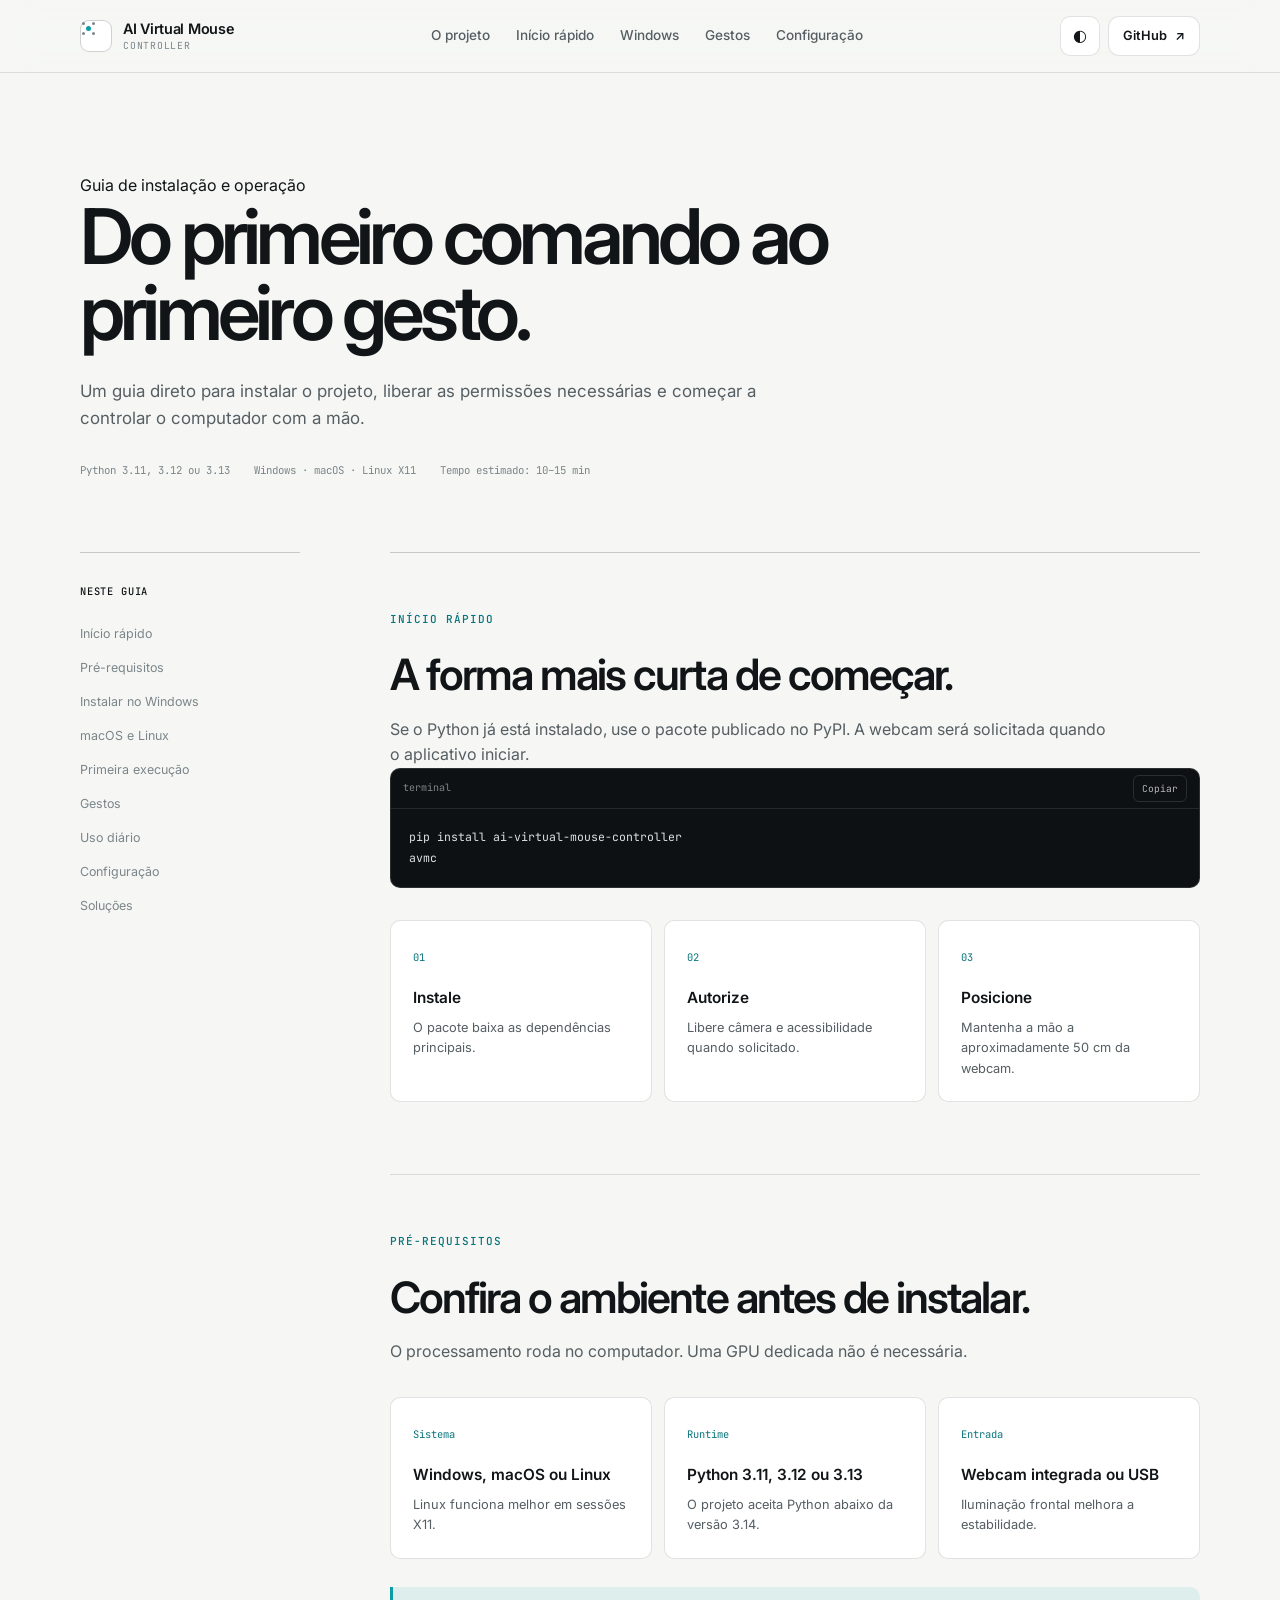
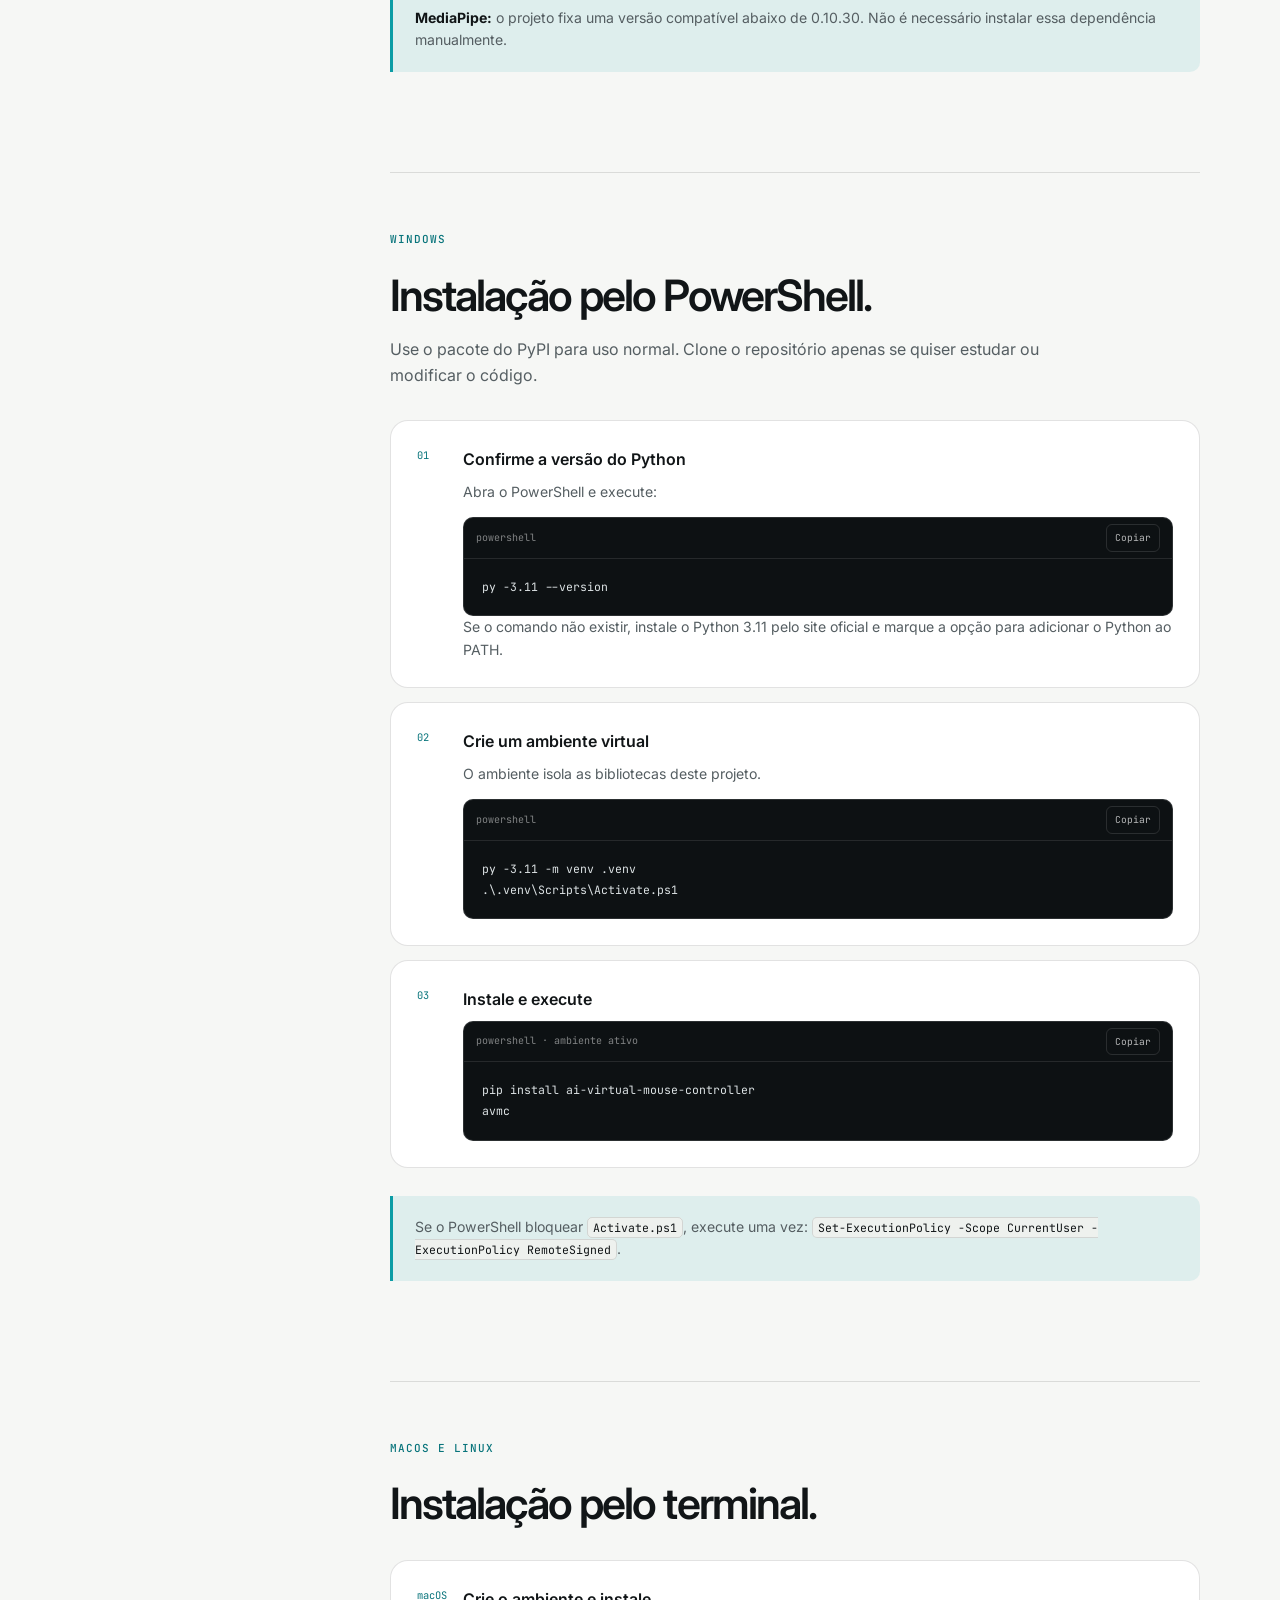
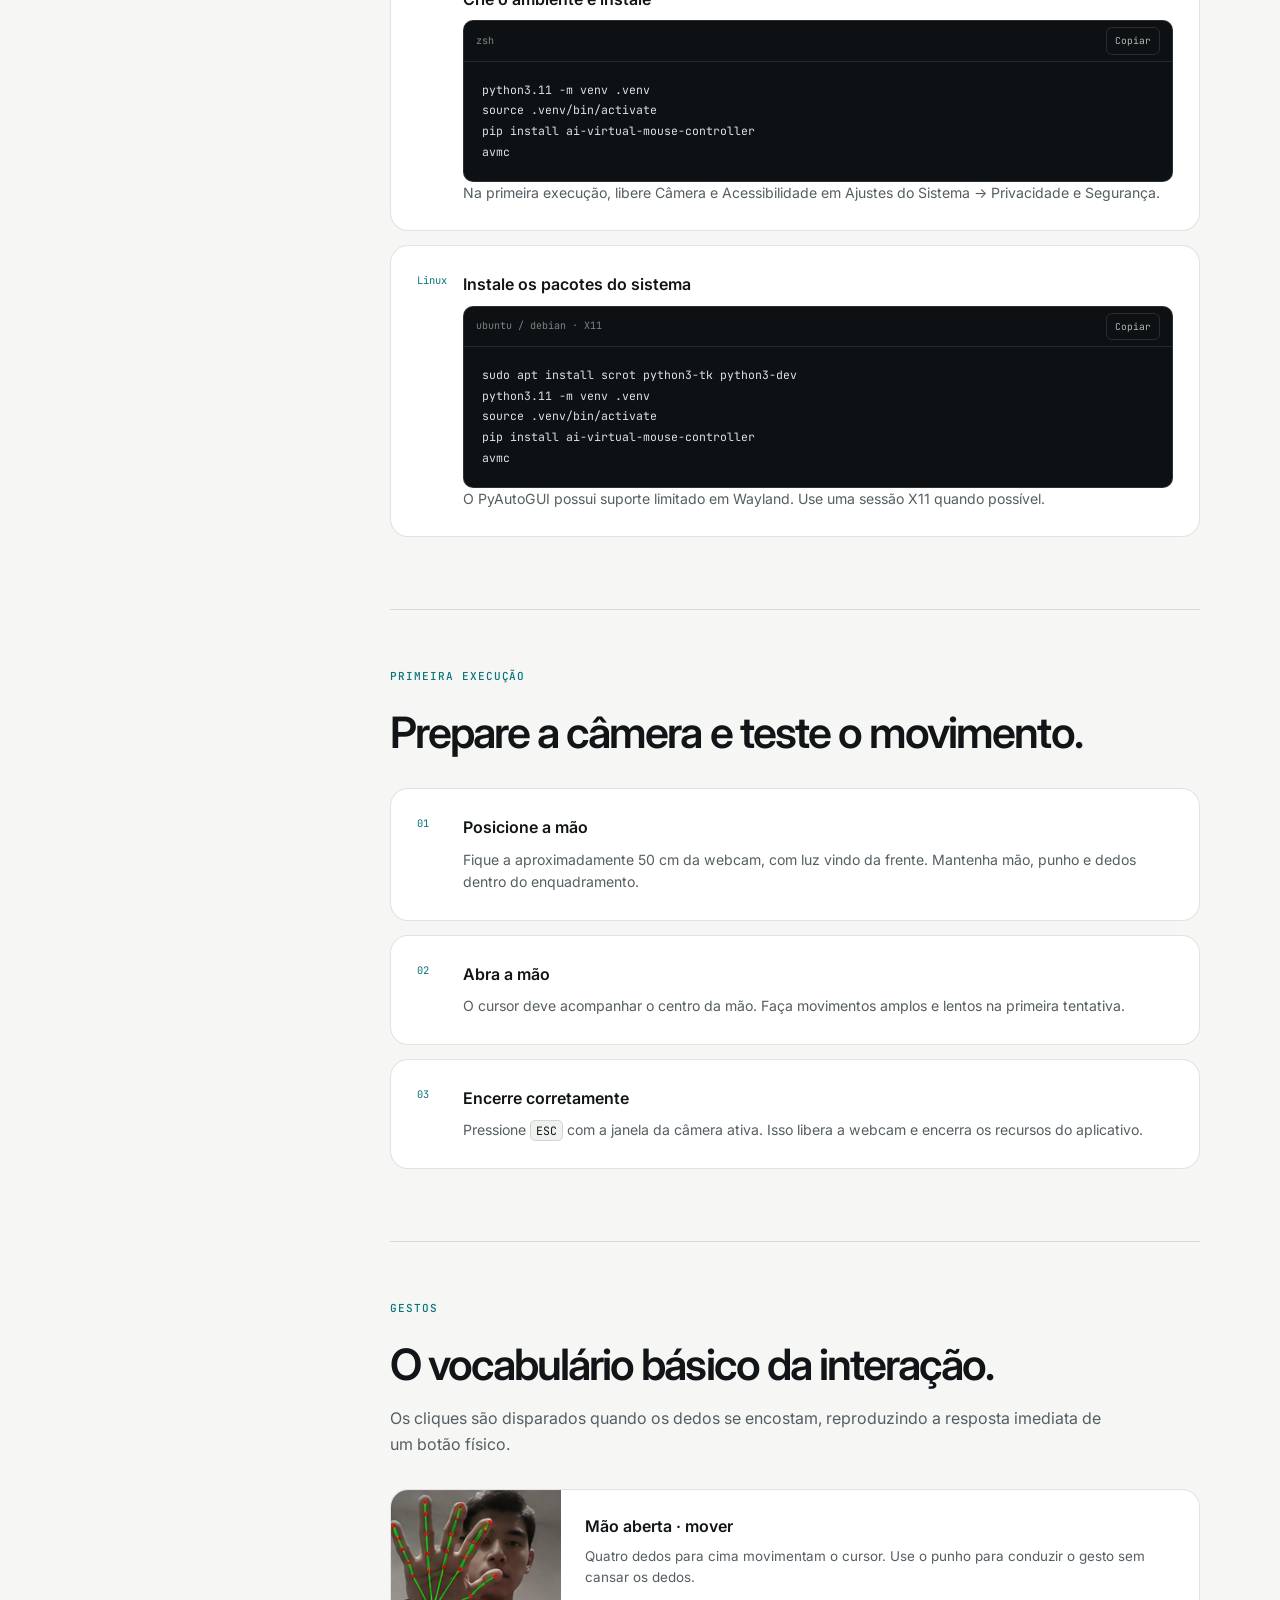
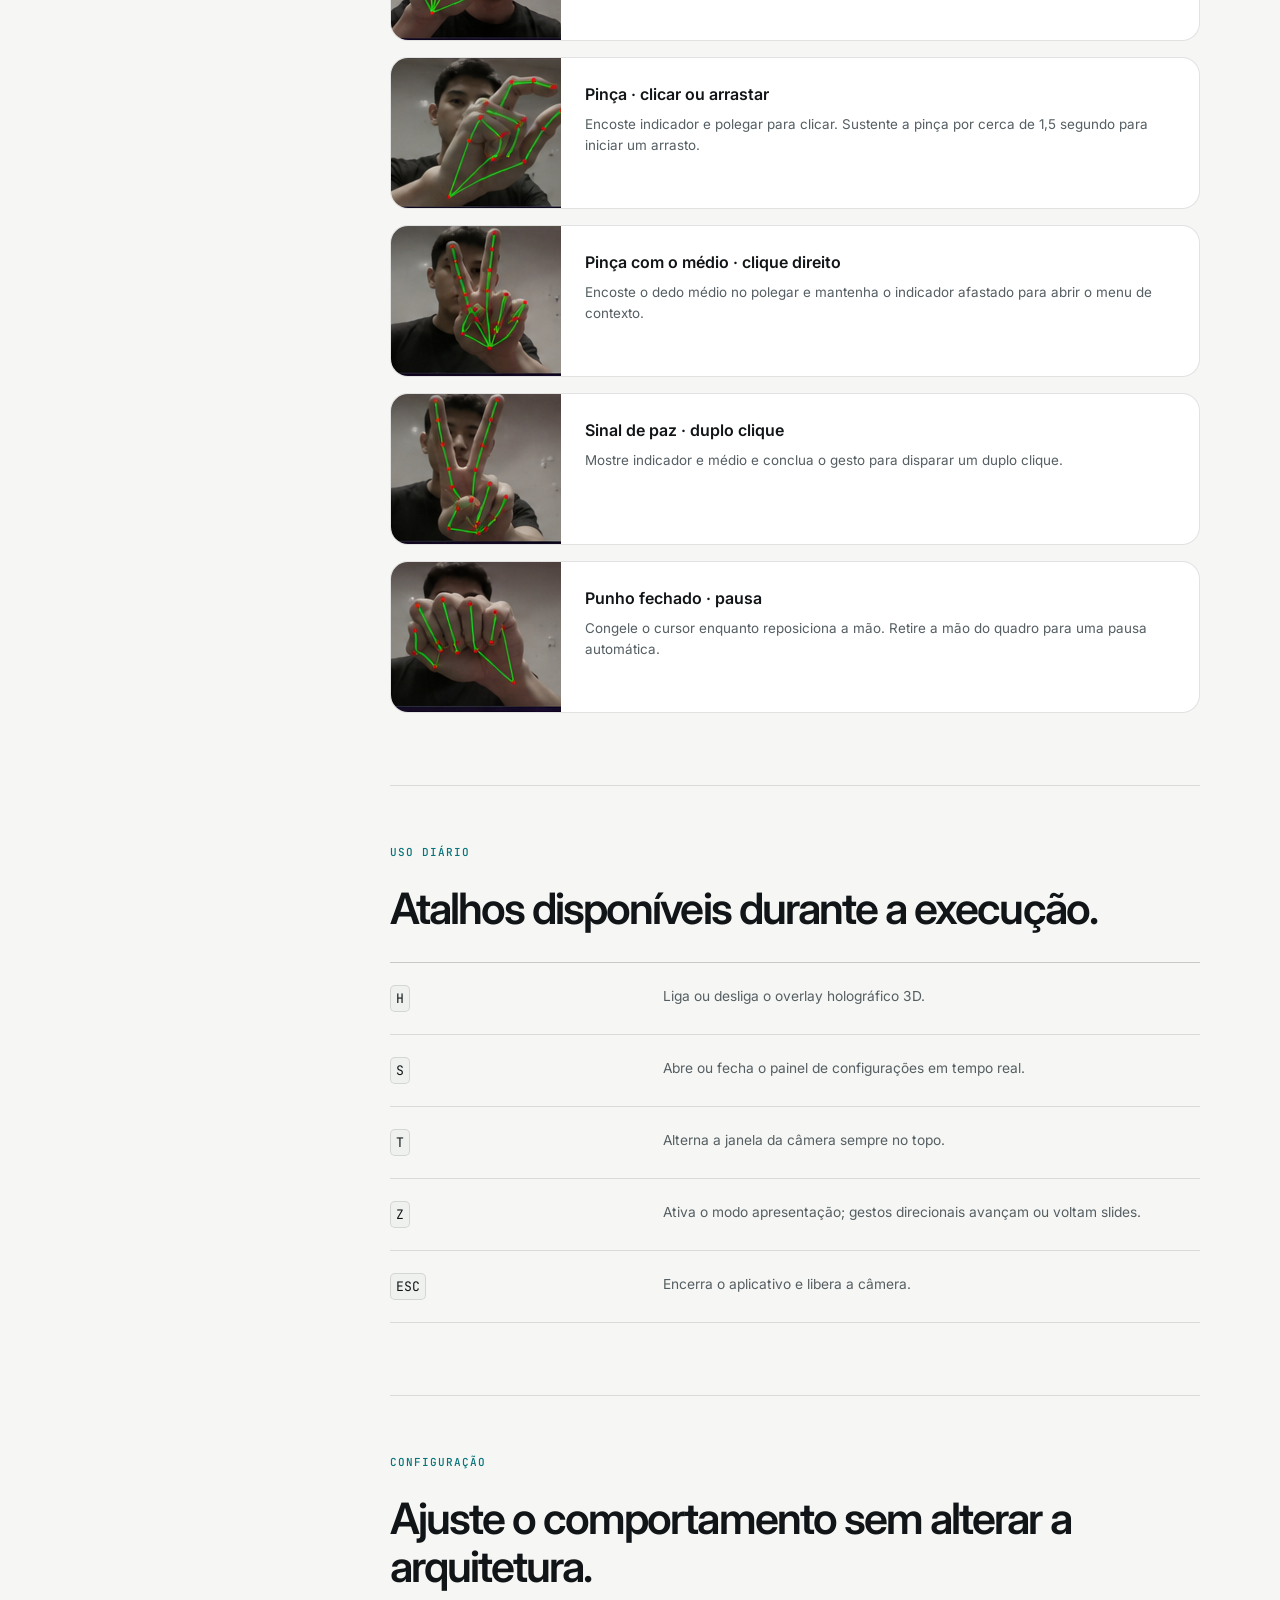
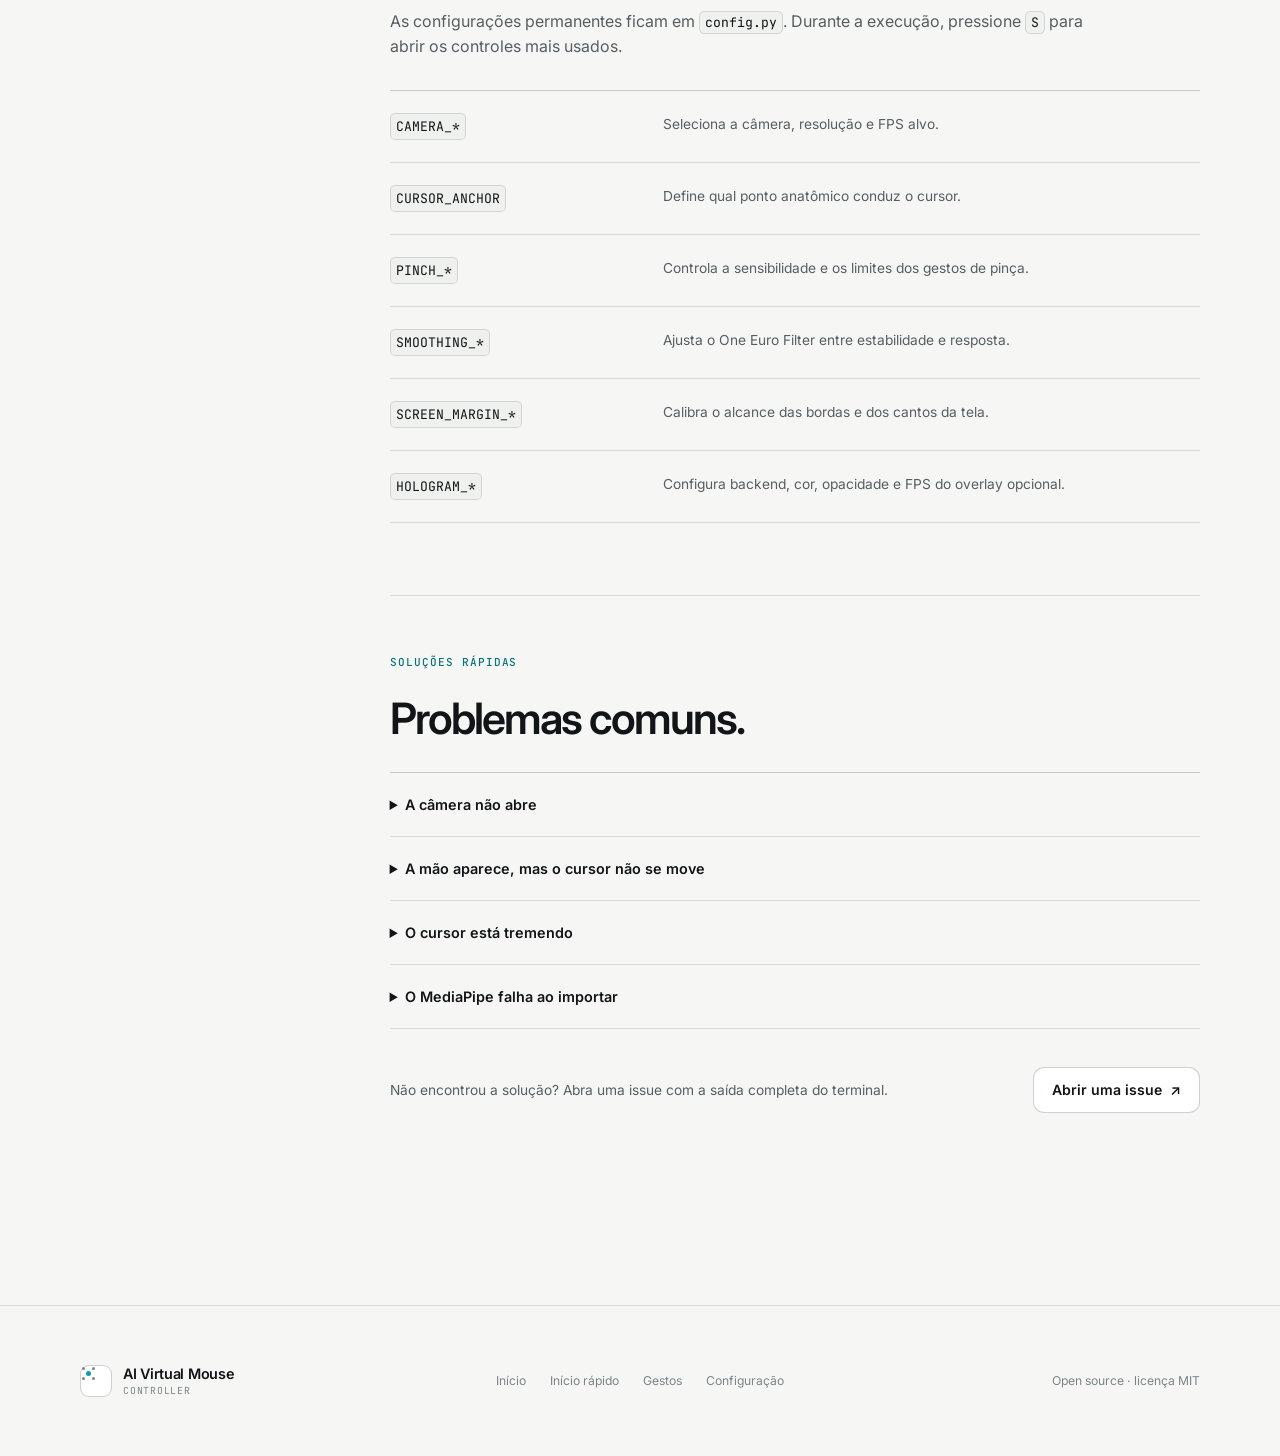
==== docs/usage.html @ 67ea9188 "fix(docs): corrige cache dos assets do site" ====
<!doctype html>
<html lang="pt-BR" data-theme="light">
<head>
  <meta charset="utf-8">
  <meta name="viewport" content="width=device-width, initial-scale=1">

  <title>Guia de uso — AI Virtual Mouse Controller</title>
  <meta
    name="description"
    content="Instale, configure e use o AI Virtual Mouse Controller no Windows, macOS ou Linux."
  >
  <meta name="theme-color" content="#f6f7f5">

  <link rel="preconnect" href="https://fonts.googleapis.com">
  <link rel="preconnect" href="https://fonts.gstatic.com" crossorigin>
  <link
    href="https://fonts.googleapis.com/css2?family=Inter:wght@400;500;600;700&family=JetBrains+Mono:wght@400;500&display=swap"
    rel="stylesheet"
  >
  <link rel="stylesheet" href="assets/css/style.css?v=20260728-layout-fix">
  <script>document.documentElement.classList.add("js");</script>
</head>

<body>
  <a class="skip-link" href="#guide-content">Ir para o guia</a>

  <header class="site-header">
    <div class="nav-shell">
      <a class="brand" href="index.html" aria-label="AI Virtual Mouse Controller — início">
        <span class="brand-symbol" aria-hidden="true">
          <i></i><i></i><i></i><i></i><i></i>
        </span>
        <span class="brand-copy">
          <strong>AI Virtual Mouse</strong>
          <small>Controller</small>
        </span>
      </a>

      <nav class="nav-links" aria-label="Navegação principal">
        <a href="index.html#overview">O projeto</a>
        <a href="#quickstart">Início rápido</a>
        <a href="#install-windows">Windows</a>
        <a href="#gestures-guide">Gestos</a>
        <a href="#configuration">Configuração</a>
      </nav>

      <div class="nav-actions">
        <button class="theme-toggle" type="button" aria-label="Ativar tema escuro">
          <span class="theme-icon" aria-hidden="true">◐</span>
        </button>
        <a
          class="button button-quiet nav-github"
          href="https://github.com/ognistie/ai-virtual-mouse-controller"
          target="_blank"
          rel="noopener"
        >
          GitHub <span aria-hidden="true">↗</span>
        </a>
        <button class="menu-toggle" type="button" aria-label="Abrir menu" aria-expanded="false">
          <span></span><span></span>
        </button>
      </div>
    </div>
  </header>

  <main id="guide-content">
    <section class="docs-hero">
      <div class="eyebrow">
        <span class="eyebrow-dot" aria-hidden="true"></span>
        Guia de instalação e operação
      </div>
      <h1>Do primeiro comando ao primeiro gesto.</h1>
      <p>
        Um guia direto para instalar o projeto, liberar as permissões necessárias
        e começar a controlar o computador com a mão.
      </p>
      <div class="docs-meta">
        <span>Python 3.11, 3.12 ou 3.13</span>
        <span>Windows · macOS · Linux X11</span>
        <span>Tempo estimado: 10–15 min</span>
      </div>
    </section>

    <div class="docs-layout">
      <aside class="docs-sidebar" aria-label="Índice do guia">
        <strong>Neste guia</strong>
        <nav>
          <a href="#quickstart">Início rápido</a>
          <a href="#requirements">Pré-requisitos</a>
          <a href="#install-windows">Instalar no Windows</a>
          <a href="#install-unix">macOS e Linux</a>
          <a href="#first-run">Primeira execução</a>
          <a href="#gestures-guide">Gestos</a>
          <a href="#daily-use">Uso diário</a>
          <a href="#configuration">Configuração</a>
          <a href="#troubleshooting">Soluções</a>
        </nav>
      </aside>

      <div class="docs-content">
        <section class="docs-section" id="quickstart">
          <div class="section-label">Início rápido</div>
          <h2>A forma mais curta de começar.</h2>
          <p class="docs-lede">
            Se o Python já está instalado, use o pacote publicado no PyPI. A webcam
            será solicitada quando o aplicativo iniciar.
          </p>

          <div class="code-block">
            <div class="code-head">
              <span>terminal</span>
              <button type="button" data-copy-target="quick-command">Copiar</button>
            </div>
            <pre id="quick-command"><code>pip install ai-virtual-mouse-controller
avmc</code></pre>
          </div>

          <div class="quick-grid">
            <article class="quick-card">
              <span>01</span>
              <h3>Instale</h3>
              <p>O pacote baixa as dependências principais.</p>
            </article>
            <article class="quick-card">
              <span>02</span>
              <h3>Autorize</h3>
              <p>Libere câmera e acessibilidade quando solicitado.</p>
            </article>
            <article class="quick-card">
              <span>03</span>
              <h3>Posicione</h3>
              <p>Mantenha a mão a aproximadamente 50 cm da webcam.</p>
            </article>
          </div>
        </section>

        <section class="docs-section" id="requirements">
          <div class="section-label">Pré-requisitos</div>
          <h2>Confira o ambiente antes de instalar.</h2>
          <p class="docs-lede">
            O processamento roda no computador. Uma GPU dedicada não é necessária.
          </p>

          <div class="requirements-grid">
            <article class="requirement-card">
              <span>Sistema</span>
              <h3>Windows, macOS ou Linux</h3>
              <p>Linux funciona melhor em sessões X11.</p>
            </article>
            <article class="requirement-card">
              <span>Runtime</span>
              <h3>Python 3.11, 3.12 ou 3.13</h3>
              <p>O projeto aceita Python abaixo da versão 3.14.</p>
            </article>
            <article class="requirement-card">
              <span>Entrada</span>
              <h3>Webcam integrada ou USB</h3>
              <p>Iluminação frontal melhora a estabilidade.</p>
            </article>
          </div>

          <div class="doc-callout">
            <strong>MediaPipe:</strong> o projeto fixa uma versão compatível abaixo
            de 0.10.30. Não é necessário instalar essa dependência manualmente.
          </div>
        </section>

        <section class="docs-section" id="install-windows">
          <div class="section-label">Windows</div>
          <h2>Instalação pelo PowerShell.</h2>
          <p class="docs-lede">
            Use o pacote do PyPI para uso normal. Clone o repositório apenas se quiser
            estudar ou modificar o código.
          </p>

          <div class="steps">
            <article class="step">
              <span class="step-number">01</span>
              <div class="step-body">
                <h3>Confirme a versão do Python</h3>
                <p>Abra o PowerShell e execute:</p>
                <div class="code-block">
                  <div class="code-head">
                    <span>powershell</span>
                    <button type="button" data-copy-target="windows-python">Copiar</button>
                  </div>
                  <pre id="windows-python"><code>py -3.11 --version</code></pre>
                </div>
                <p>Se o comando não existir, instale o Python 3.11 pelo site oficial e marque a opção para adicionar o Python ao PATH.</p>
              </div>
            </article>

            <article class="step">
              <span class="step-number">02</span>
              <div class="step-body">
                <h3>Crie um ambiente virtual</h3>
                <p>O ambiente isola as bibliotecas deste projeto.</p>
                <div class="code-block">
                  <div class="code-head">
                    <span>powershell</span>
                    <button type="button" data-copy-target="windows-venv">Copiar</button>
                  </div>
                  <pre id="windows-venv"><code>py -3.11 -m venv .venv
.\.venv\Scripts\Activate.ps1</code></pre>
                </div>
              </div>
            </article>

            <article class="step">
              <span class="step-number">03</span>
              <div class="step-body">
                <h3>Instale e execute</h3>
                <div class="code-block">
                  <div class="code-head">
                    <span>powershell · ambiente ativo</span>
                    <button type="button" data-copy-target="windows-install">Copiar</button>
                  </div>
                  <pre id="windows-install"><code>pip install ai-virtual-mouse-controller
avmc</code></pre>
                </div>
              </div>
            </article>
          </div>

          <div class="doc-callout">
            Se o PowerShell bloquear <code>Activate.ps1</code>, execute uma vez:
            <code>Set-ExecutionPolicy -Scope CurrentUser -ExecutionPolicy RemoteSigned</code>.
          </div>
        </section>

        <section class="docs-section" id="install-unix">
          <div class="section-label">macOS e Linux</div>
          <h2>Instalação pelo terminal.</h2>

          <div class="steps">
            <article class="step">
              <span class="step-number">macOS</span>
              <div class="step-body">
                <h3>Crie o ambiente e instale</h3>
                <div class="code-block">
                  <div class="code-head">
                    <span>zsh</span>
                    <button type="button" data-copy-target="mac-install">Copiar</button>
                  </div>
                  <pre id="mac-install"><code>python3.11 -m venv .venv
source .venv/bin/activate
pip install ai-virtual-mouse-controller
avmc</code></pre>
                </div>
                <p>Na primeira execução, libere Câmera e Acessibilidade em Ajustes do Sistema → Privacidade e Segurança.</p>
              </div>
            </article>

            <article class="step">
              <span class="step-number">Linux</span>
              <div class="step-body">
                <h3>Instale os pacotes do sistema</h3>
                <div class="code-block">
                  <div class="code-head">
                    <span>ubuntu / debian · X11</span>
                    <button type="button" data-copy-target="linux-install">Copiar</button>
                  </div>
                  <pre id="linux-install"><code>sudo apt install scrot python3-tk python3-dev
python3.11 -m venv .venv
source .venv/bin/activate
pip install ai-virtual-mouse-controller
avmc</code></pre>
                </div>
                <p>O PyAutoGUI possui suporte limitado em Wayland. Use uma sessão X11 quando possível.</p>
              </div>
            </article>
          </div>
        </section>

        <section class="docs-section" id="first-run">
          <div class="section-label">Primeira execução</div>
          <h2>Prepare a câmera e teste o movimento.</h2>

          <div class="steps">
            <article class="step">
              <span class="step-number">01</span>
              <div class="step-body">
                <h3>Posicione a mão</h3>
                <p>Fique a aproximadamente 50 cm da webcam, com luz vindo da frente. Mantenha mão, punho e dedos dentro do enquadramento.</p>
              </div>
            </article>
            <article class="step">
              <span class="step-number">02</span>
              <div class="step-body">
                <h3>Abra a mão</h3>
                <p>O cursor deve acompanhar o centro da mão. Faça movimentos amplos e lentos na primeira tentativa.</p>
              </div>
            </article>
            <article class="step">
              <span class="step-number">03</span>
              <div class="step-body">
                <h3>Encerre corretamente</h3>
                <p>Pressione <code>ESC</code> com a janela da câmera ativa. Isso libera a webcam e encerra os recursos do aplicativo.</p>
              </div>
            </article>
          </div>
        </section>

        <section class="docs-section" id="gestures-guide">
          <div class="section-label">Gestos</div>
          <h2>O vocabulário básico da interação.</h2>
          <p class="docs-lede">
            Os cliques são disparados quando os dedos se encostam, reproduzindo a
            resposta imediata de um botão físico.
          </p>

          <div class="gesture-guide">
            <article class="gesture-row">
              <img
                src="assets/img/gesture_move_real.png"
                alt="Mão aberta para mover o cursor"
                loading="lazy"
                width="640"
                height="360"
              >
              <div>
                <h3>Mão aberta · mover</h3>
                <p>Quatro dedos para cima movimentam o cursor. Use o punho para conduzir o gesto sem cansar os dedos.</p>
              </div>
            </article>
            <article class="gesture-row">
              <img
                src="assets/img/gesture_left_click_real.png"
                alt="Pinça entre indicador e polegar para clicar"
                loading="lazy"
                width="640"
                height="360"
              >
              <div>
                <h3>Pinça · clicar ou arrastar</h3>
                <p>Encoste indicador e polegar para clicar. Sustente a pinça por cerca de 1,5 segundo para iniciar um arrasto.</p>
              </div>
            </article>
            <article class="gesture-row">
              <img
                src="assets/img/gesture_right_click_real.png"
                alt="Pinça entre dedo médio e polegar para clique direito"
                loading="lazy"
                width="640"
                height="360"
              >
              <div>
                <h3>Pinça com o médio · clique direito</h3>
                <p>Encoste o dedo médio no polegar e mantenha o indicador afastado para abrir o menu de contexto.</p>
              </div>
            </article>
            <article class="gesture-row">
              <img
                src="assets/img/gesture_double_click_real.png"
                alt="Sinal de paz para duplo clique"
                loading="lazy"
                width="640"
                height="360"
              >
              <div>
                <h3>Sinal de paz · duplo clique</h3>
                <p>Mostre indicador e médio e conclua o gesto para disparar um duplo clique.</p>
              </div>
            </article>
            <article class="gesture-row">
              <img
                src="assets/img/gesture_pause_real.png"
                alt="Punho fechado para pausar o cursor"
                loading="lazy"
                width="640"
                height="360"
              >
              <div>
                <h3>Punho fechado · pausa</h3>
                <p>Congele o cursor enquanto reposiciona a mão. Retire a mão do quadro para uma pausa automática.</p>
              </div>
            </article>
          </div>
        </section>

        <section class="docs-section" id="daily-use">
          <div class="section-label">Uso diário</div>
          <h2>Atalhos disponíveis durante a execução.</h2>

          <div class="config-list">
            <div class="config-item">
              <code>H</code>
              <p>Liga ou desliga o overlay holográfico 3D.</p>
            </div>
            <div class="config-item">
              <code>S</code>
              <p>Abre ou fecha o painel de configurações em tempo real.</p>
            </div>
            <div class="config-item">
              <code>T</code>
              <p>Alterna a janela da câmera sempre no topo.</p>
            </div>
            <div class="config-item">
              <code>Z</code>
              <p>Ativa o modo apresentação; gestos direcionais avançam ou voltam slides.</p>
            </div>
            <div class="config-item">
              <code>ESC</code>
              <p>Encerra o aplicativo e libera a câmera.</p>
            </div>
          </div>
        </section>

        <section class="docs-section" id="configuration">
          <div class="section-label">Configuração</div>
          <h2>Ajuste o comportamento sem alterar a arquitetura.</h2>
          <p class="docs-lede">
            As configurações permanentes ficam em <code>config.py</code>. Durante a
            execução, pressione <code>S</code> para abrir os controles mais usados.
          </p>

          <div class="config-list">
            <div class="config-item">
              <code>CAMERA_*</code>
              <p>Seleciona a câmera, resolução e FPS alvo.</p>
            </div>
            <div class="config-item">
              <code>CURSOR_ANCHOR</code>
              <p>Define qual ponto anatômico conduz o cursor.</p>
            </div>
            <div class="config-item">
              <code>PINCH_*</code>
              <p>Controla a sensibilidade e os limites dos gestos de pinça.</p>
            </div>
            <div class="config-item">
              <code>SMOOTHING_*</code>
              <p>Ajusta o One Euro Filter entre estabilidade e resposta.</p>
            </div>
            <div class="config-item">
              <code>SCREEN_MARGIN_*</code>
              <p>Calibra o alcance das bordas e dos cantos da tela.</p>
            </div>
            <div class="config-item">
              <code>HOLOGRAM_*</code>
              <p>Configura backend, cor, opacidade e FPS do overlay opcional.</p>
            </div>
          </div>
        </section>

        <section class="docs-section" id="troubleshooting">
          <div class="section-label">Soluções rápidas</div>
          <h2>Problemas comuns.</h2>

          <div class="troubleshooting">
            <details>
              <summary>A câmera não abre</summary>
              <div>
                <p>Feche aplicativos que estejam usando a webcam e confira as permissões de câmera do sistema.</p>
                <p>Se houver mais de uma câmera, altere o índice em <code>CAMERA_INDEX</code>.</p>
              </div>
            </details>
            <details>
              <summary>A mão aparece, mas o cursor não se move</summary>
              <div>
                <p>No macOS, libere Acessibilidade para o terminal ou aplicativo usado. Em Linux, confirme que a sessão é X11.</p>
              </div>
            </details>
            <details>
              <summary>O cursor está tremendo</summary>
              <div>
                <p>Melhore a iluminação, afaste um pouco a mão e selecione o perfil <em>stable</em> ou <em>smooth</em> no painel aberto pela tecla <code>S</code>.</p>
              </div>
            </details>
            <details>
              <summary>O MediaPipe falha ao importar</summary>
              <div>
                <p>Confirme que o ambiente virtual está ativo e reinstale as versões declaradas pelo projeto:</p>
                <div class="code-block">
                  <div class="code-head">
                    <span>terminal</span>
                    <button type="button" data-copy-target="repair-deps">Copiar</button>
                  </div>
                  <pre id="repair-deps"><code>pip install --force-reinstall "mediapipe>=0.10.18,<0.10.30"</code></pre>
                </div>
              </div>
            </details>
          </div>

          <div class="docs-next">
            <p>Não encontrou a solução? Abra uma issue com a saída completa do terminal.</p>
            <a
              class="button button-secondary"
              href="https://github.com/ognistie/ai-virtual-mouse-controller/issues"
              target="_blank"
              rel="noopener"
            >
              Abrir uma issue <span aria-hidden="true">↗</span>
            </a>
          </div>
        </section>
      </div>
    </div>
  </main>

  <footer class="site-footer">
    <div class="footer-grid">
      <a class="brand" href="index.html" aria-label="Voltar à página inicial">
        <span class="brand-symbol" aria-hidden="true">
          <i></i><i></i><i></i><i></i><i></i>
        </span>
        <span class="brand-copy">
          <strong>AI Virtual Mouse</strong>
          <small>Controller</small>
        </span>
      </a>
      <div class="footer-links">
        <a href="index.html">Início</a>
        <a href="#quickstart">Início rápido</a>
        <a href="#gestures-guide">Gestos</a>
        <a href="#configuration">Configuração</a>
      </div>
      <p>Open source · licença MIT</p>
    </div>
  </footer>

  <script src="assets/js/main.js?v=20260728-layout-fix" defer></script>
</body>
</html>
---- docs/assets/css/style.css ----
:root {
  color-scheme: light;
  --bg: #f6f7f5;
  --surface: #ffffff;
  --surface-soft: #eef1ee;
  --surface-strong: #171b1d;
  --text: #111517;
  --text-soft: #555e62;
  --text-faint: #7b8589;
  --line: rgba(17, 21, 23, 0.12);
  --line-strong: rgba(17, 21, 23, 0.2);
  --accent: #0b9ca5;
  --accent-strong: #08747b;
  --accent-soft: rgba(11, 156, 165, 0.1);
  --success: #17865b;
  --shadow-sm: 0 10px 32px rgba(16, 24, 28, 0.07);
  --shadow-lg: 0 26px 70px rgba(16, 24, 28, 0.12);
  --radius-sm: 10px;
  --radius: 18px;
  --radius-lg: 28px;
  --content: 1120px;
  --font: "Inter", -apple-system, BlinkMacSystemFont, "Segoe UI", sans-serif;
  --mono: "JetBrains Mono", "SFMono-Regular", Consolas, monospace;
}

[data-theme="dark"] {
  color-scheme: dark;
  --bg: #101315;
  --surface: #171b1d;
  --surface-soft: #1d2326;
  --surface-strong: #080a0b;
  --text: #f4f7f7;
  --text-soft: #b0b9bc;
  --text-faint: #858f93;
  --line: rgba(255, 255, 255, 0.11);
  --line-strong: rgba(255, 255, 255, 0.2);
  --accent: #36c5cc;
  --accent-strong: #70dce1;
  --accent-soft: rgba(54, 197, 204, 0.12);
  --success: #50c58d;
  --shadow-sm: 0 12px 36px rgba(0, 0, 0, 0.22);
  --shadow-lg: 0 30px 80px rgba(0, 0, 0, 0.34);
}

*,
*::before,
*::after {
  box-sizing: border-box;
}

html {
  scroll-behavior: smooth;
  scroll-padding-top: 88px;
}

body {
  margin: 0;
  min-width: 320px;
  overflow-x: hidden;
  background: var(--bg);
  color: var(--text);
  font-family: var(--font);
  font-size: 16px;
  line-height: 1.6;
  text-rendering: optimizeLegibility;
  -webkit-font-smoothing: antialiased;
}

body.menu-open {
  overflow: hidden;
}

img,
video,
canvas {
  display: block;
  max-width: 100%;
}

button,
input {
  font: inherit;
}

button,
a {
  -webkit-tap-highlight-color: transparent;
}

a {
  color: inherit;
  text-decoration: none;
}

p,
h1,
h2,
h3,
figure,
ul,
ol,
pre {
  margin: 0;
}

ul,
ol {
  padding: 0;
}

::selection {
  background: var(--accent);
  color: #ffffff;
}

:focus-visible {
  outline: 3px solid color-mix(in srgb, var(--accent) 60%, transparent);
  outline-offset: 3px;
}

.skip-link {
  position: fixed;
  top: 10px;
  left: 10px;
  z-index: 200;
  padding: 10px 14px;
  border-radius: 8px;
  background: var(--text);
  color: var(--bg);
  transform: translateY(-150%);
}

.skip-link:focus {
  transform: translateY(0);
}

.site-header {
  position: sticky;
  top: 0;
  z-index: 100;
  border-bottom: 1px solid var(--line);
  background: color-mix(in srgb, var(--bg) 88%, transparent);
  backdrop-filter: blur(18px);
  -webkit-backdrop-filter: blur(18px);
}

.nav-shell {
  display: grid;
  grid-template-columns: auto 1fr auto;
  align-items: center;
  gap: 36px;
  width: min(100%, calc(var(--content) + 48px));
  min-height: 72px;
  margin: 0 auto;
  padding: 0 24px;
}

.brand {
  display: inline-flex;
  align-items: center;
  gap: 11px;
  width: max-content;
}

.brand-symbol {
  position: relative;
  display: grid;
  grid-template-columns: repeat(3, 5px);
  grid-template-rows: repeat(3, 5px);
  place-items: center;
  width: 32px;
  height: 32px;
  border: 1px solid var(--line-strong);
  border-radius: 9px;
  background: var(--surface);
}

.brand-symbol i {
  width: 3px;
  height: 3px;
  border-radius: 50%;
  background: var(--text-faint);
}

.brand-symbol i:nth-child(1) {
  grid-area: 1 / 1;
}

.brand-symbol i:nth-child(2) {
  grid-area: 1 / 3;
}

.brand-symbol i:nth-child(3) {
  grid-area: 2 / 2;
  width: 5px;
  height: 5px;
  background: var(--accent);
}

.brand-symbol i:nth-child(4) {
  grid-area: 3 / 1;
}

.brand-symbol i:nth-child(5) {
  grid-area: 3 / 3;
}

.brand-copy {
  display: grid;
  line-height: 1.15;
}

.brand-copy strong {
  font-size: 0.9rem;
  font-weight: 600;
  letter-spacing: -0.02em;
}

.brand-copy small {
  margin-top: 3px;
  color: var(--text-faint);
  font-family: var(--mono);
  font-size: 0.61rem;
  letter-spacing: 0.08em;
  text-transform: uppercase;
}

.nav-links {
  display: flex;
  align-items: center;
  justify-content: center;
  gap: 26px;
}

.nav-links a {
  position: relative;
  color: var(--text-soft);
  font-size: 0.85rem;
  font-weight: 500;
  transition: color 160ms ease;
}

.nav-links a::after {
  position: absolute;
  right: 0;
  bottom: -9px;
  left: 0;
  height: 1px;
  background: var(--accent);
  content: "";
  opacity: 0;
  transform: scaleX(0.5);
  transition: opacity 160ms ease, transform 160ms ease;
}

.nav-links a:hover,
.nav-links a.active {
  color: var(--text);
}

.nav-links a:hover::after,
.nav-links a.active::after {
  opacity: 1;
  transform: scaleX(1);
}

.nav-actions {
  display: flex;
  align-items: center;
  gap: 8px;
}

.theme-toggle,
.menu-toggle {
  display: inline-grid;
  place-items: center;
  width: 40px;
  height: 40px;
  padding: 0;
  border: 1px solid var(--line);
  border-radius: 10px;
  background: var(--surface);
  color: var(--text);
  cursor: pointer;
  transition: border-color 160ms ease, background 160ms ease;
}

.theme-toggle:hover,
.menu-toggle:hover {
  border-color: var(--line-strong);
  background: var(--surface-soft);
}

.theme-icon {
  font-size: 1rem;
}

.menu-toggle {
  display: none;
  align-content: center;
  gap: 5px;
}

.menu-toggle span {
  display: block;
  width: 17px;
  height: 1.5px;
  border-radius: 2px;
  background: currentColor;
  transition: transform 180ms ease;
}

.menu-toggle[aria-expanded="true"] span:first-child {
  transform: translateY(3.25px) rotate(45deg);
}

.menu-toggle[aria-expanded="true"] span:last-child {
  transform: translateY(-3.25px) rotate(-45deg);
}

.button {
  display: inline-flex;
  min-height: 46px;
  align-items: center;
  justify-content: center;
  gap: 8px;
  padding: 0 18px;
  border: 1px solid transparent;
  border-radius: 11px;
  font-size: 0.88rem;
  font-weight: 600;
  transition: transform 160ms ease, background 160ms ease, border-color 160ms ease;
}

.button:hover {
  transform: translateY(-1px);
}

.button-primary {
  background: var(--text);
  color: var(--bg);
}

.button-primary:hover {
  background: color-mix(in srgb, var(--text) 88%, var(--accent));
}

.button-secondary {
  border-color: var(--line-strong);
  background: var(--surface);
  color: var(--text);
}

.button-secondary:hover,
.button-quiet:hover {
  background: var(--surface-soft);
}

.button-quiet {
  min-height: 40px;
  padding: 0 14px;
  border-color: var(--line);
  background: var(--surface);
  font-size: 0.8rem;
}

.hero {
  display: grid;
  grid-template-columns: minmax(340px, 0.84fr) minmax(500px, 1.16fr);
  align-items: center;
  gap: clamp(42px, 5vw, 68px);
  width: min(100%, calc(var(--content) + 48px));
  min-height: min(820px, calc(100vh - 72px));
  margin: 0 auto;
  padding: 84px 24px 92px;
}

.section-label {
  color: var(--accent-strong);
  font-family: var(--mono);
  font-size: 0.69rem;
  font-weight: 500;
  letter-spacing: 0.09em;
  text-transform: uppercase;
}

.hero h1 {
  max-width: 560px;
  font-size: clamp(2.8rem, 4.8vw, 4.6rem);
  font-weight: 600;
  letter-spacing: -0.062em;
  line-height: 1;
}

.hero-lede {
  max-width: 520px;
  margin-top: 26px;
  color: var(--text-soft);
  font-size: clamp(1rem, 1.45vw, 1.12rem);
  line-height: 1.7;
}

.hero-actions {
  display: flex;
  flex-wrap: wrap;
  gap: 12px;
  margin-top: 34px;
}

.tracking-panel {
  position: relative;
  justify-self: end;
  width: min(100%, 570px);
  min-width: 0;
  overflow: hidden;
  border: 1px solid rgba(88, 214, 222, 0.24);
  border-radius: var(--radius-lg);
  background:
    radial-gradient(circle at 50% 52%, rgba(28, 182, 194, 0.11), transparent 38%),
    linear-gradient(145deg, #11191c, #0b1012 62%);
  box-shadow: 0 32px 90px rgba(7, 20, 24, 0.2);
  color: #eaf6f7;
}

.tracking-panel::before {
  position: absolute;
  inset: 0;
  opacity: 0.45;
  background-image:
    linear-gradient(rgba(73, 193, 201, 0.045) 1px, transparent 1px),
    linear-gradient(90deg, rgba(73, 193, 201, 0.045) 1px, transparent 1px);
  background-size: 32px 32px;
  content: "";
  pointer-events: none;
}

.tracking-toolbar,
.tracking-footer {
  position: relative;
  z-index: 2;
  display: flex;
  align-items: center;
  justify-content: space-between;
  gap: 18px;
  font-family: var(--mono);
  font-size: 0.58rem;
  letter-spacing: 0.07em;
  text-transform: uppercase;
}

.tracking-toolbar {
  min-height: 48px;
  padding: 0 18px;
  border-bottom: 1px solid rgba(126, 227, 232, 0.13);
  color: rgba(226, 244, 245, 0.52);
}

.tracking-status {
  display: inline-flex;
  align-items: center;
  gap: 7px;
  color: #84ded0;
}

.tracking-status i {
  width: 6px;
  height: 6px;
  border-radius: 50%;
  background: currentColor;
  box-shadow: 0 0 12px currentColor;
}

.tracking-layout {
  position: relative;
  z-index: 1;
  display: grid;
  grid-template-columns: 126px minmax(190px, 1fr) 136px;
  align-items: center;
  gap: 12px;
  min-height: 374px;
  padding: 18px;
}

.tracking-gesture-list {
  display: grid;
  gap: 5px;
}

.tracking-gesture-list button {
  display: grid;
  grid-template-columns: 20px minmax(0, 1fr);
  gap: 0 7px;
  min-width: 0;
  padding: 8px 9px;
  border: 1px solid transparent;
  border-radius: 8px;
  background: transparent;
  color: rgba(226, 244, 245, 0.5);
  text-align: left;
  cursor: pointer;
  transition: border-color 160ms ease, background 160ms ease, color 160ms ease;
}

.tracking-gesture-list button:hover,
.tracking-gesture-list button[aria-pressed="true"] {
  border-color: rgba(92, 215, 223, 0.22);
  background: rgba(39, 174, 184, 0.09);
  color: #e8f8f9;
}

.tracking-gesture-list button:focus-visible {
  outline-color: #63dce3;
}

.tracking-gesture-list span {
  grid-row: 1 / span 2;
  color: rgba(109, 215, 221, 0.55);
  font-family: var(--mono);
  font-size: 0.5rem;
}

.tracking-gesture-list strong {
  overflow: hidden;
  font-size: 0.66rem;
  font-weight: 600;
  text-overflow: ellipsis;
}

.tracking-gesture-list small {
  overflow: hidden;
  color: rgba(226, 244, 245, 0.37);
  font-size: 0.52rem;
  text-overflow: ellipsis;
  white-space: nowrap;
}

.tracking-module {
  display: grid;
  gap: 7px;
  min-width: 0;
  padding: 15px;
  border: 1px solid rgba(104, 213, 220, 0.17);
  border-radius: 11px;
  background: rgba(8, 17, 20, 0.72);
}

.tracking-module > span,
.tracking-hand small {
  color: rgba(139, 219, 224, 0.58);
  font-family: var(--mono);
  font-size: 0.56rem;
  letter-spacing: 0.07em;
  text-transform: uppercase;
}

.tracking-module strong {
  overflow: hidden;
  color: #e8f8f9;
  font-size: 0.76rem;
  font-weight: 600;
  letter-spacing: -0.01em;
  text-overflow: ellipsis;
}

.tracking-module small {
  color: rgba(222, 241, 242, 0.45);
  font-size: 0.62rem;
  line-height: 1.45;
}

.tracking-primary {
  border-color: rgba(81, 214, 223, 0.34);
  background: rgba(16, 72, 77, 0.28);
}

.tracking-primary strong {
  color: #75e4ea;
}

.tracking-output {
  display: grid;
  align-content: center;
  gap: 8px;
}

.tracking-flow {
  color: rgba(105, 216, 223, 0.55);
  font-family: var(--mono);
  font-size: 0.7rem;
  text-align: center;
}

.tracking-response {
  display: flex;
  align-items: center;
  justify-content: center;
  gap: 4px;
  height: 18px;
  margin-top: 4px;
}

.tracking-response span {
  width: 2px;
  height: 5px;
  border-radius: 2px;
  background: rgba(85, 220, 228, 0.62);
  animation: tracking-signal 1.1s ease-in-out infinite alternate;
}

.tracking-response span:nth-child(2),
.tracking-response span:nth-child(4) {
  animation-delay: 160ms;
}

.tracking-response span:nth-child(3) {
  animation-delay: 320ms;
}

.tracking-hand {
  position: relative;
  display: grid;
  place-items: center;
  min-width: 0;
  aspect-ratio: 1;
}

.tracking-hand::before,
.tracking-hand::after {
  position: absolute;
  border: 1px solid rgba(71, 201, 210, 0.13);
  border-radius: 50%;
  content: "";
}

.tracking-hand::before {
  inset: 13%;
}

.tracking-hand::after {
  inset: 28%;
}

.tracking-hand canvas {
  position: relative;
  z-index: 2;
  width: 100%;
  height: 100%;
}

.tracking-hand small {
  position: absolute;
  bottom: 0;
  z-index: 3;
}

.tracking-axis {
  position: absolute;
  z-index: 1;
  display: block;
  background: rgba(71, 201, 210, 0.11);
}

.tracking-axis-x {
  top: 50%;
  right: 4%;
  left: 4%;
  height: 1px;
}

.tracking-axis-y {
  top: 4%;
  bottom: 4%;
  left: 50%;
  width: 1px;
}

.tracking-footer {
  justify-content: center;
  min-height: 48px;
  padding: 0 18px;
  border-top: 1px solid rgba(126, 227, 232, 0.13);
  color: rgba(226, 244, 245, 0.43);
}

.tracking-footer span {
  display: inline-flex;
  align-items: center;
  gap: 18px;
}

.tracking-footer span + span::before {
  width: 3px;
  height: 3px;
  margin-right: 18px;
  border-radius: 50%;
  background: rgba(117, 228, 234, 0.55);
  content: "";
}

@keyframes tracking-signal {
  to {
    height: 15px;
    background: #5ddce4;
  }
}

.section {
  width: min(100%, calc(var(--content) + 48px));
  margin: 0 auto;
  padding: 112px 24px;
}

.section + .section {
  border-top: 1px solid var(--line);
}

.section-label {
  margin-bottom: 22px;
}

.section h2 {
  max-width: 820px;
  font-size: clamp(2.2rem, 4vw, 3.7rem);
  font-weight: 600;
  letter-spacing: -0.052em;
  line-height: 1.08;
}

.section-heading {
  display: grid;
  grid-template-columns: minmax(0, 1.5fr) minmax(280px, 0.7fr);
  align-items: end;
  gap: 72px;
  margin-bottom: 58px;
}

.section-heading > p {
  max-width: 470px;
  color: var(--text-soft);
  font-size: 0.98rem;
  line-height: 1.75;
}

.overview {
  padding-top: 126px;
  padding-bottom: 126px;
}

.overview-grid {
  display: grid;
  grid-template-columns: minmax(0, 1.25fr) minmax(330px, 0.75fr);
  gap: clamp(60px, 10vw, 132px);
}

.overview-copy {
  display: grid;
  align-content: start;
  gap: 20px;
  color: var(--text-soft);
  font-size: 1rem;
  line-height: 1.8;
}

.text-link {
  display: inline-flex;
  align-items: center;
  gap: 8px;
  width: max-content;
  color: var(--text);
  font-size: 0.88rem;
  font-weight: 600;
}

.text-link span {
  color: var(--accent);
  transition: transform 160ms ease;
}

.text-link:hover span {
  transform: translateX(3px);
}

.stack-list {
  border-top: 1px solid var(--line-strong);
}

.stack-item {
  display: grid;
  grid-template-columns: minmax(170px, 0.7fr) minmax(120px, 0.45fr) minmax(0, 1.85fr);
  align-items: center;
  gap: 28px;
  min-height: 94px;
  padding: 22px 12px;
  border-bottom: 1px solid var(--line);
  transition: background 160ms ease;
}

.stack-item:hover {
  background: color-mix(in srgb, var(--surface) 48%, transparent);
}

.stack-item h3 {
  font-size: 0.98rem;
  font-weight: 600;
  letter-spacing: -0.02em;
}

.stack-item p {
  color: var(--text-soft);
  font-size: 0.84rem;
  line-height: 1.65;
}

.stack-role {
  color: var(--accent-strong);
  font-family: var(--mono);
  font-size: 0.62rem;
  letter-spacing: 0.04em;
  text-transform: uppercase;
}

.gesture-gallery {
  display: grid;
  grid-template-columns: repeat(2, minmax(0, 1fr));
  gap: 12px;
}

.gesture-card {
  display: grid;
  grid-template-columns: 152px minmax(0, 1fr);
  align-items: stretch;
  min-width: 0;
  overflow: hidden;
  border: 1px solid var(--line);
  border-radius: 14px;
  background: var(--surface);
  transition: border-color 180ms ease, transform 180ms ease;
}

.gesture-card:hover {
  border-color: color-mix(in srgb, var(--accent) 40%, var(--line));
  transform: translateY(-2px);
}

.gesture-card img {
  width: 100%;
  height: 100%;
  min-height: 158px;
  object-fit: cover;
  filter: grayscale(0.18) saturate(0.72) contrast(1.02);
}

.gesture-card > div {
  display: grid;
  align-content: center;
  min-width: 0;
  padding: 22px;
}

.gesture-card code {
  width: max-content;
  max-width: 100%;
  margin-bottom: 12px;
  overflow: hidden;
  color: var(--accent-strong);
  font-family: var(--mono);
  font-size: 0.6rem;
  letter-spacing: 0.06em;
  text-overflow: ellipsis;
}

.gesture-card h3 {
  margin-bottom: 7px;
  font-size: 0.96rem;
  font-weight: 600;
}

.gesture-card p {
  color: var(--text-soft);
  font-size: 0.78rem;
  line-height: 1.6;
}

.demo {
  width: 100%;
  max-width: none;
  padding: 112px max(24px, calc((100vw - var(--content)) / 2));
  border-top: 0 !important;
  background: var(--surface-strong);
  color: #f4f7f7;
}

.demo-intro {
  max-width: var(--content);
  margin: 0 auto 44px;
}

.section-label-inverse {
  color: #65d4d9;
}

.video-placeholder,
.demo-video {
  width: min(100%, var(--content));
  aspect-ratio: 16 / 8.6;
  margin: 0 auto;
  border: 1px solid rgba(255, 255, 255, 0.17);
  border-radius: var(--radius-lg);
  background:
    linear-gradient(135deg, rgba(54, 197, 204, 0.08), transparent 50%),
    #0d1113;
  box-shadow: 0 34px 90px rgba(0, 0, 0, 0.35);
}

.video-placeholder {
  display: grid;
  place-content: center;
  justify-items: center;
  gap: 18px;
  text-align: center;
}

.play-mark {
  display: grid;
  place-items: center;
  width: 68px;
  height: 68px;
  padding-left: 4px;
  border: 1px solid rgba(255, 255, 255, 0.26);
  border-radius: 50%;
  background: rgba(255, 255, 255, 0.08);
  color: #ffffff;
  font-size: 1rem;
}

.video-placeholder > div {
  display: grid;
  gap: 4px;
}

.video-placeholder strong {
  font-size: 0.95rem;
  font-weight: 600;
}

.video-placeholder small {
  color: rgba(255, 255, 255, 0.48);
  font-family: var(--mono);
  font-size: 0.66rem;
  letter-spacing: 0.08em;
  text-transform: uppercase;
}

.install {
  padding-top: 126px;
  padding-bottom: 126px;
  border-top: 0 !important;
}

.install-heading {
  display: grid;
  grid-template-columns: minmax(0, 1.4fr) minmax(280px, 0.6fr);
  align-items: end;
  gap: 72px;
  margin-bottom: 44px;
}

.install-heading > p {
  max-width: 390px;
  color: var(--text-soft);
  font-size: 0.94rem;
  line-height: 1.7;
}

.installation-video {
  width: 100%;
  aspect-ratio: 16 / 9;
  border: 1px solid var(--line-strong);
  border-radius: var(--radius);
  background: #090b10;
  box-shadow: var(--shadow-lg);
  object-fit: cover;
}

.terminal {
  min-width: 0;
  overflow: hidden;
  border: 1px solid rgba(255, 255, 255, 0.14);
  border-radius: var(--radius);
  background: #0d1113;
  box-shadow: var(--shadow-lg);
  color: #f4f7f7;
}

.installation-terminal {
  margin-top: 18px;
  box-shadow: var(--shadow-sm);
}

.terminal-tabs {
  display: flex;
  align-items: center;
  gap: 6px;
  min-height: 52px;
  padding: 8px 10px;
  border-bottom: 1px solid rgba(255, 255, 255, 0.1);
}

.terminal-lights {
  display: flex;
  flex: 0 0 auto;
  gap: 6px;
  padding: 0 4px;
}

.terminal-lights i {
  width: 9px;
  height: 9px;
  border-radius: 50%;
  background: #f15b5b;
}

.terminal-lights i:nth-child(2) {
  background: #e9b949;
}

.terminal-lights i:nth-child(3) {
  background: #2fc88f;
}

.terminal-tablist {
  display: flex;
  align-items: center;
  gap: 6px;
}

.terminal-tabs button {
  padding: 8px 11px;
  border: 0;
  border-radius: 7px;
  background: transparent;
  color: rgba(255, 255, 255, 0.52);
  font-family: var(--mono);
  font-size: 0.68rem;
  cursor: pointer;
}

.terminal-tabs button[aria-selected="true"] {
  background: rgba(54, 197, 204, 0.12);
  color: #65d4d9;
}

.terminal-tabs .copy-button {
  margin-left: auto;
  border: 1px solid rgba(255, 255, 255, 0.12);
}

.terminal pre,
.code-block pre {
  max-width: 100%;
  overflow-x: auto;
  font-family: var(--mono);
  -webkit-overflow-scrolling: touch;
}

.terminal pre {
  min-height: 142px;
  padding: 26px 30px;
  color: #dce2e4;
  font-size: 0.8rem;
  line-height: 1.85;
}

.install-links {
  display: flex;
  flex-wrap: wrap;
  gap: 28px;
  margin-top: 46px;
  padding-top: 26px;
  border-top: 1px solid var(--line);
}

.final-cta {
  display: grid;
  grid-template-columns: minmax(0, 0.9fr) minmax(470px, 1.1fr);
  align-items: center;
  gap: clamp(50px, 8vw, 104px);
}

.final-copy p {
  max-width: 650px;
  margin-top: 22px;
  color: var(--text-soft);
}

.repository-card {
  display: grid;
  grid-template-columns: 156px minmax(0, 1fr);
  align-items: center;
  gap: 26px;
  padding: 24px;
  border: 1px solid var(--line);
  border-radius: var(--radius);
  background: var(--surface);
  box-shadow: var(--shadow-sm);
}

.repository-qr {
  display: block;
  overflow: hidden;
  border: 1px solid var(--line);
  border-radius: 12px;
  background: #ffffff;
}

.repository-qr img {
  width: 100%;
  height: auto;
  image-rendering: pixelated;
}

.repository-card > div {
  min-width: 0;
}

.repository-kicker {
  display: block;
  margin-bottom: 7px;
  overflow: hidden;
  color: var(--accent-strong);
  font-family: var(--mono);
  font-size: 0.62rem;
  text-overflow: ellipsis;
  white-space: nowrap;
}

.repository-card strong {
  display: block;
  font-size: 1.1rem;
  font-weight: 600;
  letter-spacing: -0.025em;
}

.repository-card p {
  margin-top: 7px;
  color: var(--text-soft);
  font-size: 0.8rem;
}

.final-actions {
  display: flex;
  flex: 0 0 auto;
  flex-wrap: wrap;
  gap: 10px;
  margin-top: 18px;
}

.repository-card .button {
  min-height: 42px;
  padding: 0 16px;
  font-size: 0.76rem;
}

.site-footer {
  border-top: 1px solid var(--line);
}

.footer-grid {
  display: grid;
  grid-template-columns: 1fr auto 1fr;
  align-items: center;
  gap: 36px;
  width: min(100%, calc(var(--content) + 48px));
  min-height: 150px;
  margin: 0 auto;
  padding: 28px 24px;
}

.footer-links {
  display: flex;
  flex-wrap: wrap;
  justify-content: center;
  gap: 24px;
}

.footer-links a,
.footer-grid > p {
  color: var(--text-faint);
  font-size: 0.76rem;
}

.footer-links a:hover {
  color: var(--text);
}

.footer-grid > p {
  justify-self: end;
  text-align: right;
}

/* Documentation */
.docs-hero {
  width: min(100%, calc(var(--content) + 48px));
  margin: 0 auto;
  padding: 100px 24px 72px;
}

.docs-hero h1 {
  max-width: 820px;
  font-size: clamp(2.8rem, 6vw, 5rem);
  font-weight: 600;
  letter-spacing: -0.062em;
  line-height: 1;
}

.docs-hero > p {
  max-width: 690px;
  margin-top: 26px;
  color: var(--text-soft);
  font-size: 1.06rem;
}

.docs-meta {
  display: flex;
  flex-wrap: wrap;
  gap: 8px 24px;
  margin-top: 30px;
  color: var(--text-faint);
  font-family: var(--mono);
  font-size: 0.67rem;
}

.docs-layout {
  display: grid;
  grid-template-columns: 220px minmax(0, 1fr);
  align-items: start;
  gap: clamp(52px, 7vw, 92px);
  width: min(100%, calc(var(--content) + 48px));
  margin: 0 auto;
  padding: 0 24px 120px;
}

.docs-sidebar {
  position: sticky;
  top: 102px;
  min-width: 0;
  padding-top: 30px;
  border-top: 1px solid var(--line-strong);
}

.docs-sidebar strong {
  display: block;
  margin-bottom: 18px;
  font-family: var(--mono);
  font-size: 0.65rem;
  font-weight: 500;
  letter-spacing: 0.08em;
  text-transform: uppercase;
}

.docs-sidebar nav {
  display: grid;
}

.docs-sidebar a {
  padding: 7px 0;
  color: var(--text-faint);
  font-size: 0.78rem;
  transition: color 160ms ease;
}

.docs-sidebar a:hover,
.docs-sidebar a.active {
  color: var(--text);
}

.docs-content {
  min-width: 0;
}

.docs-section {
  min-width: 0;
  padding: 58px 0 72px;
  border-top: 1px solid var(--line);
}

.docs-section:first-child {
  border-top-color: var(--line-strong);
}

.docs-section h2 {
  margin-bottom: 18px;
  font-size: clamp(1.8rem, 3.6vw, 2.7rem);
  font-weight: 600;
  letter-spacing: -0.045em;
  line-height: 1.12;
}

.docs-section > p,
.docs-lede {
  max-width: 720px;
  color: var(--text-soft);
}

.quick-grid,
.requirements-grid {
  display: grid;
  grid-template-columns: repeat(3, minmax(0, 1fr));
  gap: 12px;
  margin-top: 32px;
}

.quick-card,
.requirement-card {
  min-width: 0;
  padding: 22px;
  border: 1px solid var(--line);
  border-radius: var(--radius-sm);
  background: var(--surface);
}

.quick-card span,
.requirement-card span,
.step-number {
  color: var(--accent-strong);
  font-family: var(--mono);
  font-size: 0.65rem;
}

.quick-card h3,
.requirement-card h3 {
  margin: 18px 0 7px;
  font-size: 0.96rem;
  font-weight: 600;
}

.quick-card p,
.requirement-card p {
  color: var(--text-soft);
  font-size: 0.8rem;
}

.doc-callout {
  margin: 28px 0;
  padding: 20px 22px;
  border-left: 3px solid var(--accent);
  border-radius: 0 var(--radius-sm) var(--radius-sm) 0;
  background: var(--accent-soft);
  color: var(--text-soft);
  font-size: 0.88rem;
}

.doc-callout strong {
  color: var(--text);
}

.steps {
  display: grid;
  min-width: 0;
  gap: 14px;
  margin-top: 32px;
}

.step {
  display: grid;
  grid-template-columns: 46px minmax(0, 1fr);
  min-width: 0;
  padding: 26px;
  border: 1px solid var(--line);
  border-radius: var(--radius);
  background: var(--surface);
}

.step-body {
  min-width: 0;
}

.step h3 {
  margin-bottom: 8px;
  font-size: 1rem;
  font-weight: 600;
}

.step p,
.step li {
  color: var(--text-soft);
  font-size: 0.88rem;
}

.step p + p,
.step p + .code-block,
.step ul,
.step ol {
  margin-top: 14px;
}

.step ul,
.step ol {
  padding-left: 20px;
}

.step li + li {
  margin-top: 7px;
}

.code-block {
  min-width: 0;
  max-width: 100%;
  overflow: hidden;
  border: 1px solid rgba(255, 255, 255, 0.13);
  border-radius: var(--radius-sm);
  background: #0d1113;
}

.code-block + .code-block {
  margin-top: 10px;
}

.code-head {
  display: flex;
  align-items: center;
  justify-content: space-between;
  gap: 12px;
  min-height: 40px;
  padding: 6px 12px;
  border-bottom: 1px solid rgba(255, 255, 255, 0.1);
  color: rgba(255, 255, 255, 0.48);
  font-family: var(--mono);
  font-size: 0.63rem;
}

.code-head button {
  padding: 5px 8px;
  border: 1px solid rgba(255, 255, 255, 0.12);
  border-radius: 6px;
  background: transparent;
  color: rgba(255, 255, 255, 0.7);
  font-family: var(--mono);
  font-size: 0.6rem;
  cursor: pointer;
}

.code-block pre {
  padding: 18px;
  color: #dce2e4;
  font-size: 0.72rem;
  line-height: 1.8;
}

code {
  font-family: var(--mono);
  overflow-wrap: anywhere;
}

:not(pre) > code {
  padding: 2px 5px;
  border: 1px solid var(--line);
  border-radius: 5px;
  background: var(--surface-soft);
  color: var(--text);
  font-size: 0.82em;
}

.gesture-guide {
  display: grid;
  gap: 16px;
  margin-top: 32px;
}

.gesture-row {
  display: grid;
  grid-template-columns: 170px minmax(0, 1fr);
  min-width: 0;
  overflow: hidden;
  border: 1px solid var(--line);
  border-radius: var(--radius);
  background: var(--surface);
}

.gesture-row img {
  width: 100%;
  height: 100%;
  min-height: 150px;
  object-fit: cover;
}

.gesture-row > div {
  min-width: 0;
  padding: 24px;
}

.gesture-row h3 {
  margin-bottom: 6px;
  font-size: 1rem;
  font-weight: 600;
}

.gesture-row p {
  color: var(--text-soft);
  font-size: 0.84rem;
}

.config-list,
.troubleshooting {
  display: grid;
  margin-top: 30px;
  border-top: 1px solid var(--line-strong);
}

.config-item {
  display: grid;
  grid-template-columns: minmax(160px, 0.45fr) minmax(0, 1fr);
  gap: 32px;
  padding: 22px 0;
  border-bottom: 1px solid var(--line);
}

.config-item code {
  align-self: start;
  width: max-content;
  max-width: 100%;
}

.config-item p {
  color: var(--text-soft);
  font-size: 0.86rem;
}

.troubleshooting details {
  border-bottom: 1px solid var(--line);
}

.troubleshooting summary {
  padding: 20px 0;
  font-size: 0.9rem;
  font-weight: 600;
  cursor: pointer;
}

.troubleshooting details > div {
  max-width: 720px;
  padding: 0 0 22px;
  color: var(--text-soft);
  font-size: 0.86rem;
}

.troubleshooting details p + p {
  margin-top: 10px;
}

.docs-next {
  display: flex;
  align-items: center;
  justify-content: space-between;
  gap: 24px;
  padding-top: 38px;
}

.docs-next p {
  color: var(--text-soft);
  font-size: 0.86rem;
}

@media (max-width: 1040px) {
  .nav-links {
    gap: 18px;
  }

  .hero {
    grid-template-columns: minmax(300px, 0.82fr) minmax(470px, 1.18fr);
    gap: 40px;
  }

  .hero h1 {
    font-size: clamp(2.8rem, 5.5vw, 4.2rem);
  }

  .tracking-layout {
    grid-template-columns: 112px minmax(180px, 1fr) 124px;
    gap: 10px;
    min-height: 352px;
    padding: 16px;
  }
}

@media (max-width: 900px) {
  .js .nav-links {
    position: fixed;
    top: 72px;
    right: 16px;
    left: 16px;
    display: none;
    align-items: stretch;
    padding: 12px;
    border: 1px solid var(--line-strong);
    border-radius: var(--radius);
    background: var(--surface);
    box-shadow: var(--shadow-lg);
  }

  .js .nav-links.open {
    display: grid;
  }

  .nav-links a {
    padding: 11px 12px;
    border-radius: 8px;
    font-size: 0.92rem;
  }

  .nav-links a:hover {
    background: var(--surface-soft);
  }

  .nav-links a::after {
    display: none;
  }

  .js .menu-toggle {
    display: inline-grid;
  }

  html:not(.js) .nav-shell {
    grid-template-columns: auto auto;
    min-height: auto;
    padding-top: 12px;
    padding-bottom: 12px;
  }

  html:not(.js) .nav-links {
    grid-column: 1 / -1;
    grid-row: 2;
    justify-content: flex-start;
    max-width: 100%;
    overflow-x: auto;
    padding: 6px 0 2px;
  }

  html:not(.js) .nav-actions {
    justify-self: end;
  }

  .hero {
    grid-template-columns: 1fr;
    min-height: auto;
    padding-top: 76px;
  }

  .hero-copy {
    max-width: 730px;
  }

  .tracking-panel {
    justify-self: start;
    width: min(100%, 570px);
  }

  .overview-grid,
  .section-heading,
  .install-heading {
    grid-template-columns: 1fr;
    gap: 40px;
  }

  .section-heading {
    align-items: start;
  }

  .overview-copy {
    max-width: 720px;
  }

  .terminal {
    max-width: none;
  }

  .final-cta {
    grid-template-columns: 1fr;
    align-items: start;
  }

  .repository-card {
    width: min(100%, 660px);
  }

  .footer-grid {
    grid-template-columns: 1fr;
    justify-items: center;
    min-height: 190px;
    text-align: center;
  }

  .footer-grid > p {
    justify-self: center;
    text-align: center;
  }

  .docs-layout {
    grid-template-columns: 1fr;
    gap: 22px;
  }

  .docs-sidebar {
    position: static;
    padding: 18px 0;
  }

  .docs-sidebar strong {
    margin-bottom: 10px;
  }

  .docs-sidebar nav {
    display: flex;
    flex-wrap: wrap;
    gap: 2px 18px;
  }

  .docs-sidebar a {
    padding: 5px 0;
  }
}

@media (max-width: 680px) {
  .nav-shell {
    gap: 16px;
    padding: 0 16px;
  }

  .nav-github {
    display: none;
  }

  .hero,
  .section,
  .docs-hero,
  .docs-layout {
    padding-right: 18px;
    padding-left: 18px;
  }

  .hero {
    gap: 52px;
    padding-top: 62px;
    padding-bottom: 76px;
  }

  .hero h1 {
    max-width: 520px;
    font-size: clamp(2.6rem, 12vw, 3.8rem);
  }

  .tracking-panel {
    border-radius: var(--radius);
  }

  .tracking-layout {
    grid-template-columns: repeat(2, minmax(0, 1fr));
    min-height: auto;
    padding: 18px;
  }

  .tracking-hand {
    grid-column: 1 / -1;
    grid-row: 1;
    justify-self: center;
    width: min(100%, 340px);
  }

  .tracking-footer {
    flex-wrap: wrap;
    padding-top: 13px;
    padding-bottom: 13px;
  }

  .section {
    padding-top: 84px;
    padding-bottom: 84px;
  }

  .section h2 {
    font-size: clamp(2rem, 10vw, 3rem);
  }

  .stack-list {
    grid-template-columns: 1fr;
  }

  .stack-item {
    grid-template-columns: 1fr;
    gap: 5px;
    padding: 20px 4px;
  }

  .stack-item p {
    margin-top: 7px;
  }

  .gesture-gallery {
    grid-template-columns: 1fr;
  }

  .gesture-card {
    grid-template-columns: 132px minmax(0, 1fr);
  }

  .demo {
    padding-right: 18px;
    padding-left: 18px;
  }

  .video-placeholder,
  .demo-video {
    aspect-ratio: 4 / 3;
  }

  .terminal pre {
    padding: 22px 18px;
    font-size: 0.69rem;
  }

  .terminal-tabs {
    flex-wrap: wrap;
  }

  .terminal-tablist {
    order: 2;
    width: 100%;
    overflow-x: auto;
    padding-top: 4px;
  }

  .terminal-lights {
    order: 1;
  }

  .terminal-tabs .copy-button {
    order: 1;
  }

  .final-actions,
  .final-actions .button,
  .hero-actions,
  .hero-actions .button {
    width: 100%;
  }

  .footer-links {
    gap: 14px 20px;
  }

  .docs-hero {
    padding-top: 70px;
    padding-bottom: 52px;
  }

  .docs-layout {
    padding-bottom: 84px;
  }

  .quick-grid,
  .requirements-grid {
    grid-template-columns: 1fr;
  }

  .step {
    grid-template-columns: 1fr;
    gap: 10px;
    padding: 22px 18px;
  }

  .gesture-row {
    grid-template-columns: 1fr;
  }

  .gesture-row img {
    min-height: 0;
    aspect-ratio: 16 / 9;
  }

  .config-item {
    grid-template-columns: 1fr;
    gap: 10px;
  }

  .docs-next {
    align-items: flex-start;
    flex-direction: column;
  }
}

@media (max-width: 420px) {
  .brand-copy strong {
    font-size: 0.78rem;
  }

  .brand-copy small {
    font-size: 0.54rem;
  }

  .theme-toggle,
  .menu-toggle {
    width: 38px;
    height: 38px;
  }

  .tracking-toolbar {
    padding: 0 14px;
  }

  .tracking-toolbar > span:first-child {
    display: none;
  }

  .tracking-toolbar {
    justify-content: flex-end;
  }

  .tracking-layout {
    grid-template-columns: 1fr;
    padding: 14px;
  }

  .tracking-hand {
    grid-column: 1;
  }

  .tracking-gesture-list {
    grid-template-columns: repeat(2, minmax(0, 1fr));
  }

  .tracking-output {
    width: min(100%, 220px);
    justify-self: center;
  }

  .tracking-module {
    padding: 12px;
  }

  .tracking-footer {
    gap: 8px 14px;
  }

  .tracking-footer span + span::before {
    display: none;
  }

  .gesture-card {
    grid-template-columns: 104px minmax(0, 1fr);
  }

  .gesture-card img {
    min-height: 184px;
  }

  .gesture-card > div {
    padding: 17px;
  }

  .repository-card {
    grid-template-columns: 1fr;
  }

  .repository-qr {
    width: 150px;
  }

}

@media (prefers-reduced-motion: reduce) {
  html {
    scroll-behavior: auto;
  }

  *,
  *::before,
  *::after {
    animation-duration: 0.01ms !important;
    animation-iteration-count: 1 !important;
    scroll-behavior: auto !important;
    transition-duration: 0.01ms !important;
  }
}
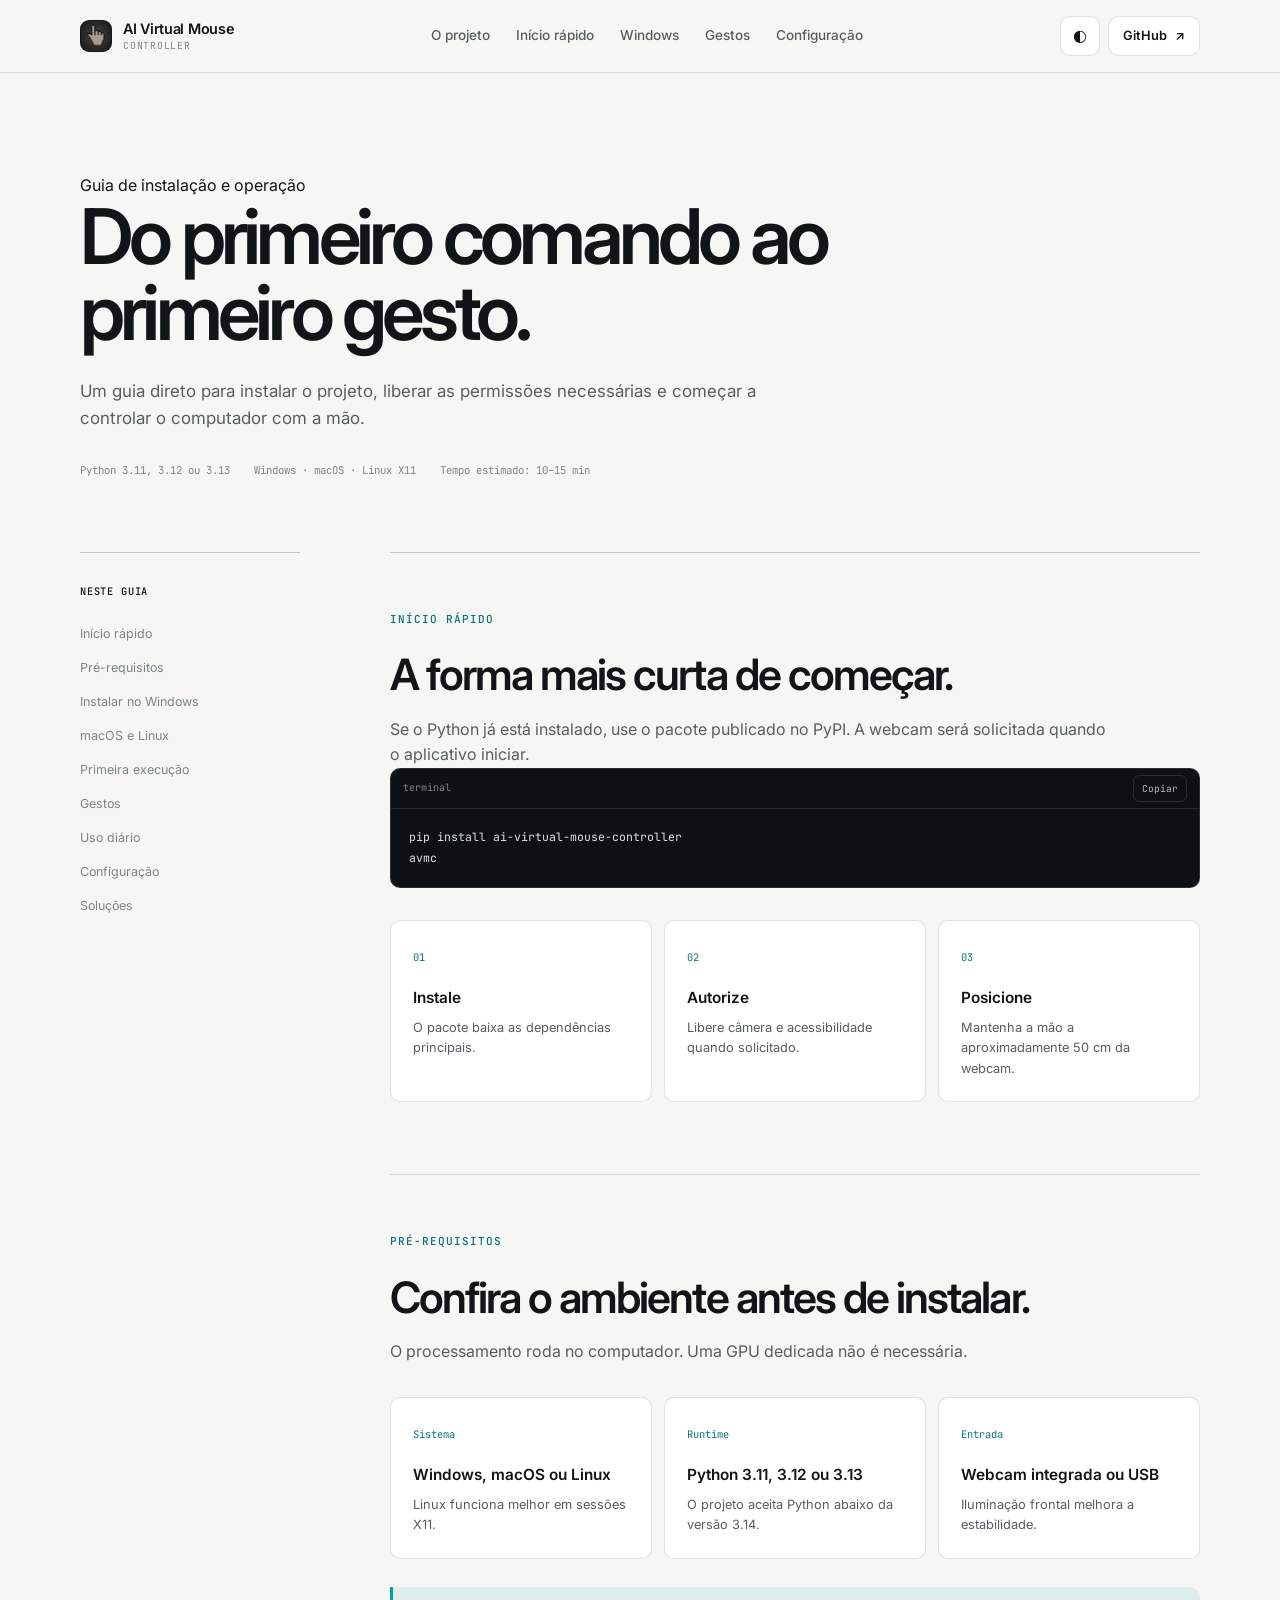
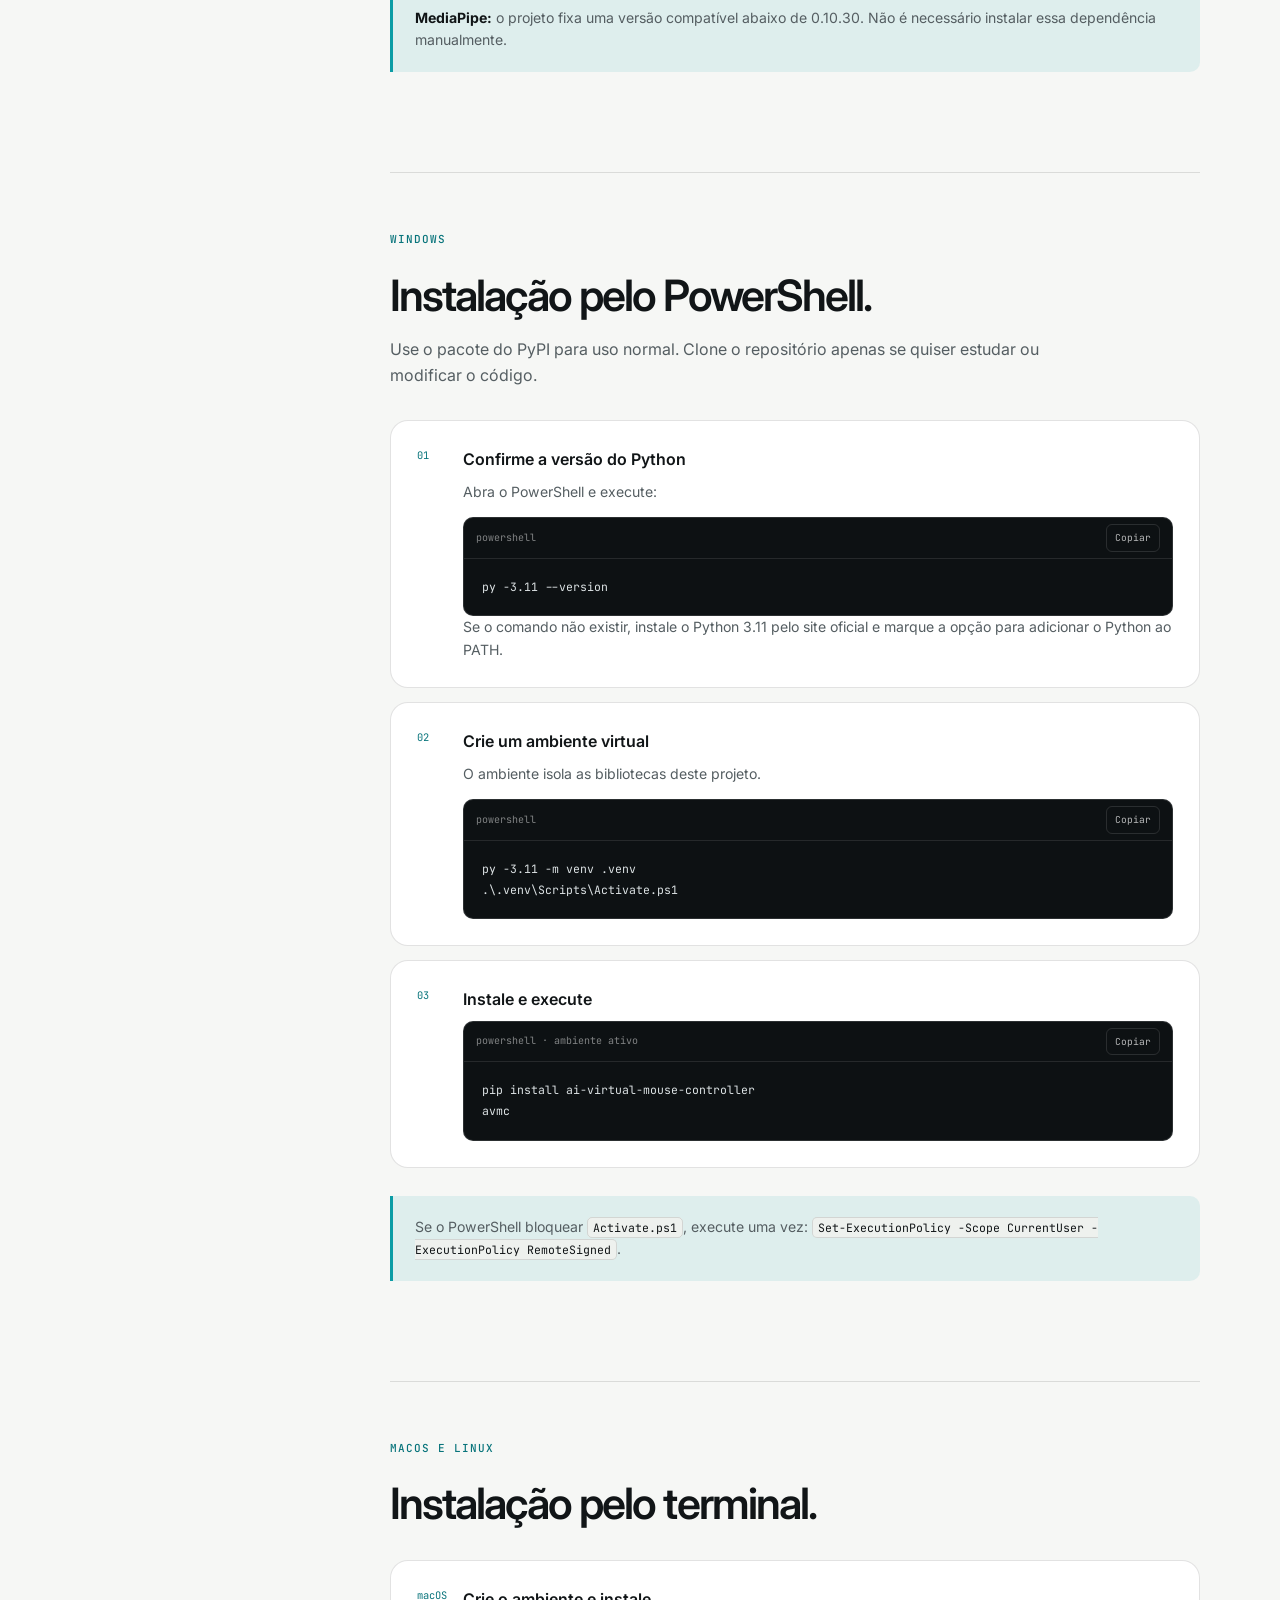
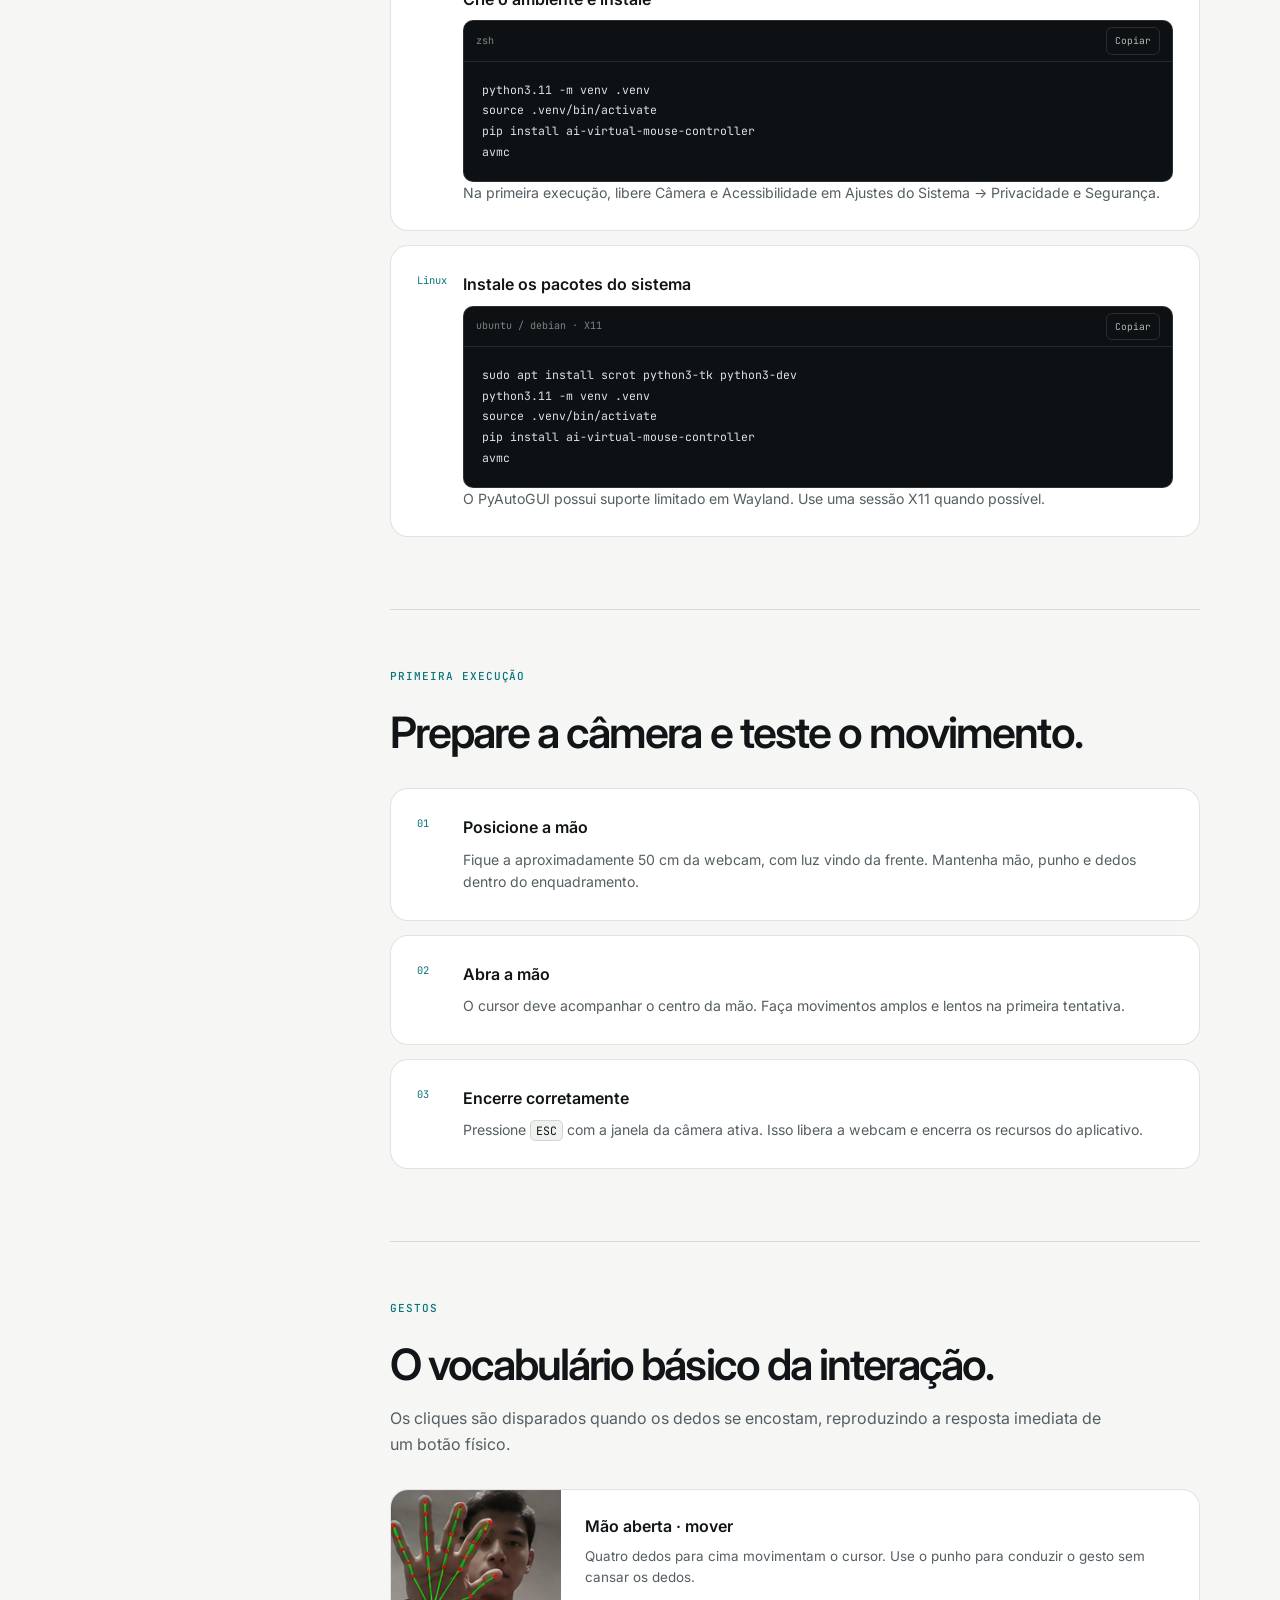
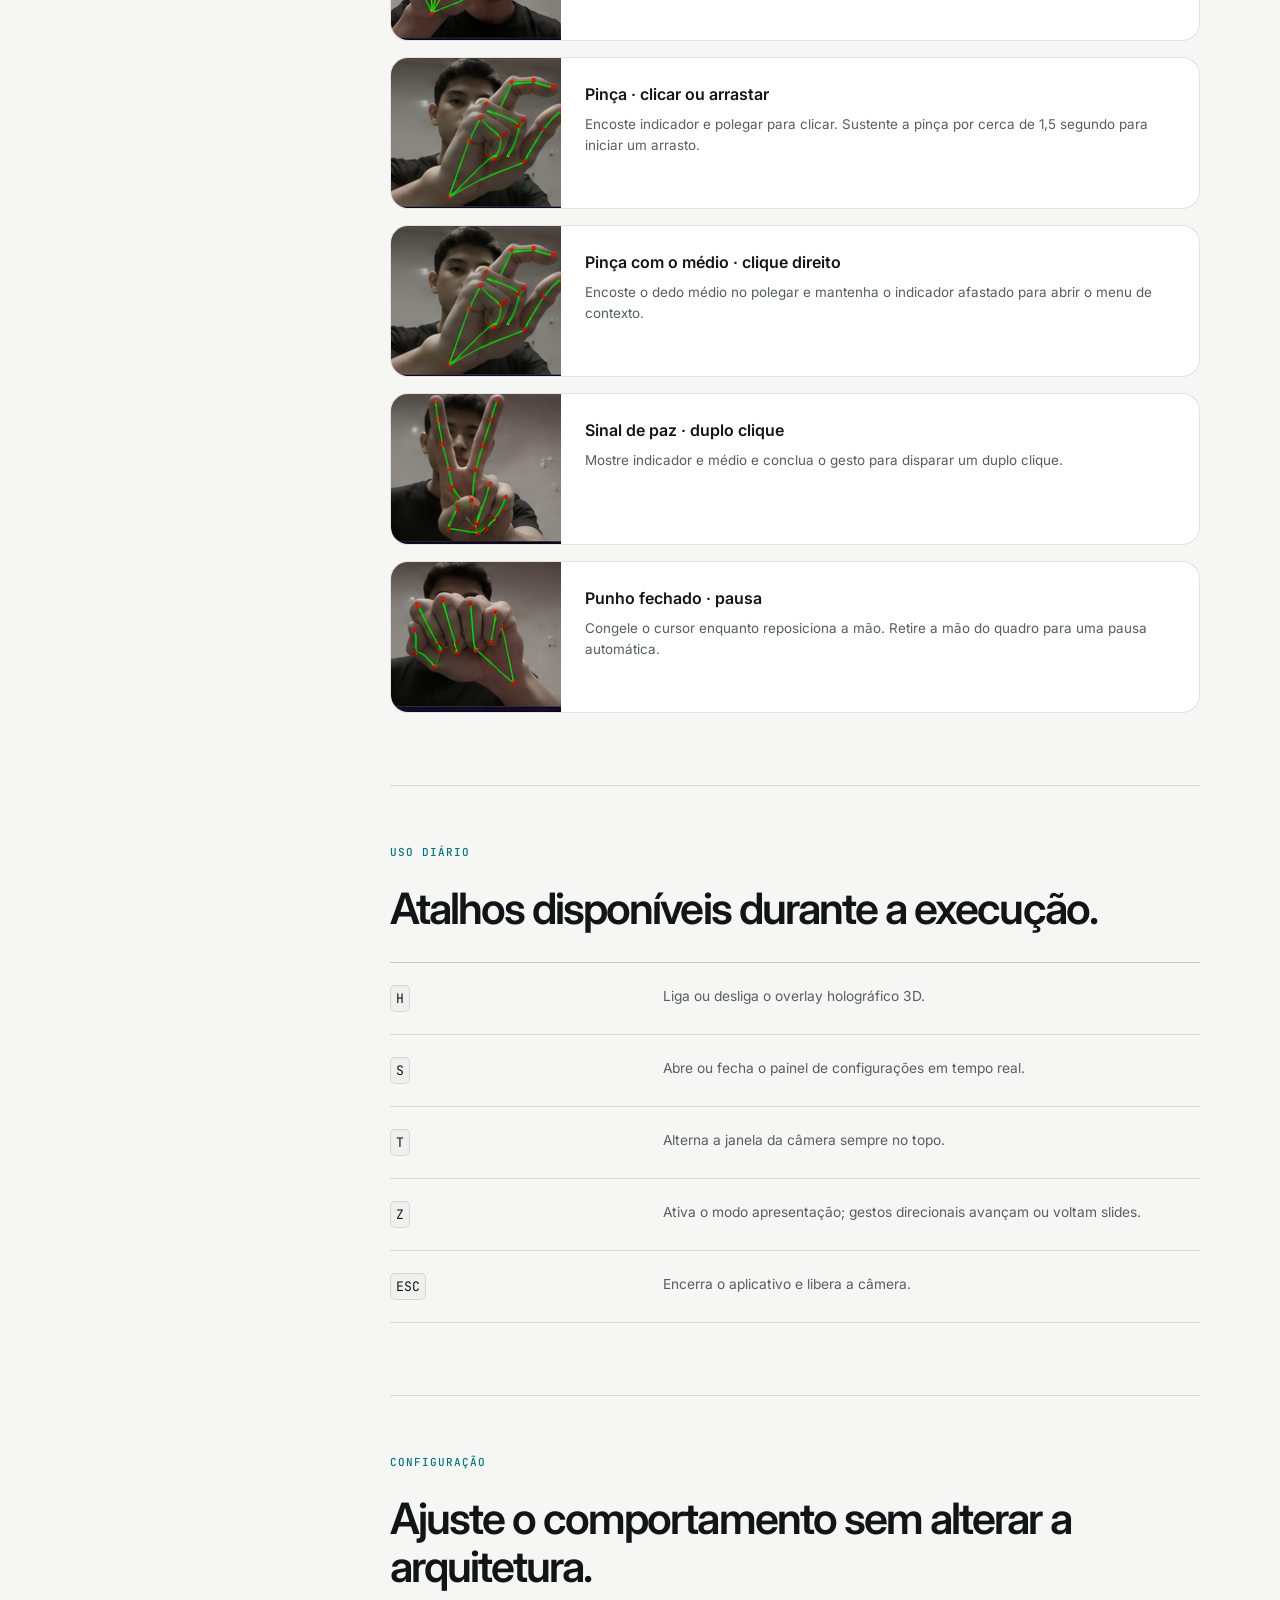
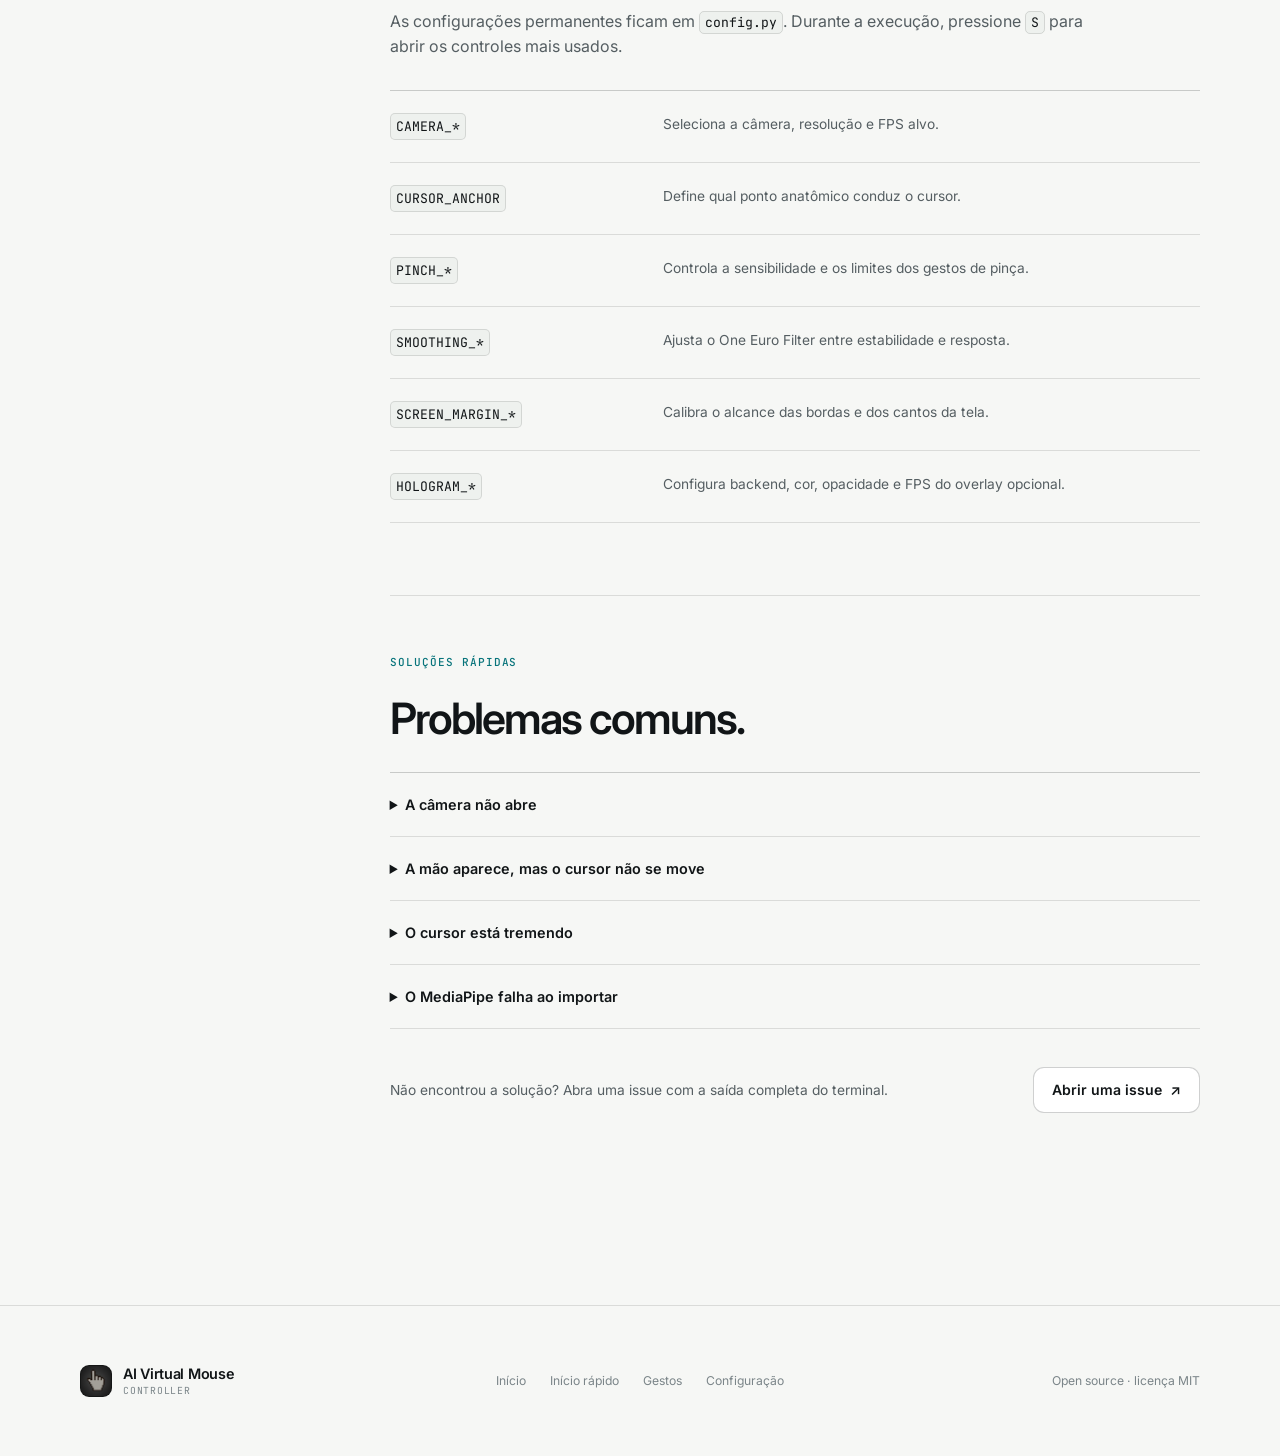
==== commit 586a82ea: "fix(docs): corrige gestos e atalhos de instalação" ====
--- a/docs/usage.html
+++ b/docs/usage.html
@@ -17,7 +17,7 @@
     href="https://fonts.googleapis.com/css2?family=Inter:wght@400;500;600;700&family=JetBrains+Mono:wght@400;500&display=swap"
     rel="stylesheet"
   >
-  <link rel="stylesheet" href="assets/css/style.css?v=20260728-layout-fix">
+  <link rel="stylesheet" href="assets/css/style.css?v=20260728-content-fix">
   <script>document.documentElement.classList.add("js");</script>
 </head>
 
@@ -28,7 +28,7 @@
     <div class="nav-shell">
       <a class="brand" href="index.html" aria-label="AI Virtual Mouse Controller — início">
         <span class="brand-symbol" aria-hidden="true">
-          <i></i><i></i><i></i><i></i><i></i>
+          <img src="assets/img/mouse-cursor-brand.jpg" alt="" width="128" height="128">
         </span>
         <span class="brand-copy">
           <strong>AI Virtual Mouse</strong>
@@ -338,7 +338,7 @@
             </article>
             <article class="gesture-row">
               <img
-                src="assets/img/gesture_right_click_real.png"
+                src="assets/img/gesture_left_click_real.png"
                 alt="Pinça entre dedo médio e polegar para clique direito"
                 loading="lazy"
                 width="640"
@@ -501,7 +501,7 @@
     <div class="footer-grid">
       <a class="brand" href="index.html" aria-label="Voltar à página inicial">
         <span class="brand-symbol" aria-hidden="true">
-          <i></i><i></i><i></i><i></i><i></i>
+          <img src="assets/img/mouse-cursor-brand.jpg" alt="" width="128" height="128">
         </span>
         <span class="brand-copy">
           <strong>AI Virtual Mouse</strong>
--- a/docs/assets/css/style.css
+++ b/docs/assets/css/style.css
@@ -163,46 +163,20 @@
 }
 
 .brand-symbol {
-  position: relative;
-  display: grid;
-  grid-template-columns: repeat(3, 5px);
-  grid-template-rows: repeat(3, 5px);
-  place-items: center;
+  display: block;
+  overflow: hidden;
   width: 32px;
   height: 32px;
   border: 1px solid var(--line-strong);
   border-radius: 9px;
-  background: var(--surface);
-}
-
-.brand-symbol i {
-  width: 3px;
-  height: 3px;
-  border-radius: 50%;
-  background: var(--text-faint);
-}
-
-.brand-symbol i:nth-child(1) {
-  grid-area: 1 / 1;
-}
-
-.brand-symbol i:nth-child(2) {
-  grid-area: 1 / 3;
-}
-
-.brand-symbol i:nth-child(3) {
-  grid-area: 2 / 2;
-  width: 5px;
-  height: 5px;
-  background: var(--accent);
-}
-
-.brand-symbol i:nth-child(4) {
-  grid-area: 3 / 1;
-}
-
-.brand-symbol i:nth-child(5) {
-  grid-area: 3 / 3;
+  background: #171717;
+}
+
+.brand-symbol img {
+  display: block;
+  width: 100%;
+  height: 100%;
+  object-fit: cover;
 }
 
 .brand-copy {
@@ -965,7 +939,13 @@
   margin-bottom: 44px;
 }
 
-.install-heading > p {
+.install-summary {
+  display: grid;
+  align-content: end;
+  gap: 20px;
+}
+
+.install-summary > p {
   max-width: 390px;
   color: var(--text-soft);
   font-size: 0.94rem;
@@ -973,8 +953,9 @@
 }
 
 .installation-video {
-  width: 100%;
+  width: min(100%, 960px);
   aspect-ratio: 16 / 9;
+  margin: 0 auto;
   border: 1px solid var(--line-strong);
   border-radius: var(--radius);
   background: #090b10;
@@ -993,7 +974,8 @@
 }
 
 .installation-terminal {
-  margin-top: 18px;
+  width: min(100%, 960px);
+  margin: 18px auto 0;
   box-shadow: var(--shadow-sm);
 }
 
@@ -1075,9 +1057,6 @@
   display: flex;
   flex-wrap: wrap;
   gap: 28px;
-  margin-top: 46px;
-  padding-top: 26px;
-  border-top: 1px solid var(--line);
 }
 
 .final-cta {
@@ -1134,15 +1113,8 @@
   white-space: nowrap;
 }
 
-.repository-card strong {
-  display: block;
-  font-size: 1.1rem;
-  font-weight: 600;
-  letter-spacing: -0.025em;
-}
-
 .repository-card p {
-  margin-top: 7px;
+  margin-top: 0;
   color: var(--text-soft);
   font-size: 0.8rem;
 }
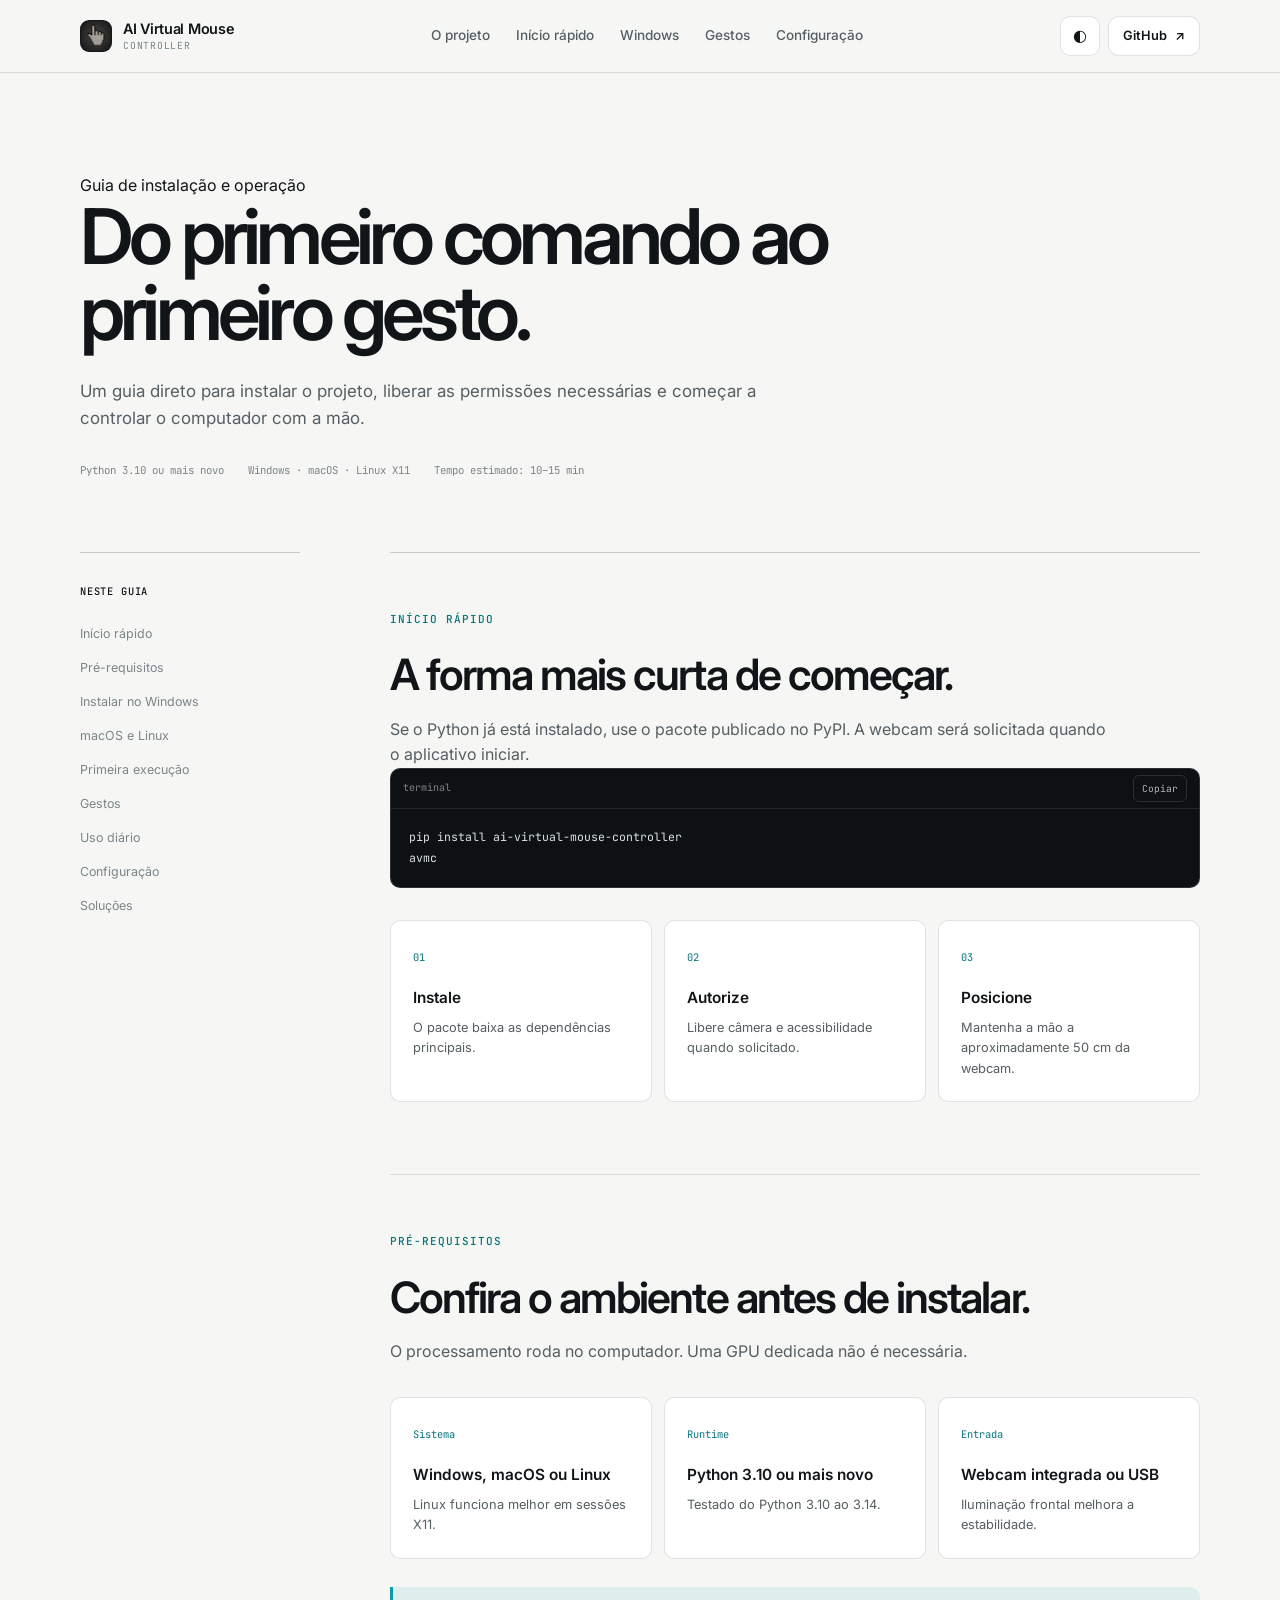
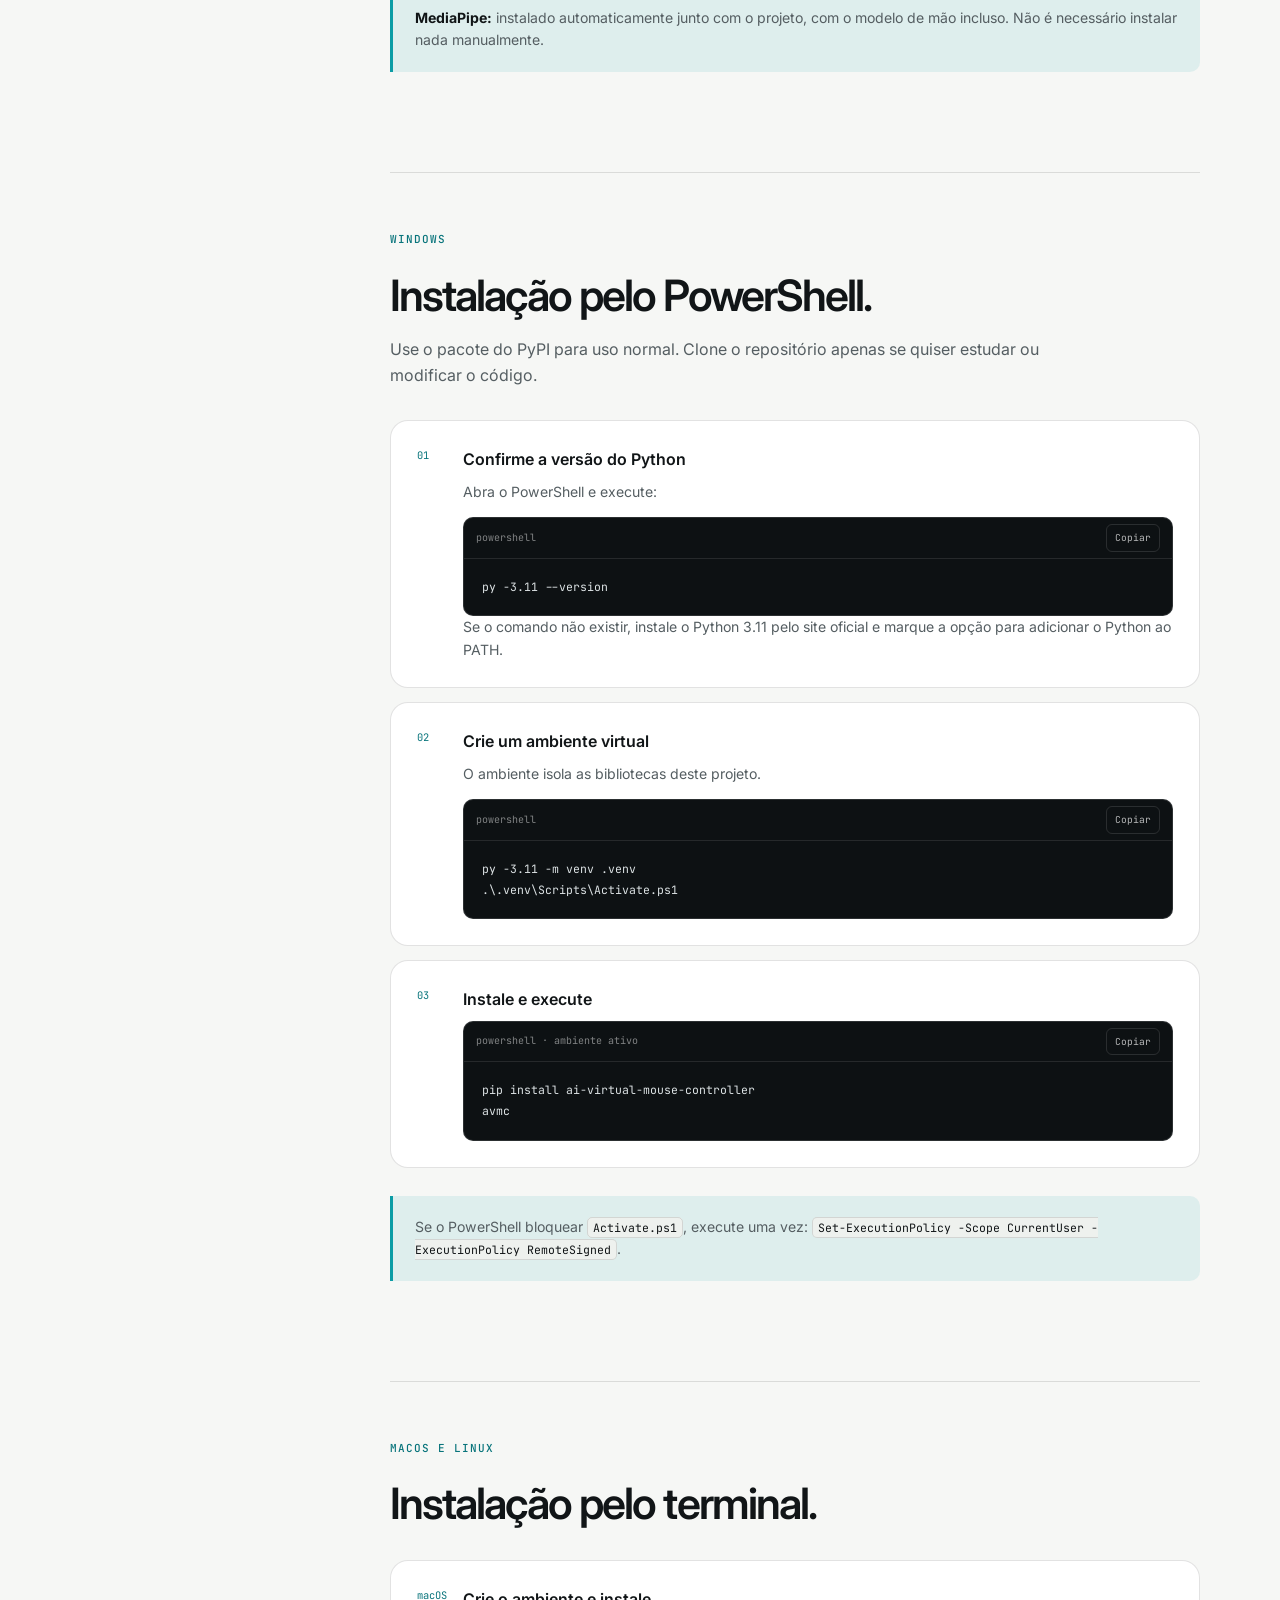
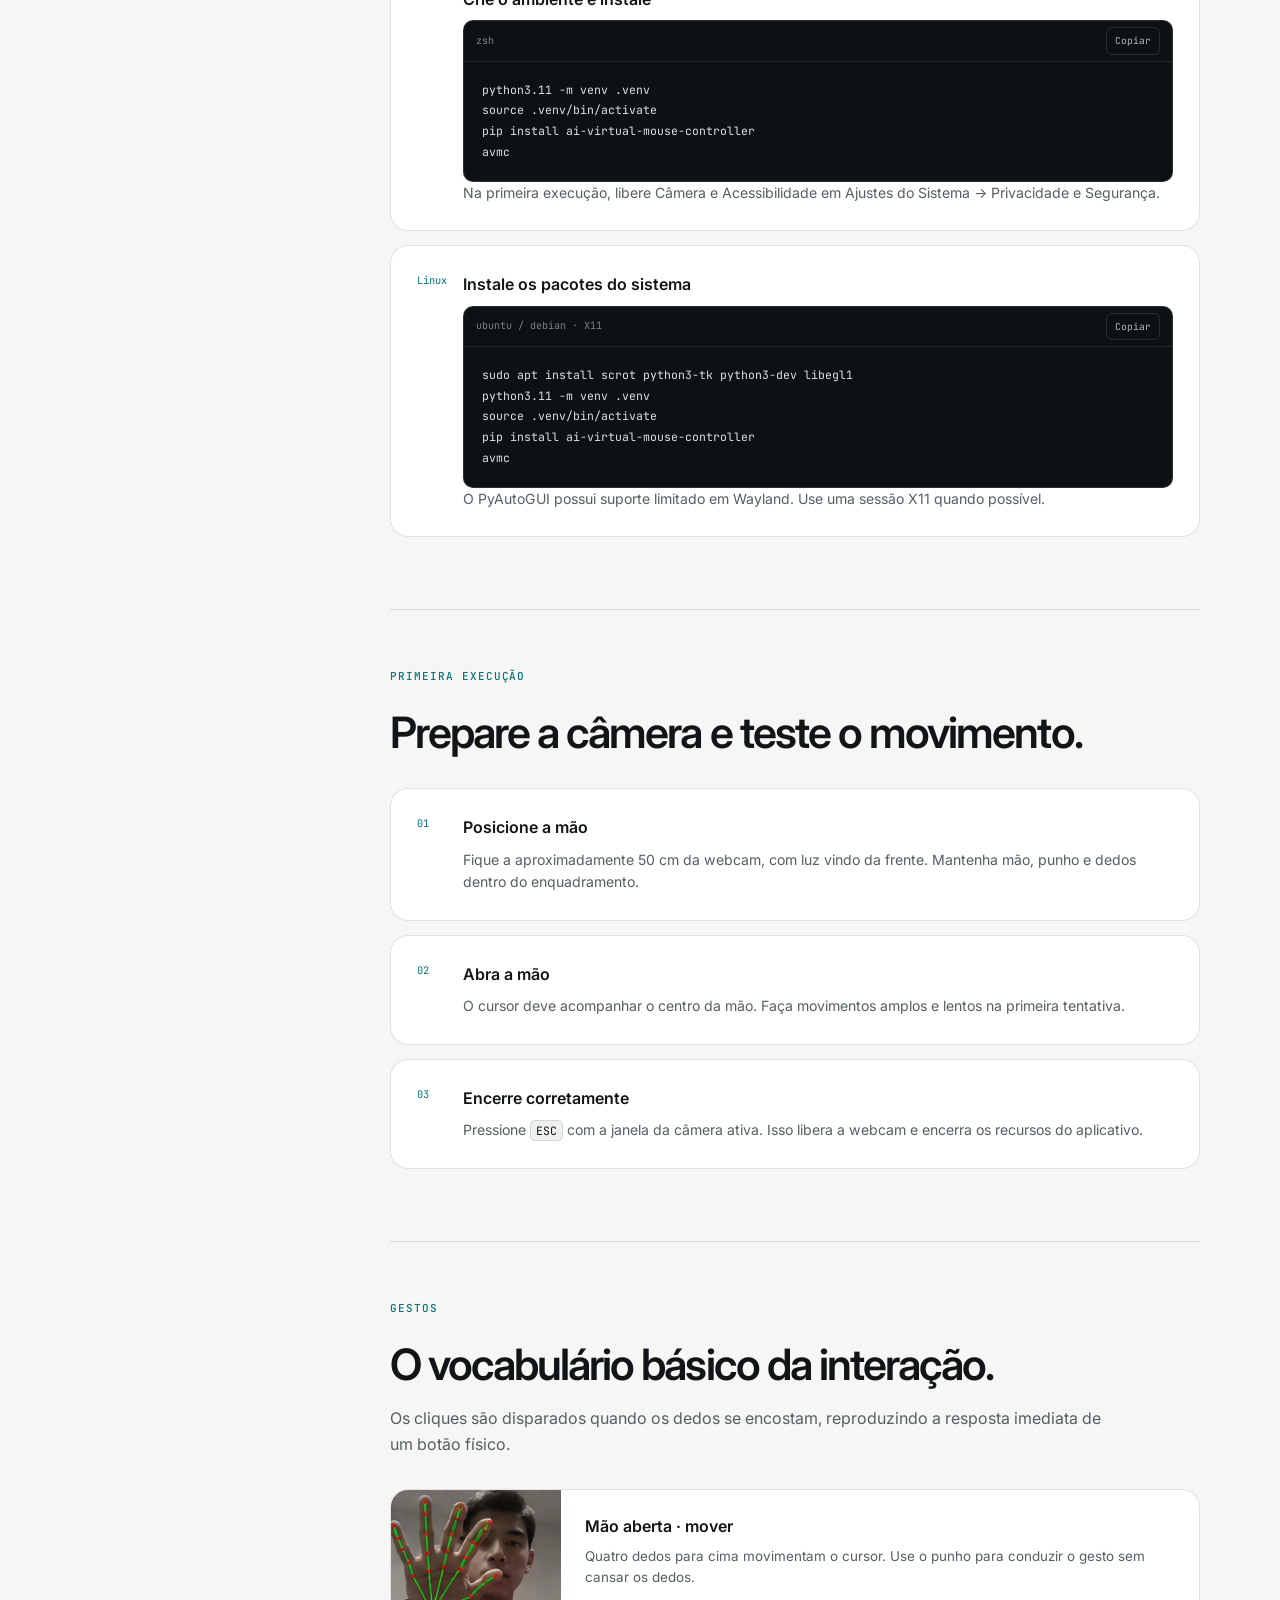
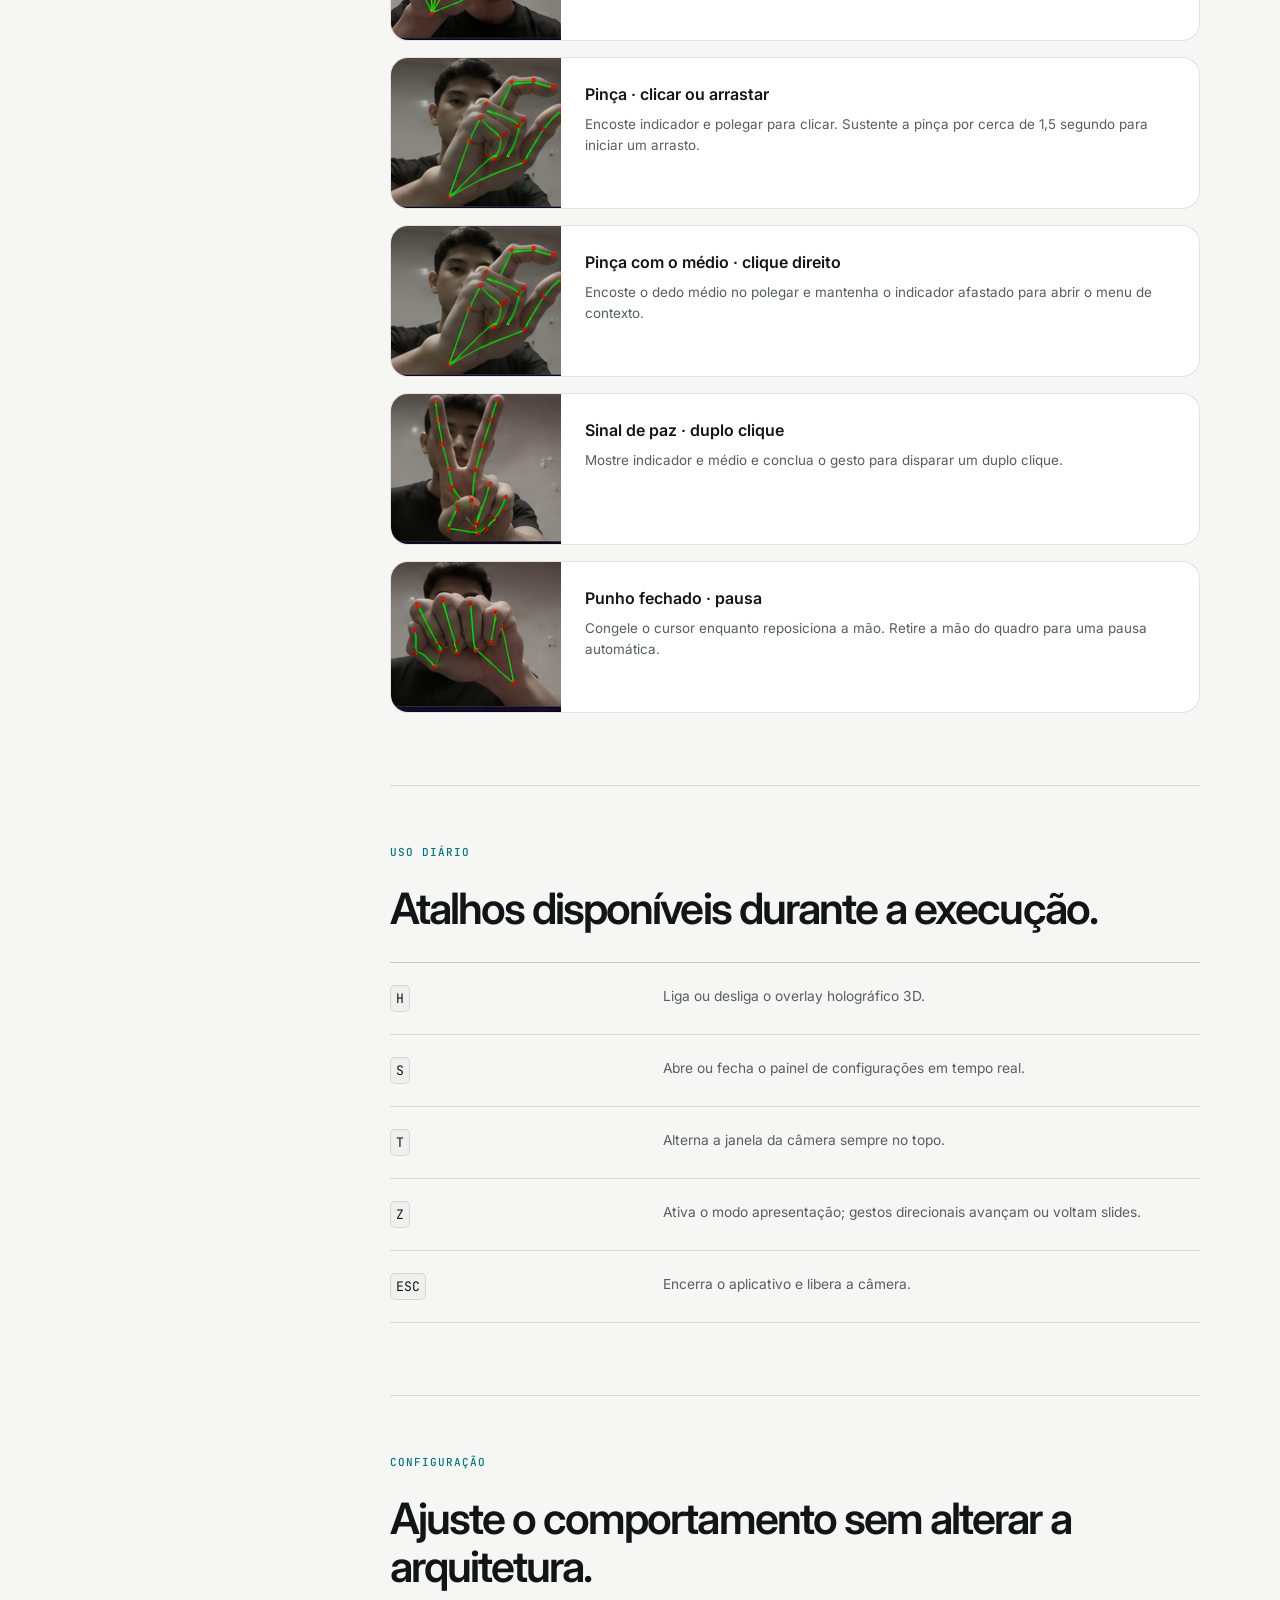
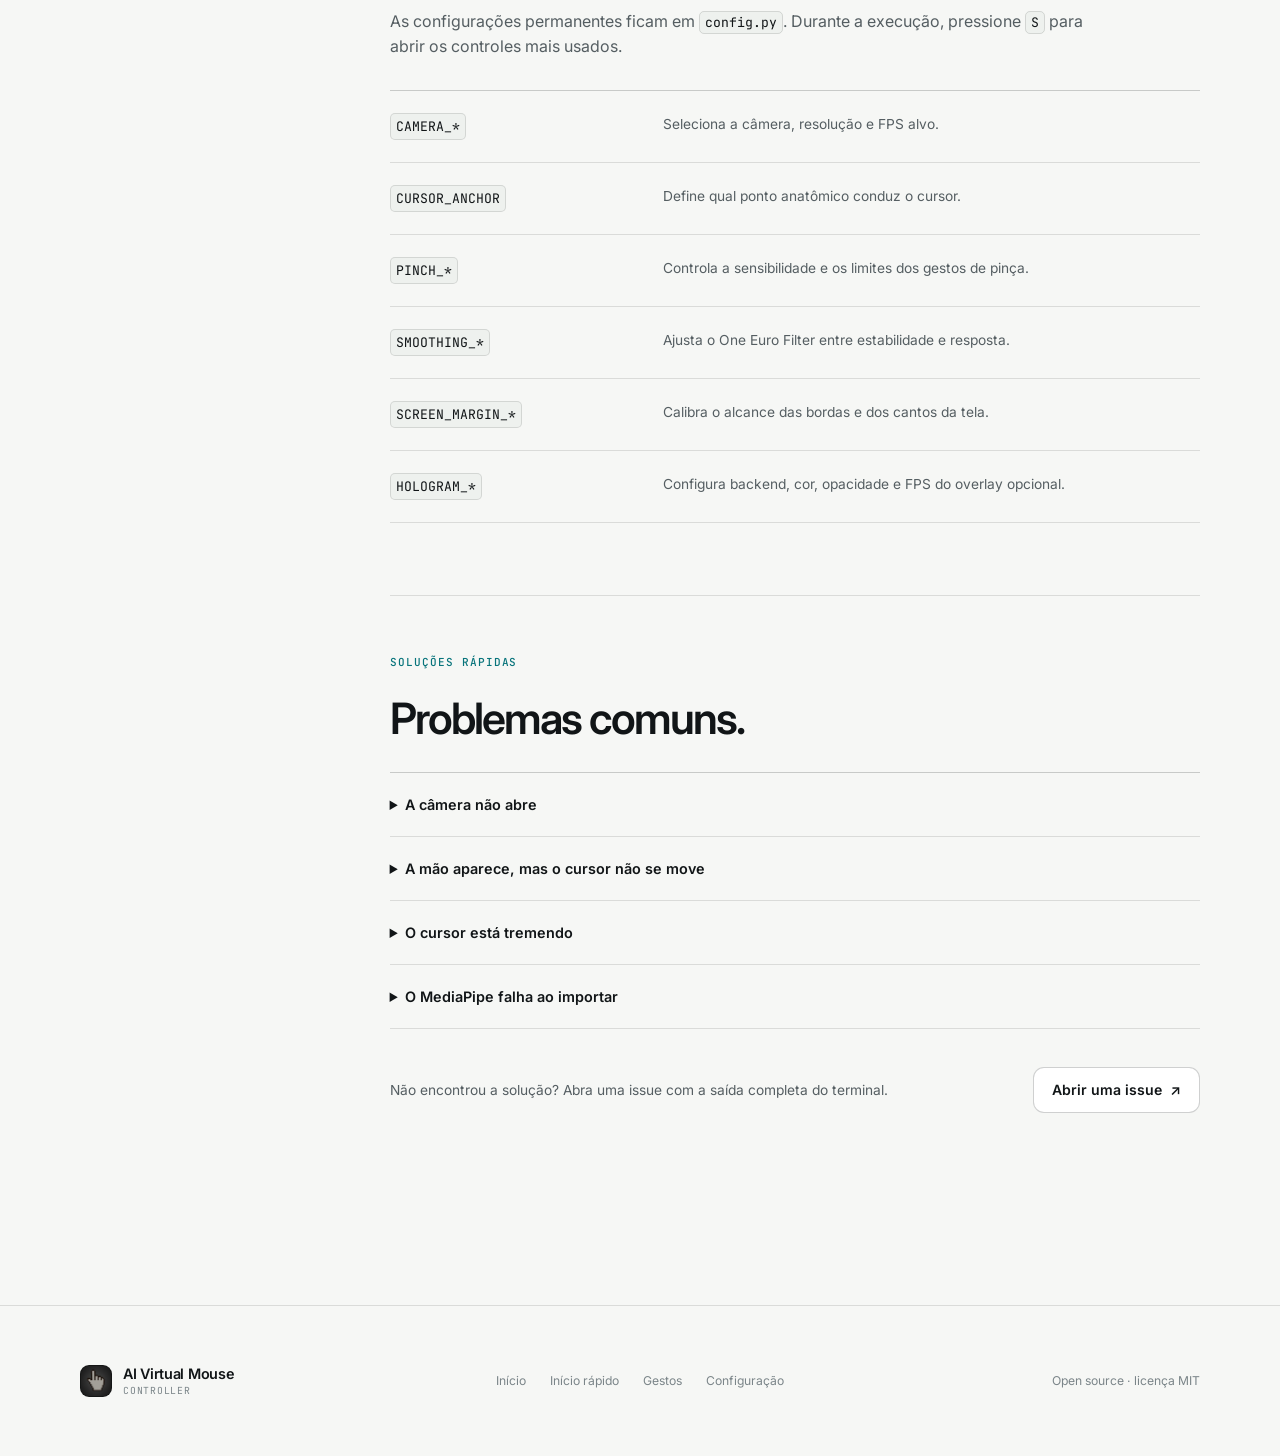
==== commit 5467f44e: "feat(python): suporte a Python 3.10 ate 3.14 O pip recusava o projeto no Python 3.14 (requires-pytho" ====
--- a/docs/usage.html
+++ b/docs/usage.html
@@ -9,7 +9,67 @@
     name="description"
     content="Instale, configure e use o AI Virtual Mouse Controller no Windows, macOS ou Linux."
   >
+  <meta name="author" content="Guilherme Moraes Franco">
+  <meta name="robots" content="index, follow, max-image-preview:large, max-snippet:-1, max-video-preview:-1">
   <meta name="theme-color" content="#f6f7f5">
+  <link rel="canonical" href="https://ognistie.github.io/ai-virtual-mouse-controller/usage.html">
+
+  <meta property="og:type" content="article">
+  <meta property="og:locale" content="pt_BR">
+  <meta property="og:site_name" content="AI Virtual Mouse Controller">
+  <meta property="og:title" content="Guia de uso — AI Virtual Mouse Controller">
+  <meta property="og:description" content="Instalação, gestos, configuração e solução de problemas no Windows, macOS e Linux.">
+  <meta property="og:url" content="https://ognistie.github.io/ai-virtual-mouse-controller/usage.html">
+  <meta property="og:image" content="https://ognistie.github.io/ai-virtual-mouse-controller/assets/img/instalacao-avmc-poster.jpg">
+  <meta property="og:image:alt" content="Guia de instalação do AI Virtual Mouse Controller">
+  <meta property="article:modified_time" content="2026-07-30">
+  <meta name="twitter:card" content="summary_large_image">
+  <meta name="twitter:title" content="Guia de uso — AI Virtual Mouse Controller">
+  <meta name="twitter:description" content="Instale, configure e use o controle de mouse por gestos no Windows, macOS ou Linux.">
+  <meta name="twitter:image" content="https://ognistie.github.io/ai-virtual-mouse-controller/assets/img/instalacao-avmc-poster.jpg">
+
+  <script type="application/ld+json">
+  {
+    "@context": "https://schema.org",
+    "@graph": [
+      {
+        "@type": "TechArticle",
+        "@id": "https://ognistie.github.io/ai-virtual-mouse-controller/usage.html#guide",
+        "headline": "Guia de uso do AI Virtual Mouse Controller",
+        "description": "Instalação, configuração, gestos e solução de problemas do AI Virtual Mouse Controller.",
+        "url": "https://ognistie.github.io/ai-virtual-mouse-controller/usage.html",
+        "image": "https://ognistie.github.io/ai-virtual-mouse-controller/assets/img/instalacao-avmc-poster.jpg",
+        "dateModified": "2026-07-30",
+        "inLanguage": "pt-BR",
+        "author": {
+          "@type": "Person",
+          "name": "Guilherme Moraes Franco",
+          "url": "https://github.com/ognistie"
+        },
+        "about": {
+          "@id": "https://ognistie.github.io/ai-virtual-mouse-controller/#software"
+        }
+      },
+      {
+        "@type": "BreadcrumbList",
+        "itemListElement": [
+          {
+            "@type": "ListItem",
+            "position": 1,
+            "name": "AI Virtual Mouse Controller",
+            "item": "https://ognistie.github.io/ai-virtual-mouse-controller/"
+          },
+          {
+            "@type": "ListItem",
+            "position": 2,
+            "name": "Guia de uso",
+            "item": "https://ognistie.github.io/ai-virtual-mouse-controller/usage.html"
+          }
+        ]
+      }
+    ]
+  }
+  </script>
 
   <link rel="preconnect" href="https://fonts.googleapis.com">
   <link rel="preconnect" href="https://fonts.gstatic.com" crossorigin>
@@ -17,7 +77,7 @@
     href="https://fonts.googleapis.com/css2?family=Inter:wght@400;500;600;700&family=JetBrains+Mono:wght@400;500&display=swap"
     rel="stylesheet"
   >
-  <link rel="stylesheet" href="assets/css/style.css?v=20260728-content-fix">
+  <link rel="stylesheet" href="assets/css/style.css?v=20260730-vote-qr">
   <script>document.documentElement.classList.add("js");</script>
 </head>
 
@@ -75,7 +135,7 @@
         e começar a controlar o computador com a mão.
       </p>
       <div class="docs-meta">
-        <span>Python 3.11, 3.12 ou 3.13</span>
+        <span>Python 3.10 ou mais novo</span>
         <span>Windows · macOS · Linux X11</span>
         <span>Tempo estimado: 10–15 min</span>
       </div>
@@ -149,8 +209,8 @@
             </article>
             <article class="requirement-card">
               <span>Runtime</span>
-              <h3>Python 3.11, 3.12 ou 3.13</h3>
-              <p>O projeto aceita Python abaixo da versão 3.14.</p>
+              <h3>Python 3.10 ou mais novo</h3>
+              <p>Testado do Python 3.10 ao 3.14.</p>
             </article>
             <article class="requirement-card">
               <span>Entrada</span>
@@ -160,8 +220,8 @@
           </div>
 
           <div class="doc-callout">
-            <strong>MediaPipe:</strong> o projeto fixa uma versão compatível abaixo
-            de 0.10.30. Não é necessário instalar essa dependência manualmente.
+            <strong>MediaPipe:</strong> instalado automaticamente junto com o projeto,
+            com o modelo de mão incluso. Não é necessário instalar nada manualmente.
           </div>
         </section>
 
@@ -260,7 +320,7 @@
                     <span>ubuntu / debian · X11</span>
                     <button type="button" data-copy-target="linux-install">Copiar</button>
                   </div>
-                  <pre id="linux-install"><code>sudo apt install scrot python3-tk python3-dev
+                  <pre id="linux-install"><code>sudo apt install scrot python3-tk python3-dev libegl1
 python3.11 -m venv .venv
 source .venv/bin/activate
 pip install ai-virtual-mouse-controller
@@ -475,7 +535,7 @@
                     <span>terminal</span>
                     <button type="button" data-copy-target="repair-deps">Copiar</button>
                   </div>
-                  <pre id="repair-deps"><code>pip install --force-reinstall "mediapipe>=0.10.18,<0.10.30"</code></pre>
+                  <pre id="repair-deps"><code>pip install --upgrade --force-reinstall "mediapipe>=0.10.18"</code></pre>
                 </div>
               </div>
             </details>
--- a/docs/assets/css/style.css
+++ b/docs/assets/css/style.css
@@ -735,6 +735,247 @@
   line-height: 1.8;
 }
 
+.press-feature {
+  display: grid;
+  grid-template-columns: minmax(0, 1.02fr) minmax(320px, 0.98fr);
+  align-items: center;
+  gap: clamp(34px, 6vw, 76px);
+  margin-top: 92px;
+  padding-top: 42px;
+  border-top: 1px solid var(--line-strong);
+}
+
+.press-editorial {
+  position: relative;
+  display: grid;
+  grid-template-rows: auto minmax(0, 1fr) auto auto;
+  gap: 30px;
+  min-height: 470px;
+  padding: clamp(28px, 4vw, 46px);
+  overflow: hidden;
+  border: 1px solid rgba(112, 220, 225, 0.22);
+  border-radius: var(--radius);
+  background:
+    radial-gradient(circle at 88% 14%, rgba(50, 194, 202, 0.14), transparent 34%),
+    linear-gradient(145deg, #0b1113 0%, #10181a 100%);
+  box-shadow: 0 26px 64px rgba(3, 9, 11, 0.22);
+  color: #f2f8f8;
+  transition: border-color 220ms ease, transform 220ms ease;
+}
+
+.press-editorial::before {
+  position: absolute;
+  inset: 0;
+  background-image:
+    linear-gradient(rgba(104, 216, 222, 0.045) 1px, transparent 1px),
+    linear-gradient(90deg, rgba(104, 216, 222, 0.045) 1px, transparent 1px);
+  background-size: 38px 38px;
+  content: "";
+  mask-image: linear-gradient(to bottom right, rgba(0, 0, 0, 0.78), transparent 68%);
+  pointer-events: none;
+}
+
+.press-editorial:hover {
+  border-color: rgba(112, 220, 225, 0.46);
+  transform: translateY(-2px);
+}
+
+.press-editorial > * {
+  position: relative;
+  z-index: 1;
+}
+
+.press-editorial-head {
+  display: flex;
+  justify-content: space-between;
+  gap: 18px;
+  color: rgba(205, 235, 237, 0.48);
+  font-family: var(--mono);
+  font-size: 0.61rem;
+  letter-spacing: 0.09em;
+  text-transform: uppercase;
+}
+
+.press-editorial-head span:first-child {
+  color: #6ed9df;
+}
+
+.press-editorial-quote {
+  display: grid;
+  align-content: center;
+  gap: 18px;
+}
+
+.press-editorial blockquote {
+  max-width: 740px;
+  font-size: clamp(2rem, 3.3vw, 3.15rem);
+  font-weight: 550;
+  letter-spacing: -0.048em;
+  line-height: 1.04;
+}
+
+.press-editorial-quote p {
+  max-width: 380px;
+  color: rgba(216, 235, 236, 0.58);
+  font-size: 0.76rem;
+  line-height: 1.6;
+}
+
+.press-facts {
+  display: grid;
+  grid-template-columns: repeat(3, minmax(0, 1fr));
+  border-top: 1px solid rgba(126, 222, 227, 0.15);
+  border-bottom: 1px solid rgba(126, 222, 227, 0.15);
+}
+
+.press-facts > div {
+  display: grid;
+  gap: 4px;
+  padding: 18px 14px;
+}
+
+.press-facts > div:first-child {
+  padding-left: 0;
+}
+
+.press-facts > div + div {
+  border-left: 1px solid rgba(126, 222, 227, 0.15);
+}
+
+.press-facts dt {
+  font-size: 0.92rem;
+  font-weight: 600;
+}
+
+.press-facts dd {
+  color: rgba(205, 235, 237, 0.45);
+  font-family: var(--mono);
+  font-size: 0.56rem;
+  letter-spacing: 0.06em;
+  text-transform: uppercase;
+}
+
+.press-topics {
+  display: flex;
+  flex-wrap: wrap;
+  gap: 8px;
+}
+
+.press-topics span {
+  padding: 6px 9px;
+  border: 1px solid rgba(126, 222, 227, 0.18);
+  border-radius: 999px;
+  color: rgba(213, 239, 240, 0.68);
+  font-family: var(--mono);
+  font-size: 0.54rem;
+  letter-spacing: 0.05em;
+  text-transform: uppercase;
+}
+
+.press-content {
+  display: grid;
+  align-content: center;
+  gap: 20px;
+}
+
+.press-meta {
+  display: flex;
+  flex-wrap: wrap;
+  gap: 8px 18px;
+  color: var(--text-faint);
+  font-family: var(--mono);
+  font-size: 0.63rem;
+  letter-spacing: 0.07em;
+  text-transform: uppercase;
+}
+
+.press-meta span:first-child {
+  color: var(--accent-strong);
+}
+
+.press-content h3 {
+  max-width: 680px;
+  font-size: clamp(1.7rem, 2.6vw, 2.55rem);
+  font-weight: 600;
+  letter-spacing: -0.04em;
+  line-height: 1.12;
+}
+
+.press-content p {
+  max-width: 650px;
+  color: var(--text-soft);
+  font-size: 0.92rem;
+  line-height: 1.75;
+}
+
+.press-vote-card {
+  display: grid;
+  grid-template-columns: 116px minmax(0, 1fr);
+  align-items: center;
+  gap: 20px;
+  margin-top: 8px;
+  padding: 18px;
+  border: 1px solid var(--line);
+  border-radius: 14px;
+  background:
+    radial-gradient(circle at 8% 12%, rgba(50, 194, 202, 0.1), transparent 42%),
+    var(--surface);
+}
+
+.press-vote-qr {
+  display: block;
+  overflow: hidden;
+  border: 1px solid var(--line);
+  border-radius: 11px;
+  background: #ffffff;
+  transition: border-color 180ms ease, transform 180ms ease;
+}
+
+.press-vote-qr:hover {
+  border-color: var(--accent-strong);
+  transform: translateY(-2px);
+}
+
+.press-vote-qr img {
+  width: 100%;
+  height: auto;
+  image-rendering: pixelated;
+}
+
+.press-vote-copy {
+  display: grid;
+  justify-items: start;
+  gap: 8px;
+  min-width: 0;
+}
+
+.press-vote-kicker {
+  color: var(--accent-strong);
+  font-family: var(--mono);
+  font-size: 0.58rem;
+  letter-spacing: 0.07em;
+  text-transform: uppercase;
+}
+
+.press-vote-card h4 {
+  font-size: 1rem;
+  font-weight: 600;
+  letter-spacing: -0.02em;
+}
+
+.press-vote-card p {
+  margin: 0;
+  color: var(--text-soft);
+  font-size: 0.75rem;
+  line-height: 1.55;
+}
+
+.press-vote-card .button {
+  min-height: 38px;
+  padding: 0 14px;
+  font-size: 0.7rem;
+}
+
 .text-link {
   display: inline-flex;
   align-items: center;
@@ -884,6 +1125,21 @@
     linear-gradient(135deg, rgba(54, 197, 204, 0.08), transparent 50%),
     #0d1113;
   box-shadow: 0 34px 90px rgba(0, 0, 0, 0.35);
+}
+
+.demo-video {
+  display: block;
+  aspect-ratio: 16 / 9;
+  object-fit: contain;
+}
+
+.demo-caption {
+  width: min(100%, var(--content));
+  margin: 18px auto 0;
+  color: rgba(255, 255, 255, 0.54);
+  font-size: 0.76rem;
+  line-height: 1.6;
+  text-align: center;
 }
 
 .video-placeholder {
@@ -1642,6 +1898,15 @@
     max-width: 720px;
   }
 
+  .press-feature {
+    grid-template-columns: 1fr;
+    gap: 32px;
+  }
+
+  .press-content {
+    max-width: 760px;
+  }
+
   .terminal {
     max-width: none;
   }
@@ -1780,9 +2045,33 @@
     padding-left: 18px;
   }
 
-  .video-placeholder,
-  .demo-video {
+  .video-placeholder {
     aspect-ratio: 4 / 3;
+  }
+
+  .press-feature {
+    margin-top: 64px;
+    padding-top: 30px;
+  }
+
+  .press-editorial {
+    min-height: 430px;
+    padding: 26px;
+  }
+
+  .press-editorial blockquote {
+    font-size: clamp(1.8rem, 8vw, 2.5rem);
+  }
+
+  .press-facts > div {
+    padding-right: 9px;
+    padding-left: 9px;
+  }
+
+  .press-vote-card {
+    grid-template-columns: 104px minmax(0, 1fr);
+    gap: 16px;
+    padding: 16px;
   }
 
   .terminal pre {
@@ -1935,6 +2224,14 @@
 
   .repository-qr {
     width: 150px;
+  }
+
+  .press-vote-card {
+    grid-template-columns: 1fr;
+  }
+
+  .press-vote-qr {
+    width: 132px;
   }
 
 }
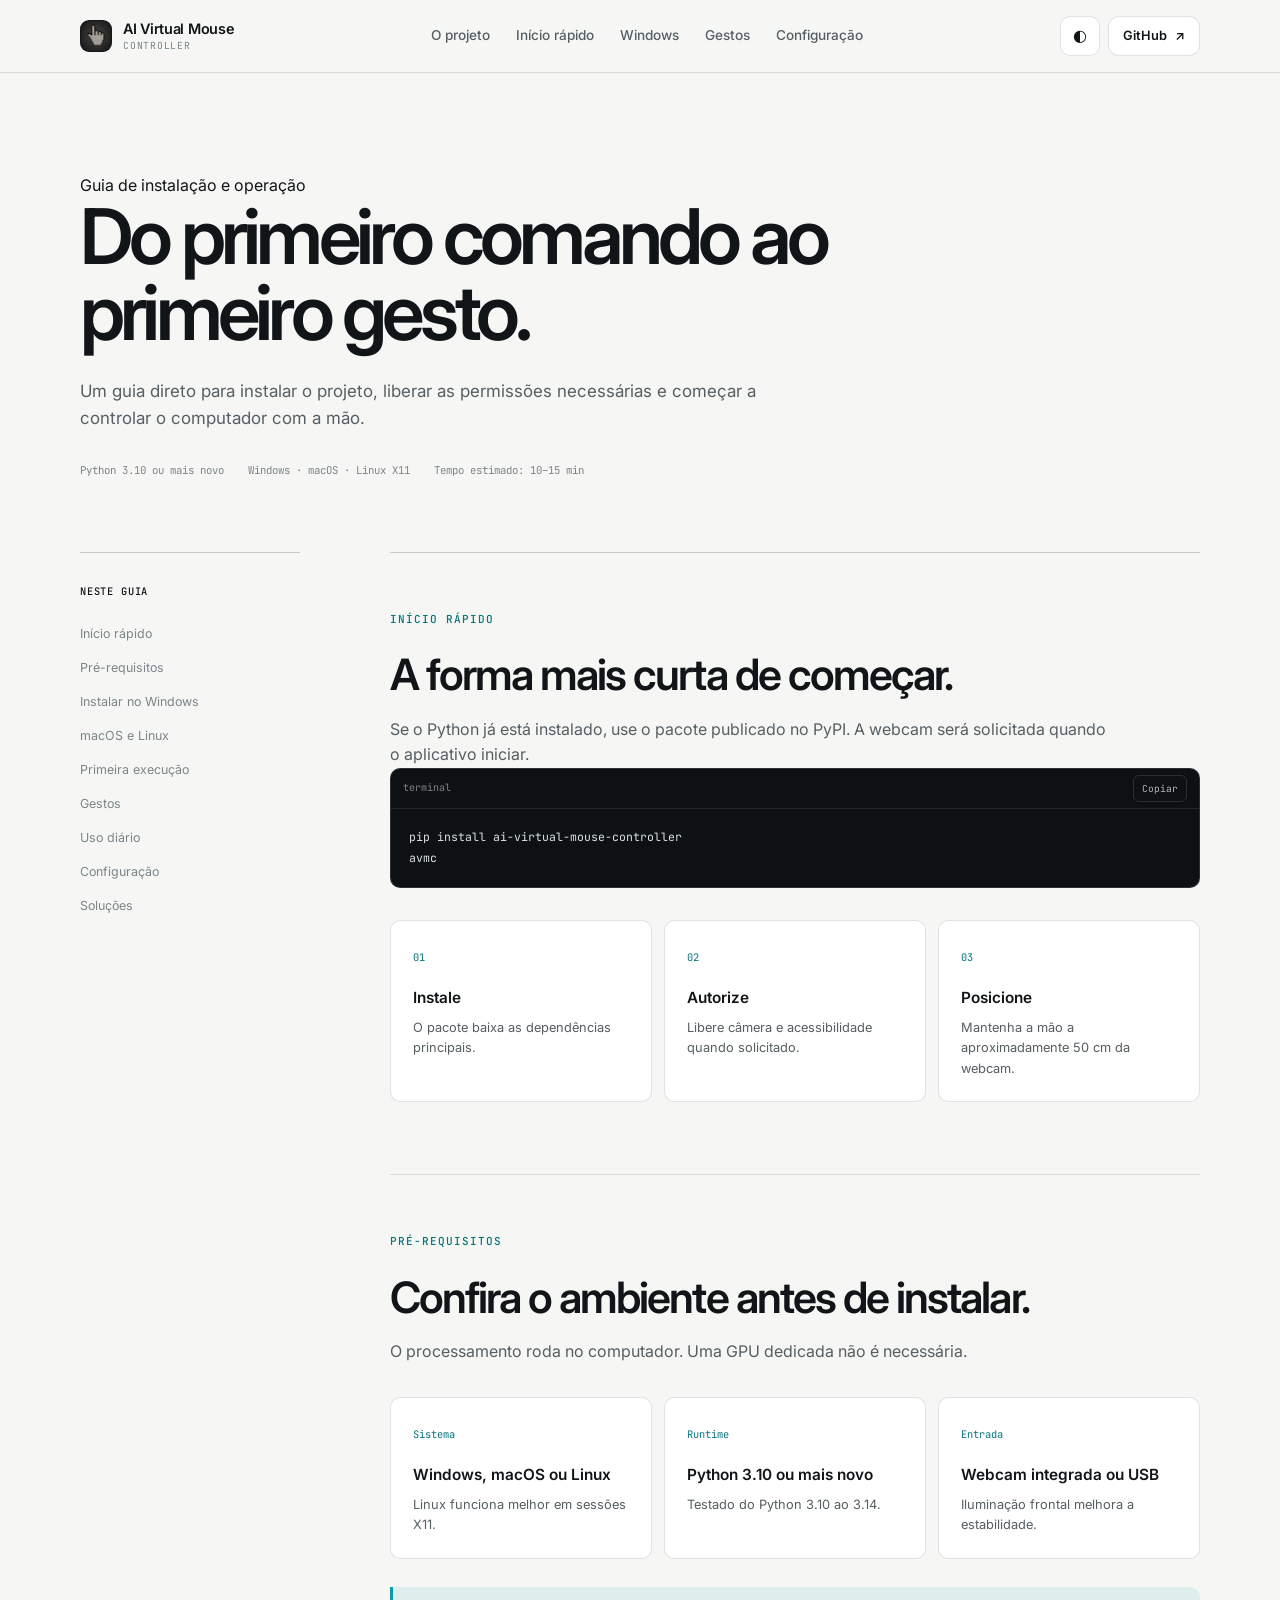
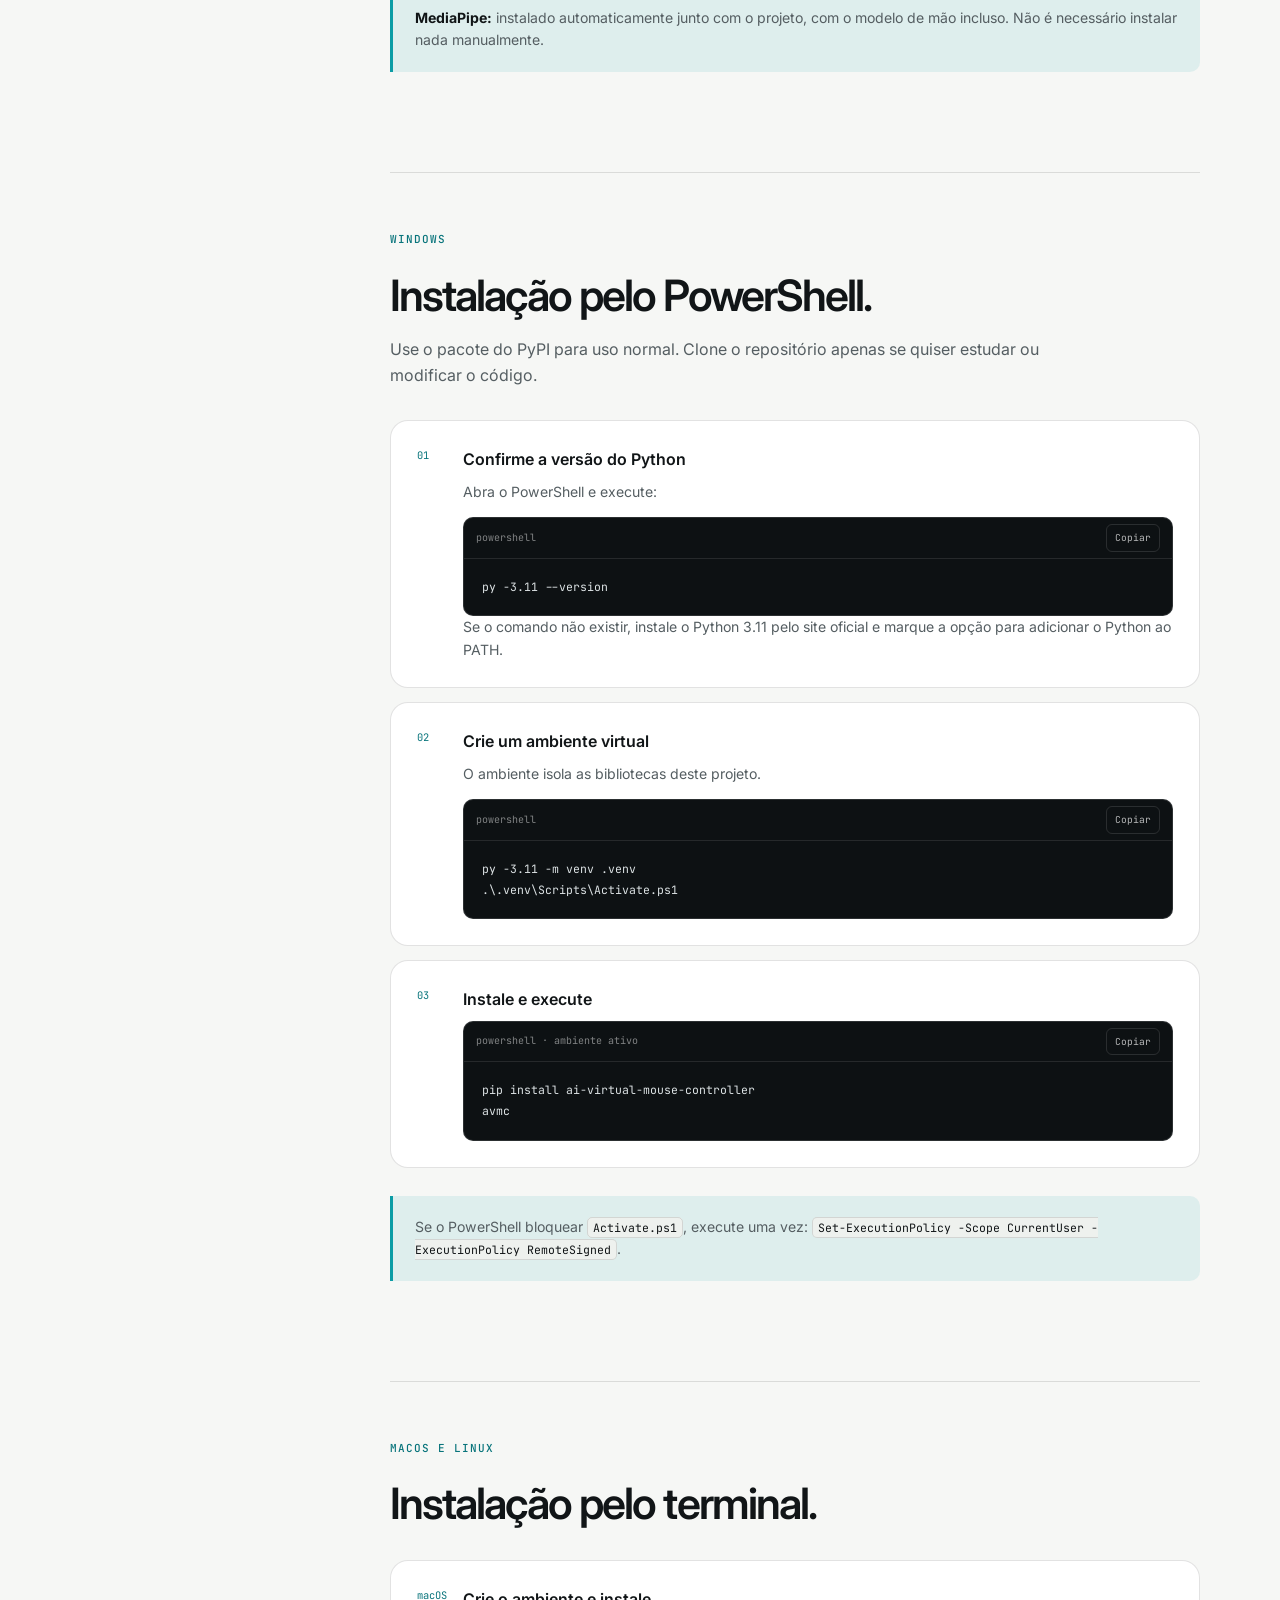
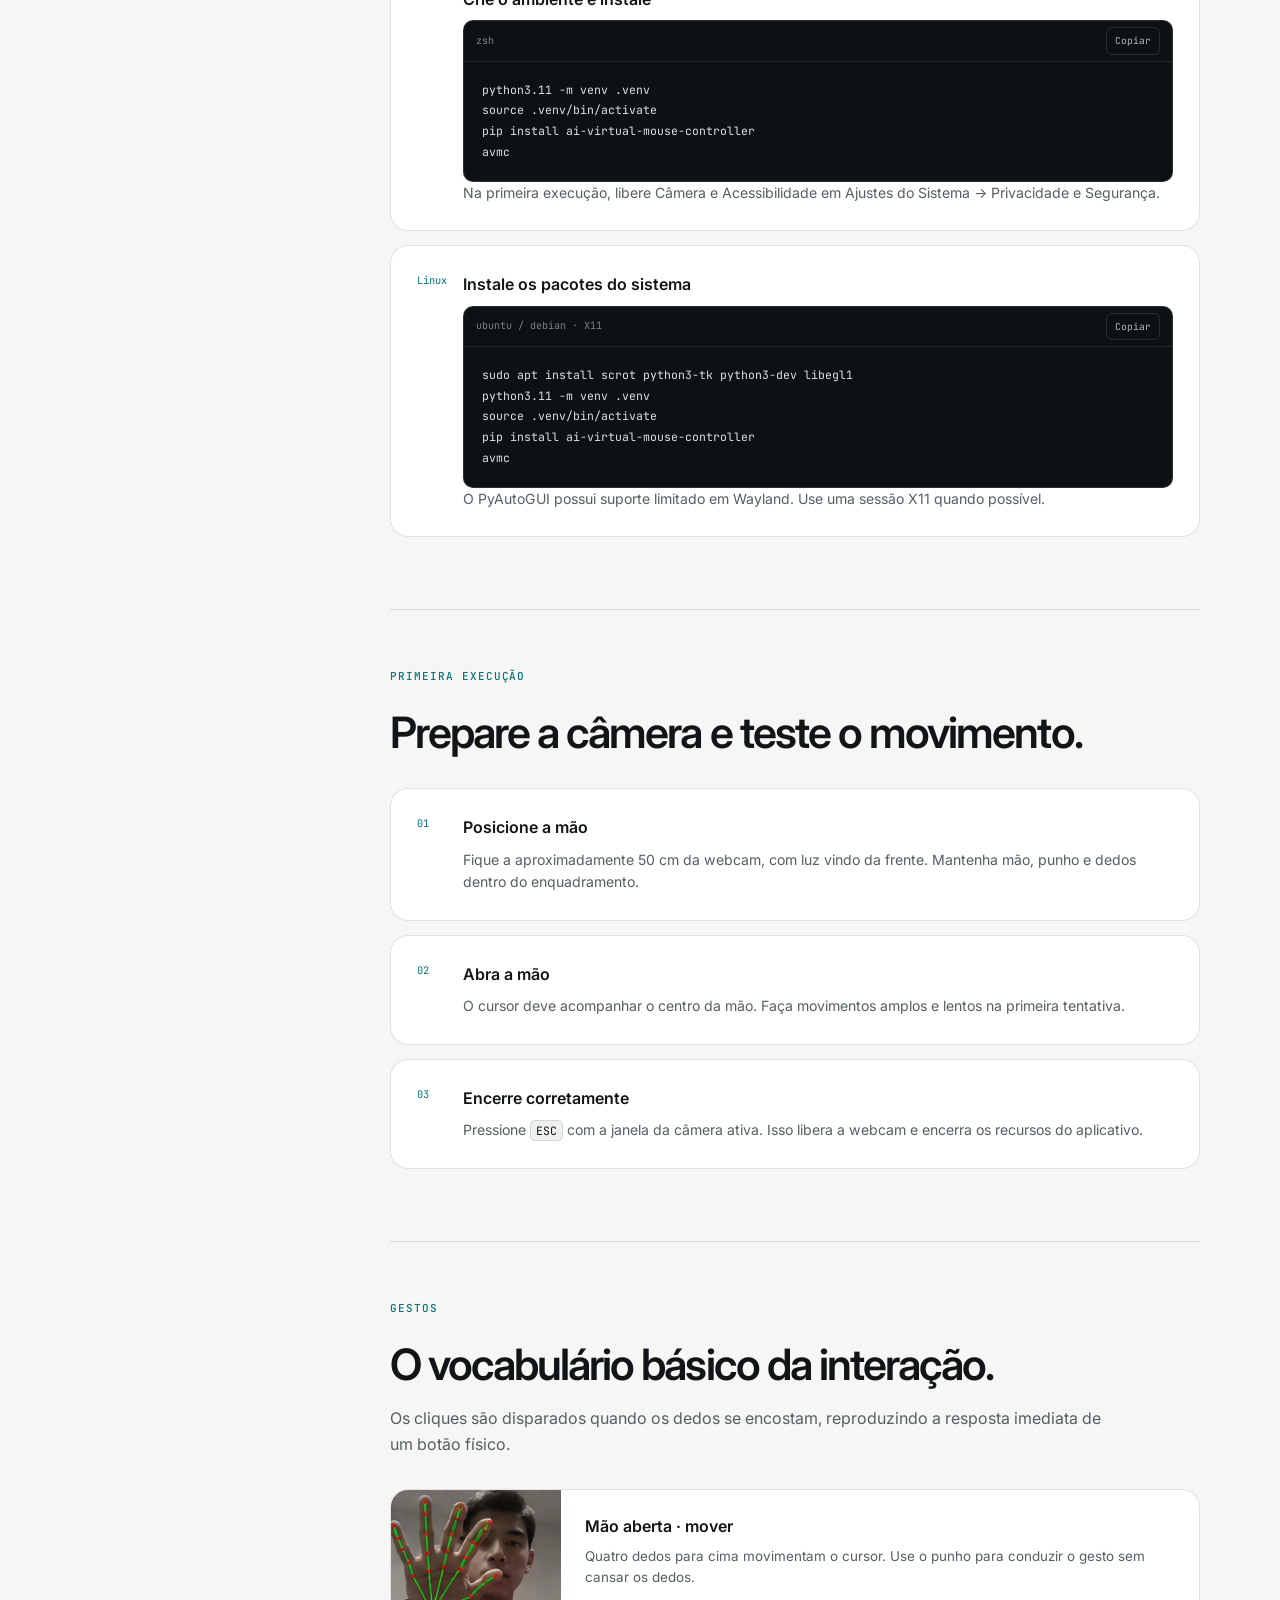
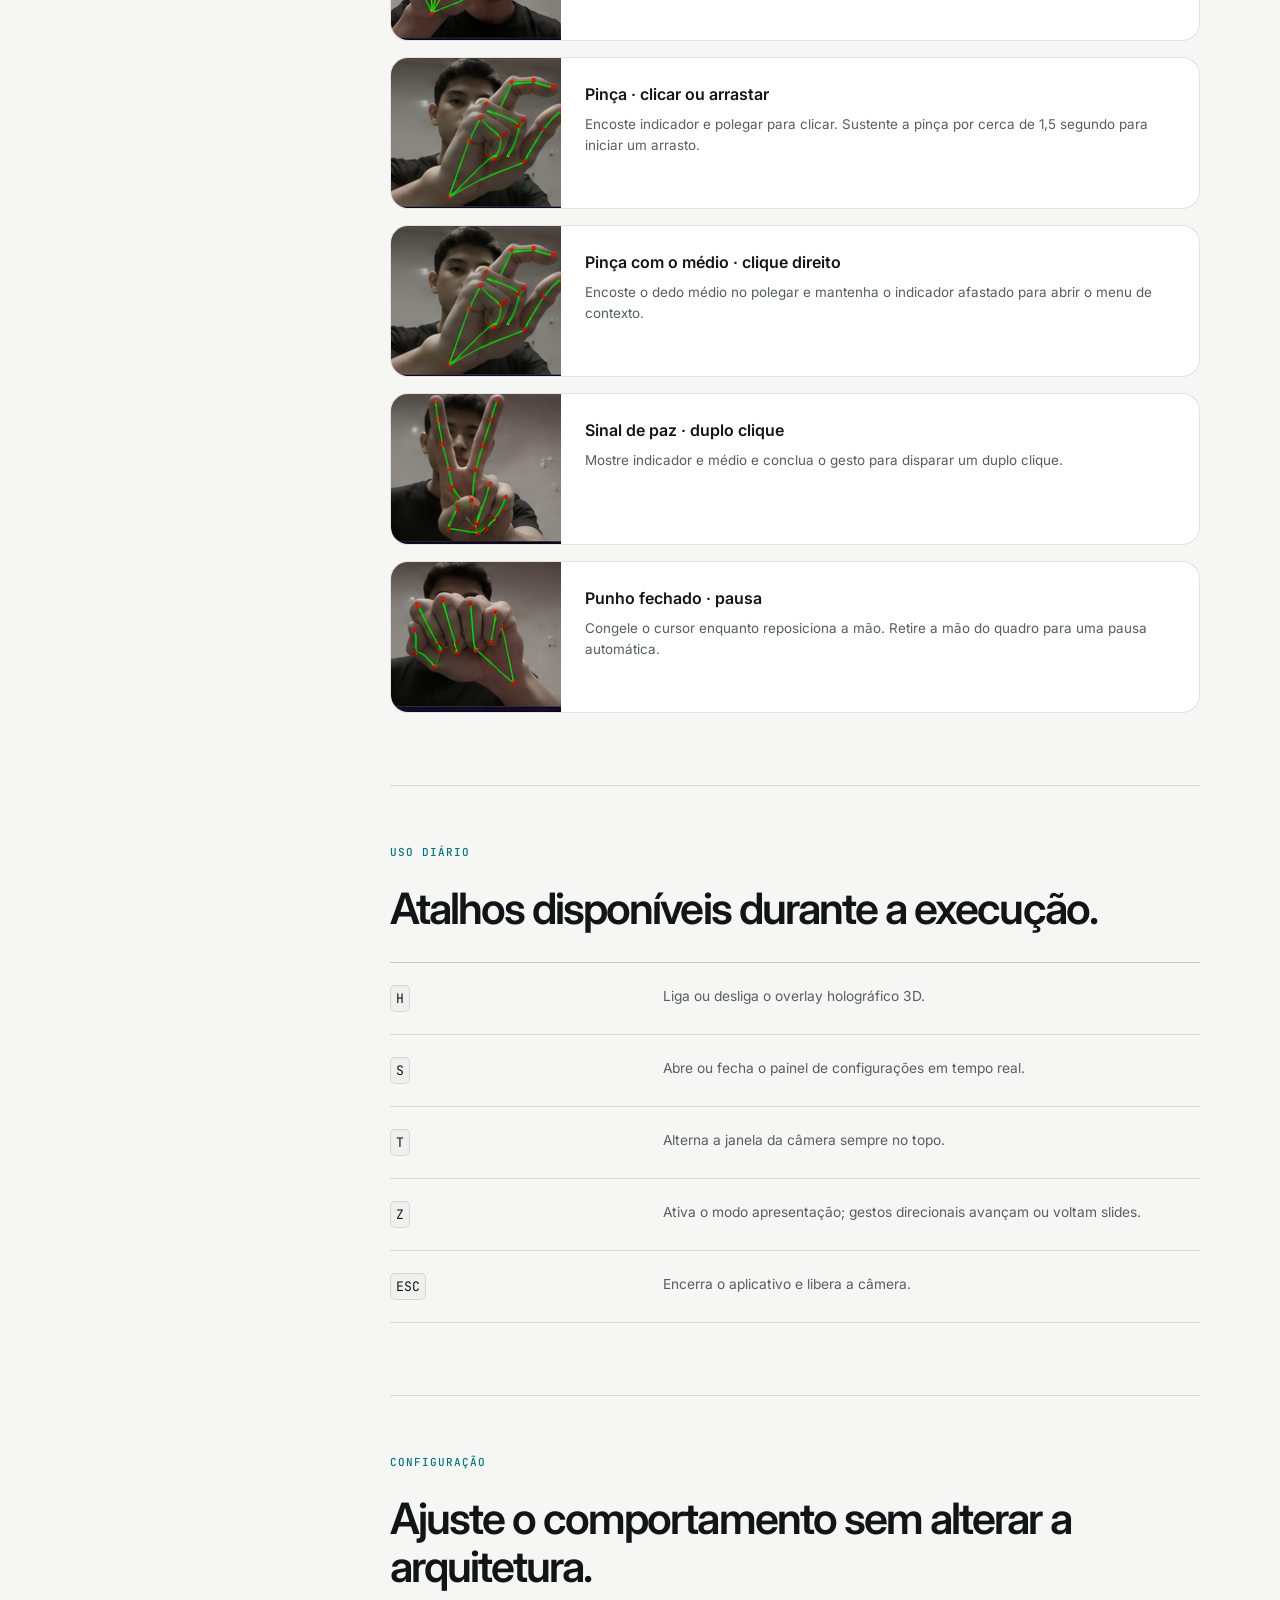
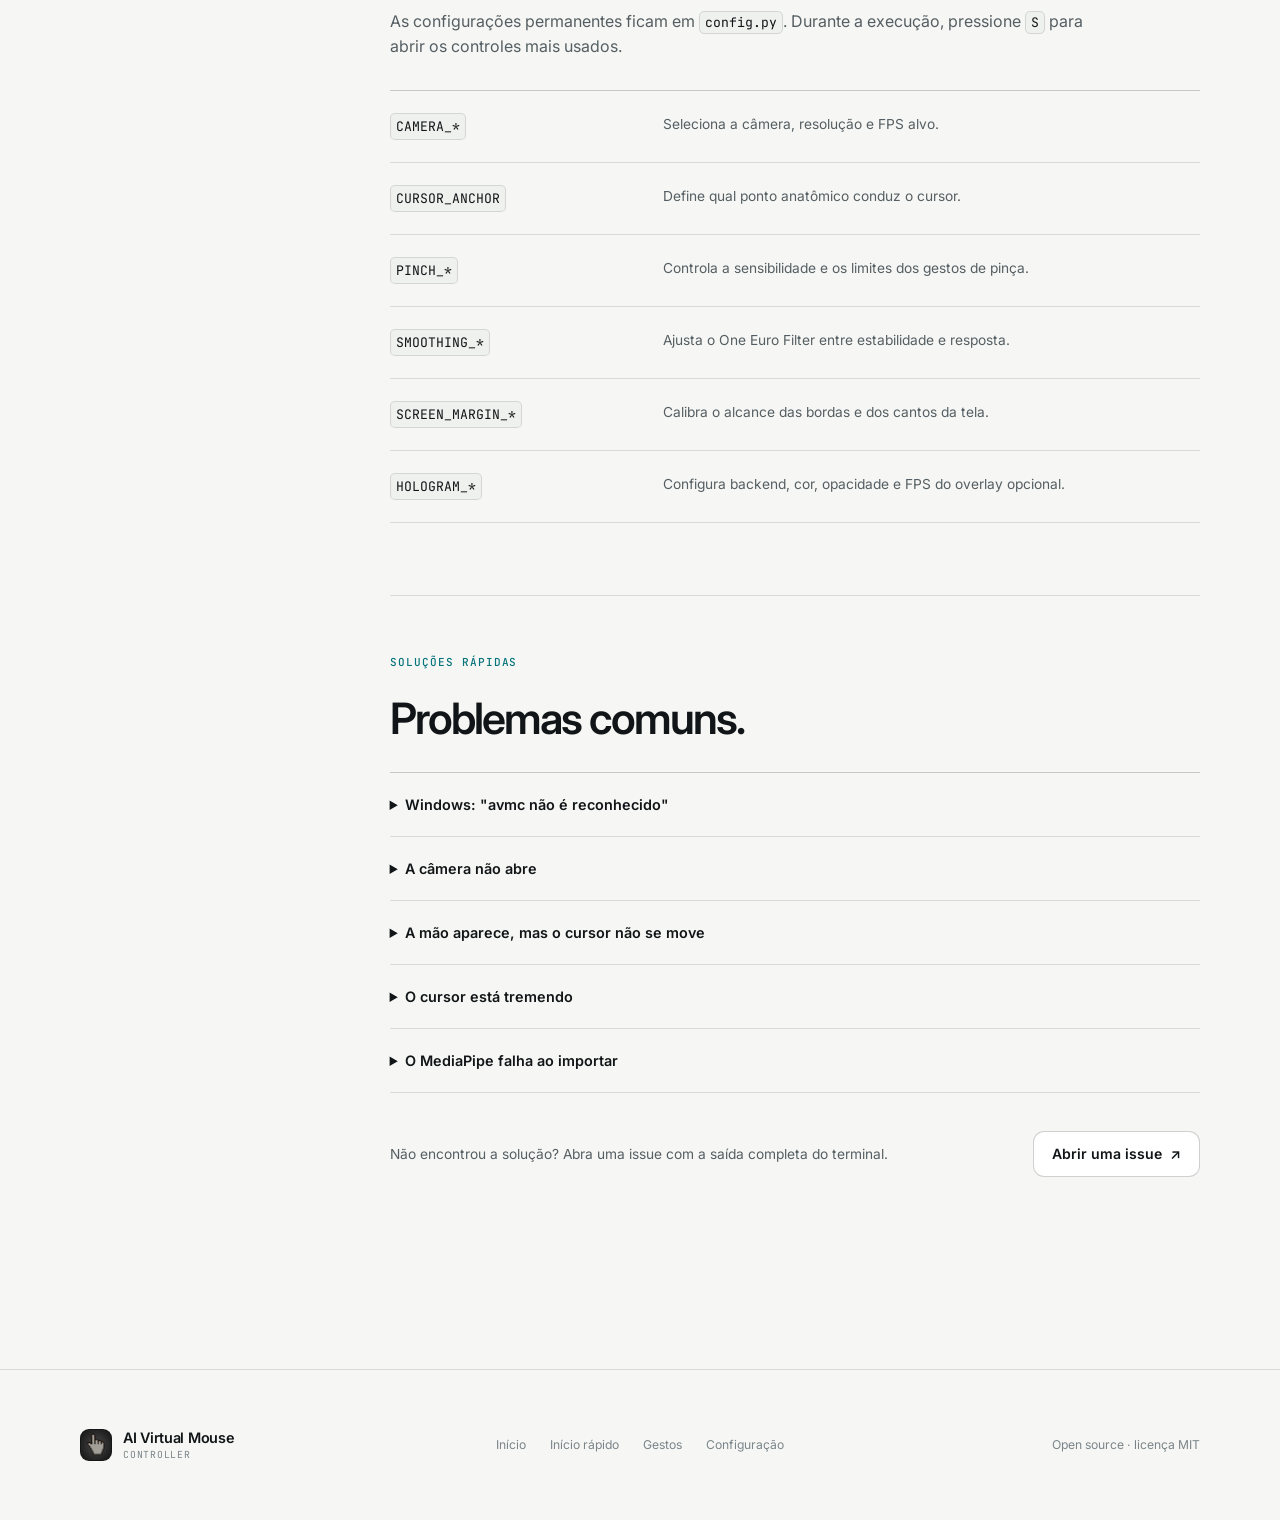
==== commit 78246b3b: "feat(windows): avmc funciona apos pip install sem mexer no PATH a mao O instalador novo do Python pr" ====
--- a/docs/usage.html
+++ b/docs/usage.html
@@ -508,6 +508,20 @@
 
           <div class="troubleshooting">
             <details>
+              <summary>Windows: "avmc não é reconhecido"</summary>
+              <div>
+                <p>O instalador novo do Python (padrão no 3.14) não coloca a pasta <code>Scripts</code> no PATH. Rode uma vez:</p>
+                <div class="code-block">
+                  <div class="code-head">
+                    <span>powershell</span>
+                    <button type="button" data-copy-target="fix-avmc-path">Copiar</button>
+                  </div>
+                  <pre id="fix-avmc-path"><code>py -m avmc</code></pre>
+                </div>
+                <p>O AVMC abre e adiciona essa pasta ao PATH do seu usuário. Depois, num terminal novo, <code>avmc</code> funciona normalmente.</p>
+              </div>
+            </details>
+            <details>
               <summary>A câmera não abre</summary>
               <div>
                 <p>Feche aplicativos que estejam usando a webcam e confira as permissões de câmera do sistema.</p>
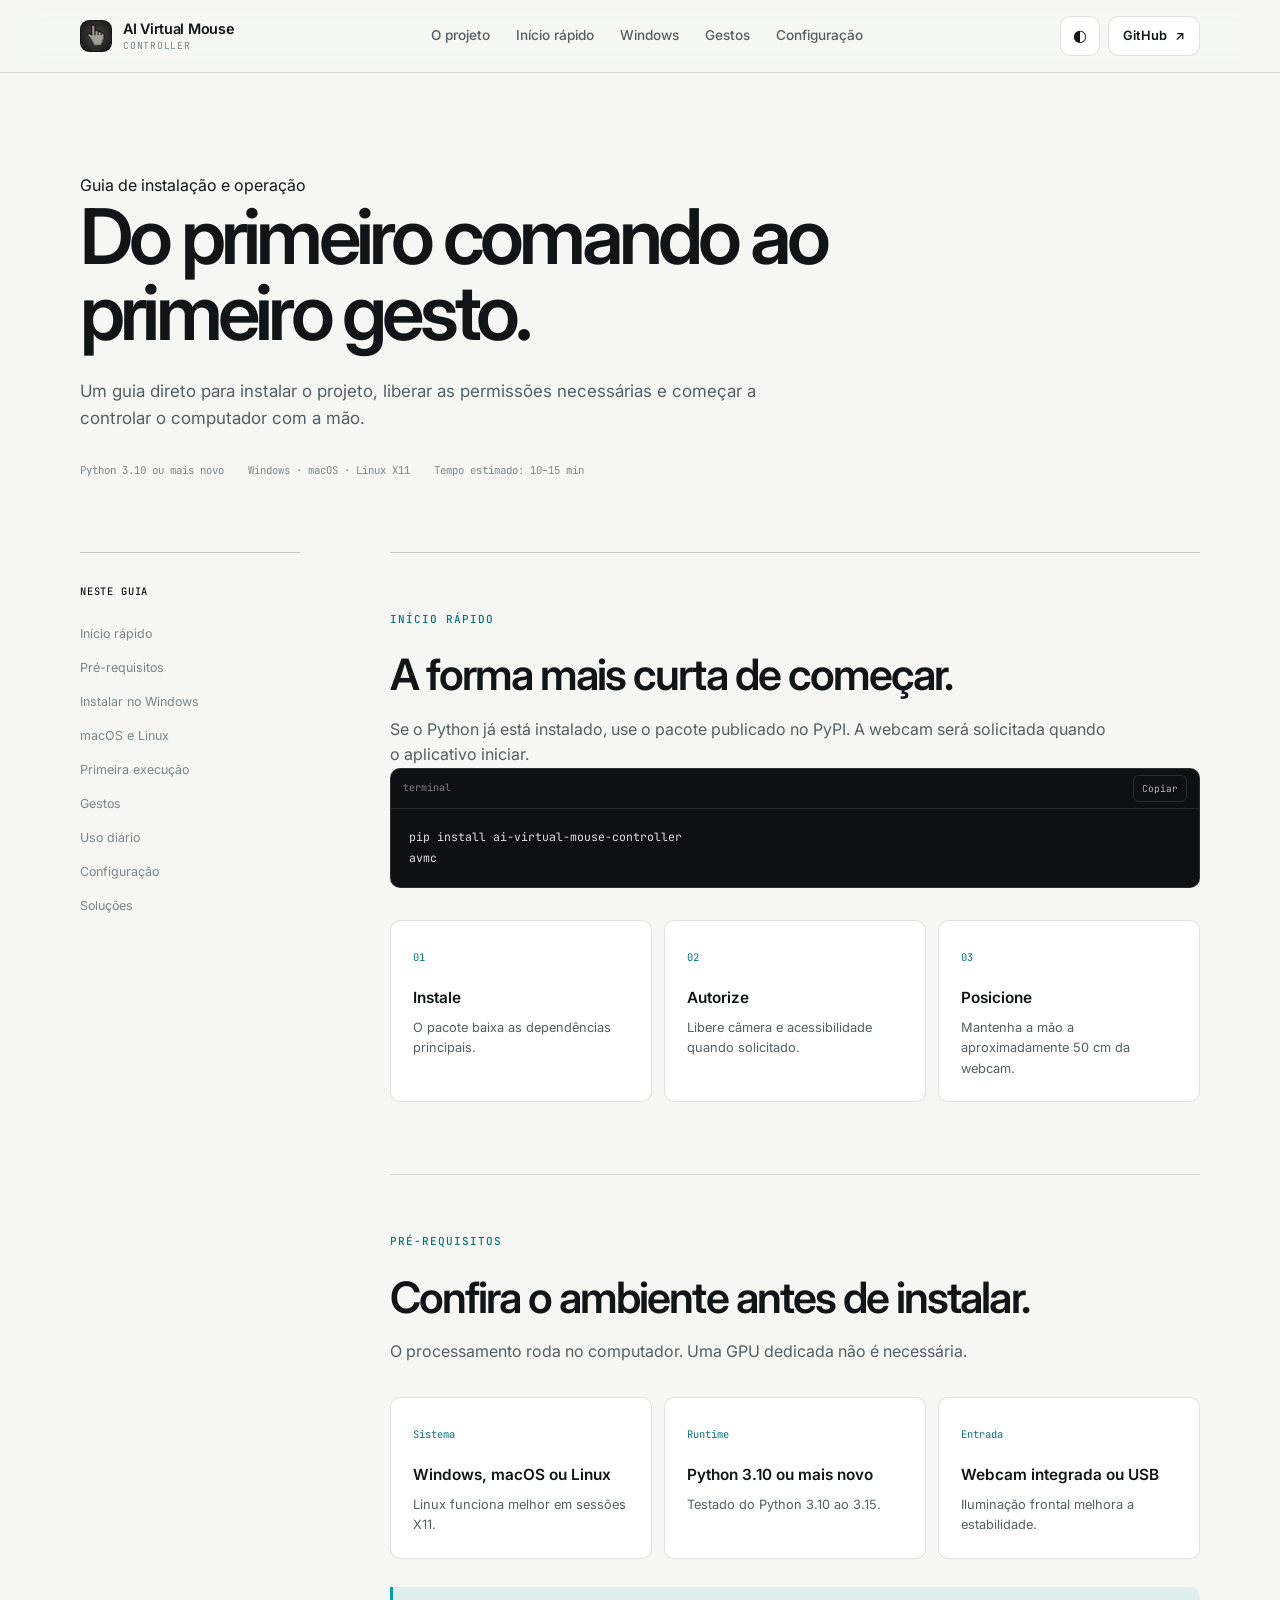
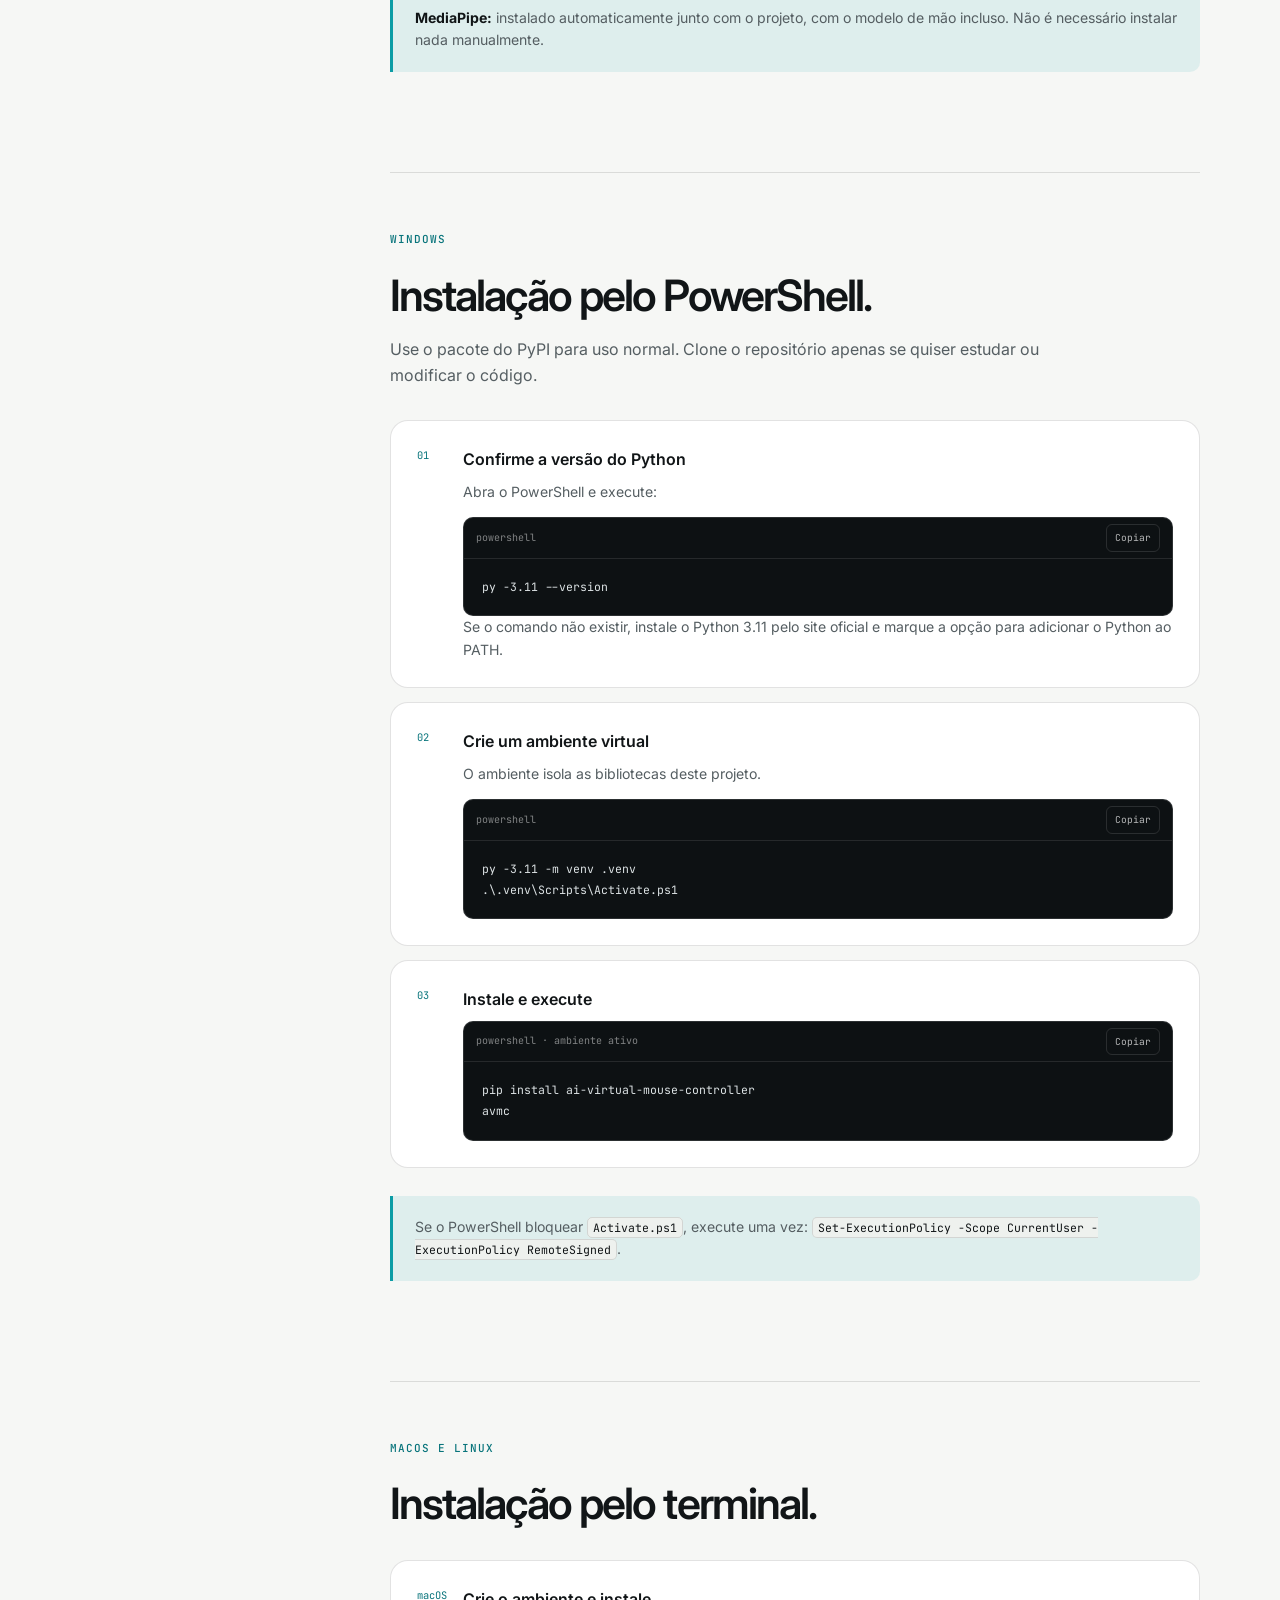
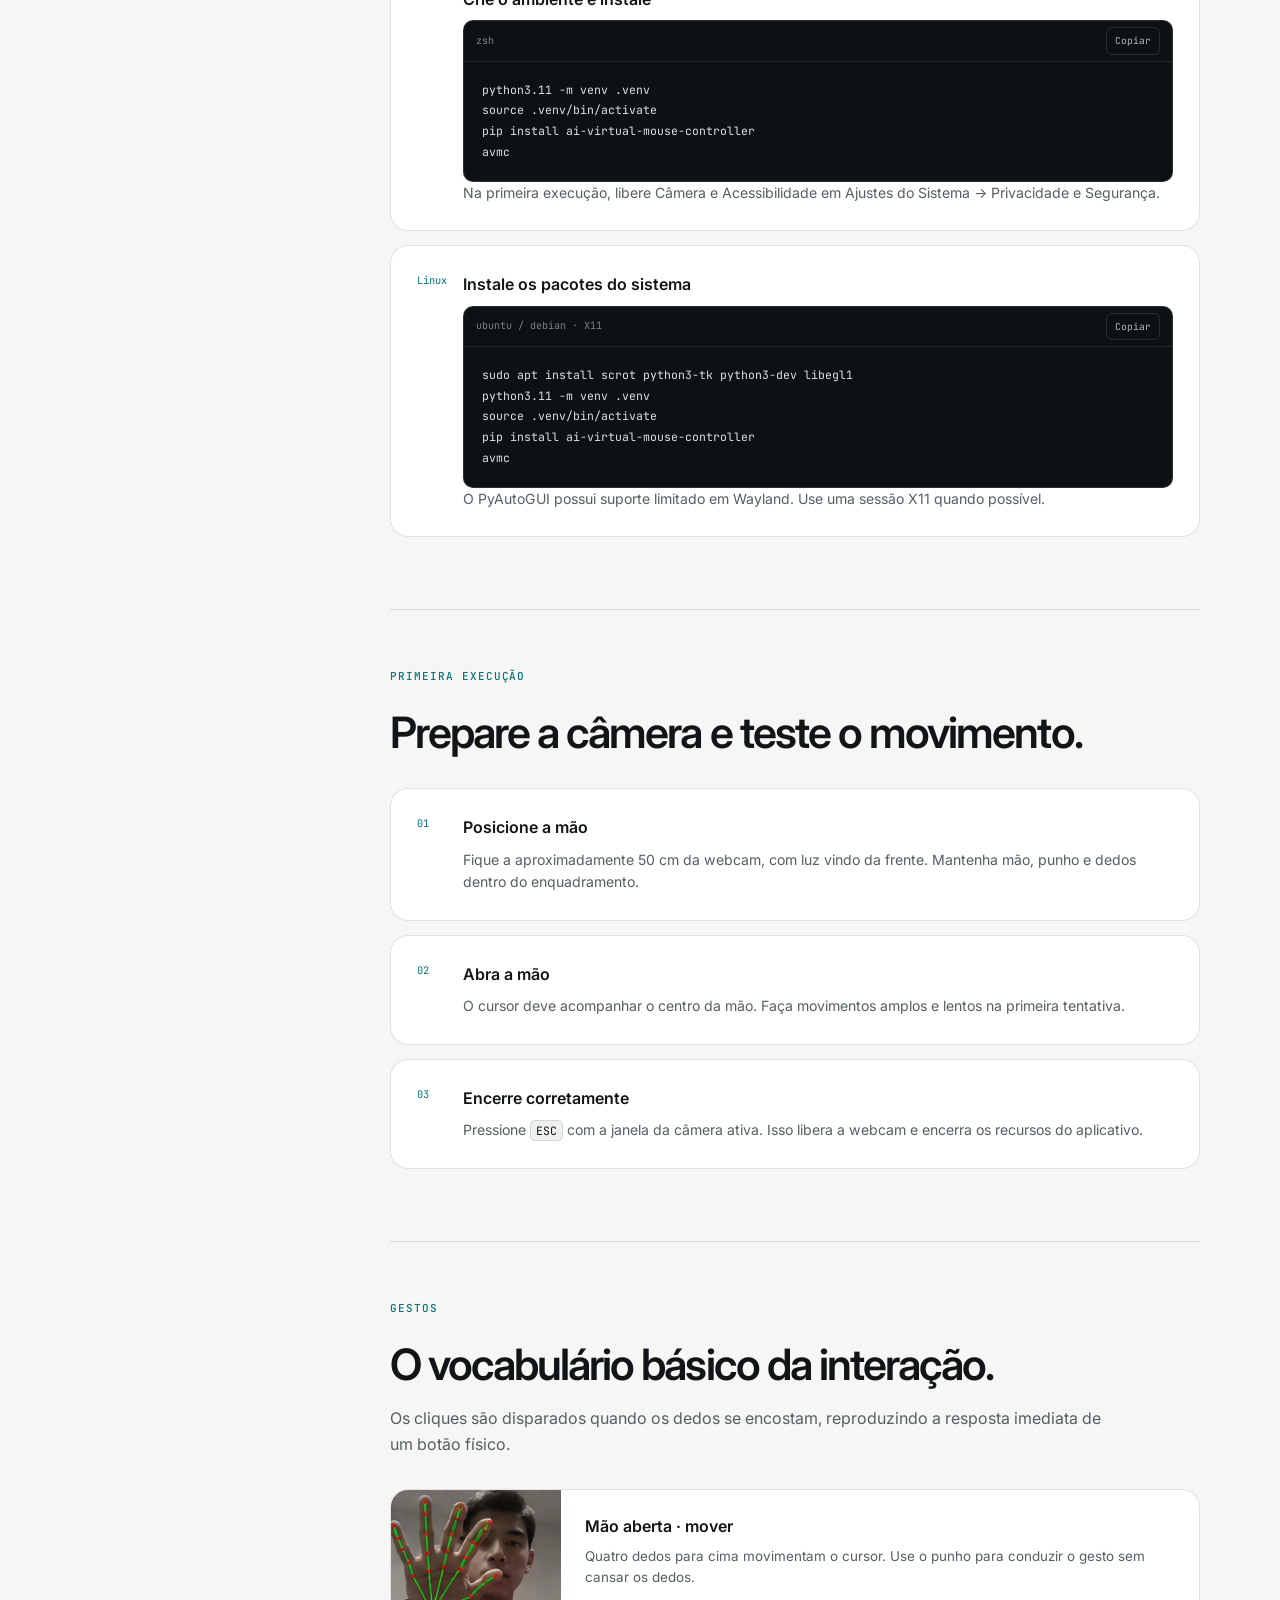
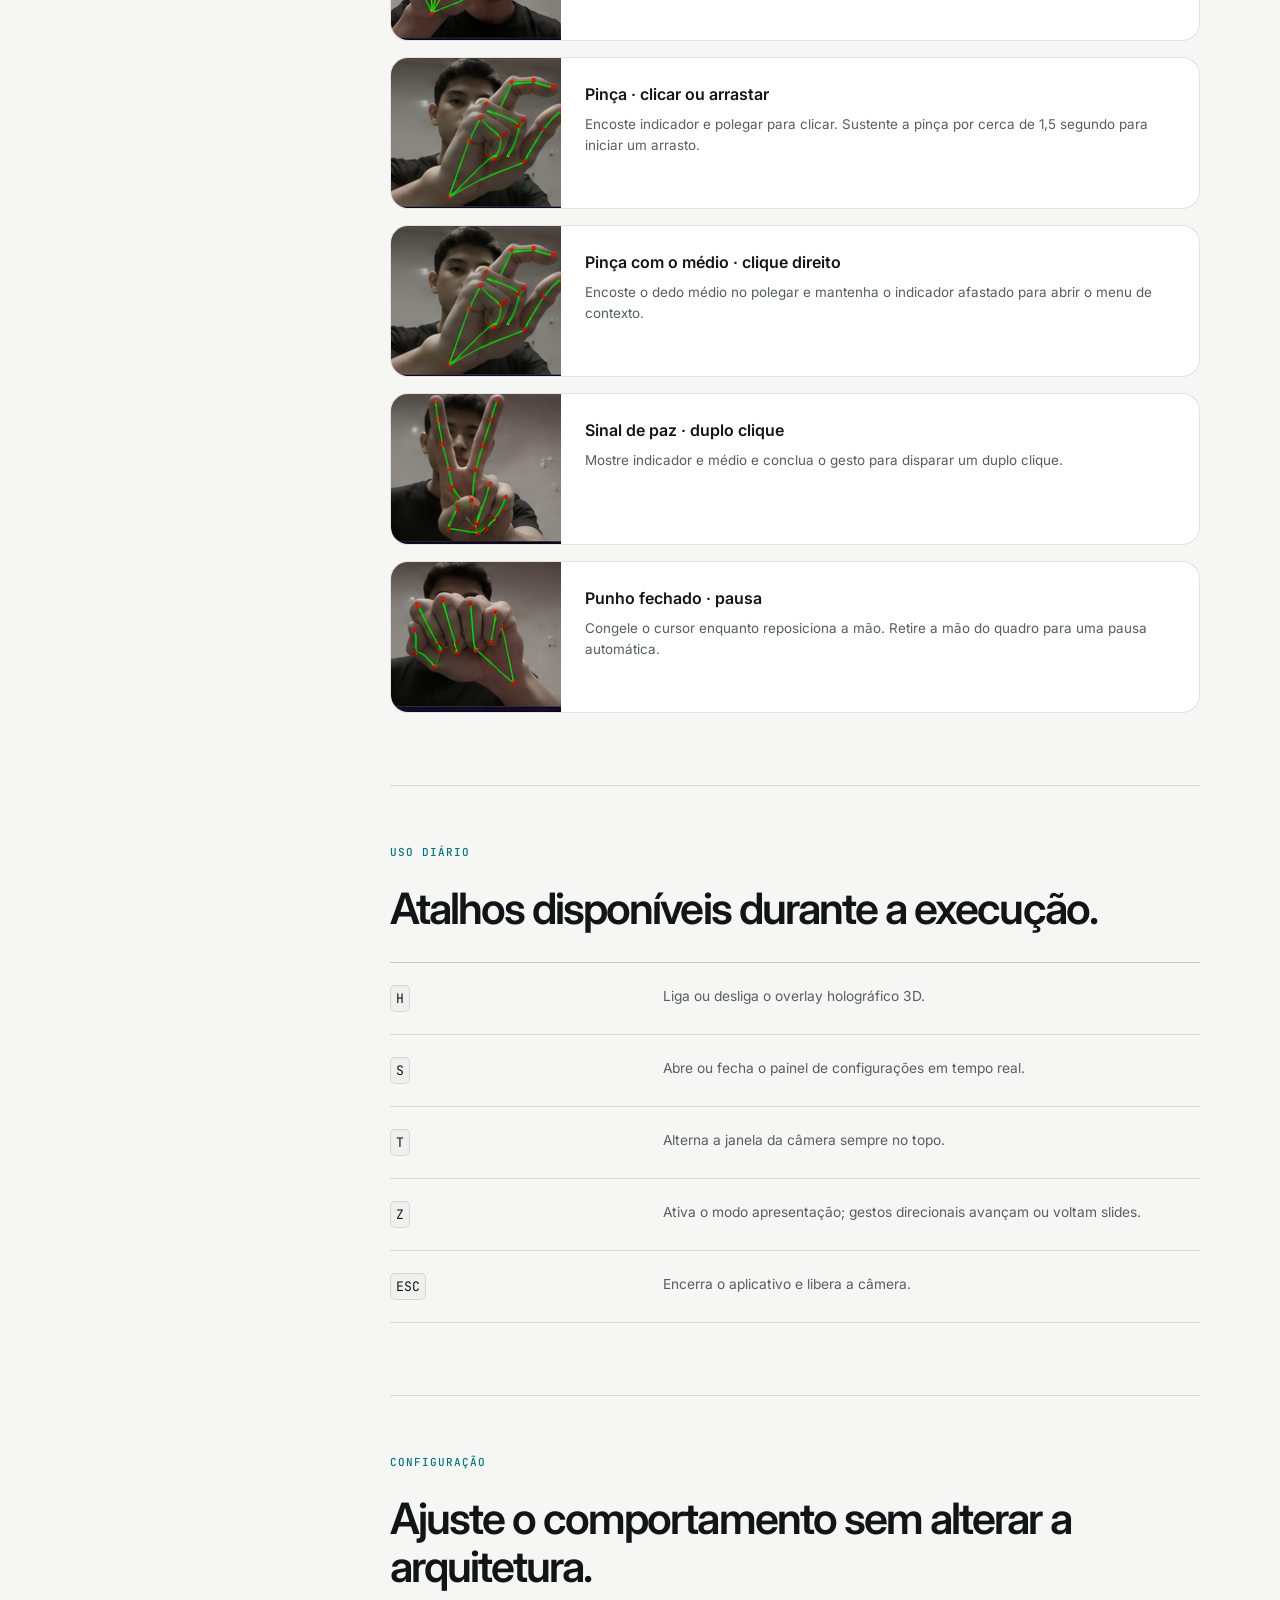
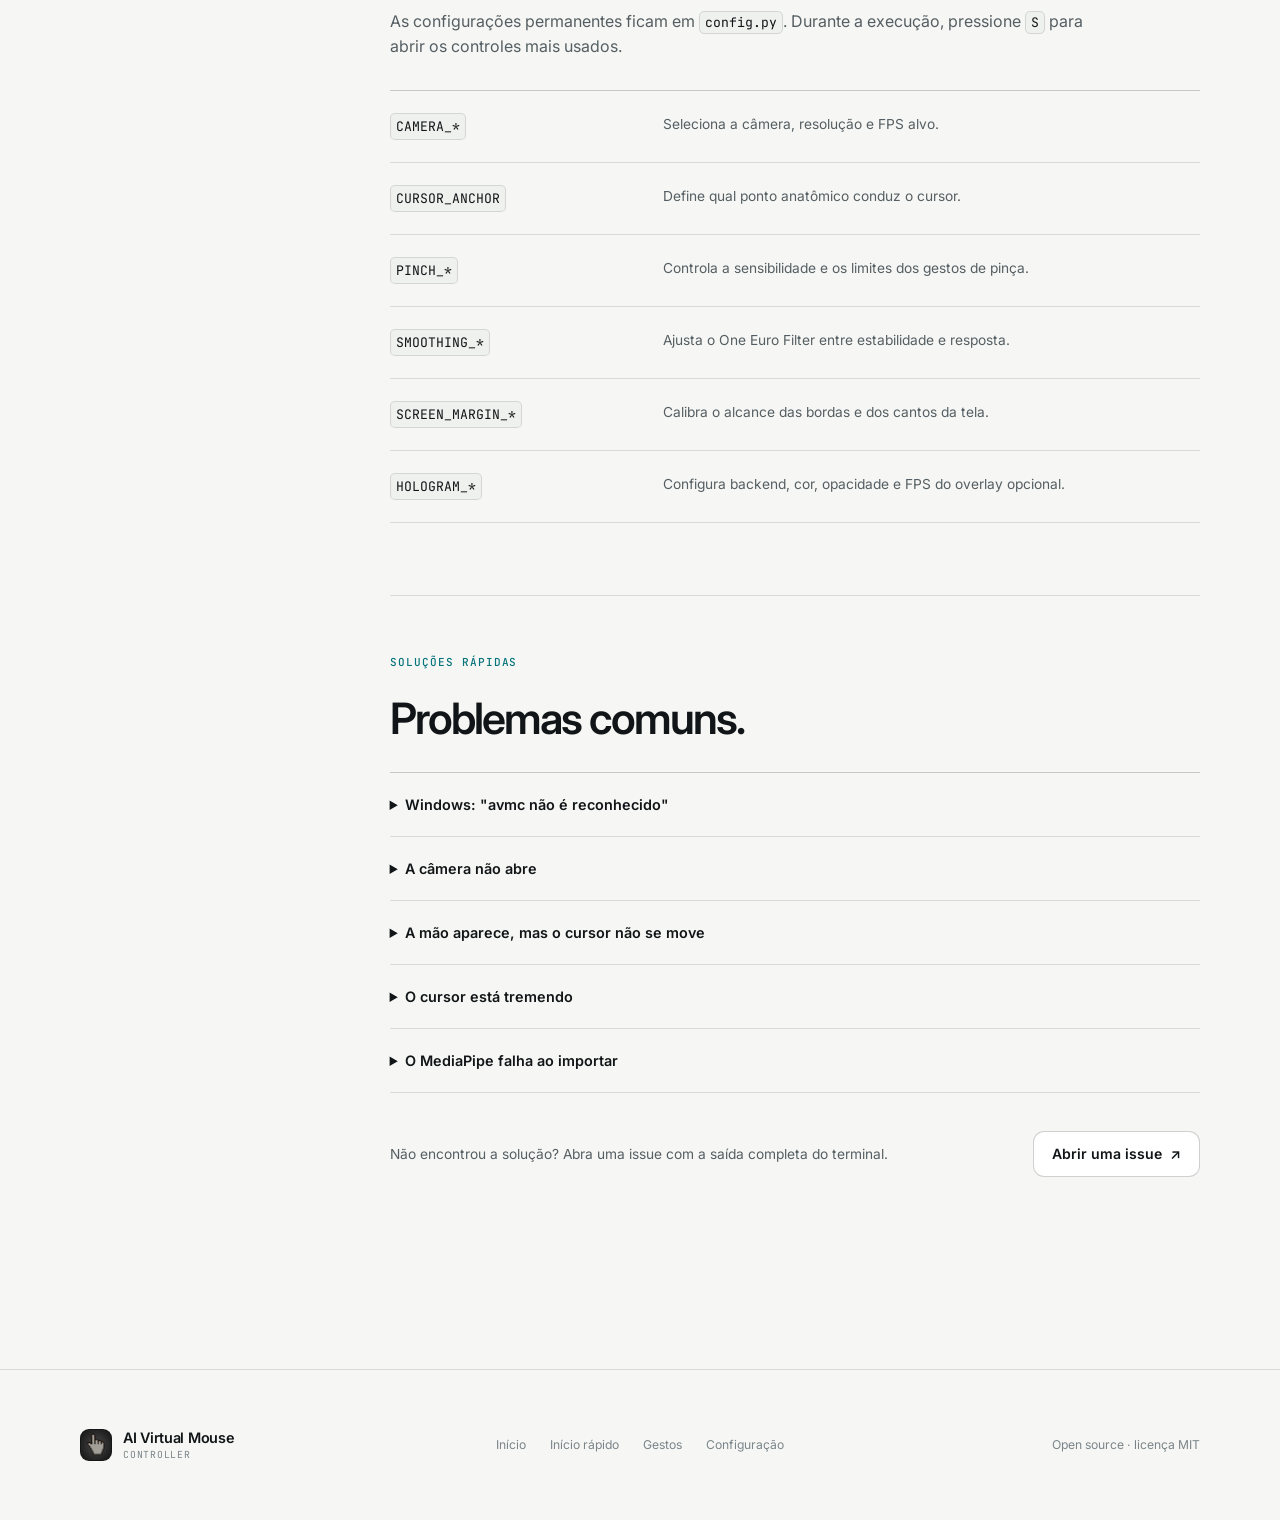
==== commit 343cf99a: "chore(release): prepara versão 1.4.1 Co-Authored-By: Claude Opus 5.5 <noreply@anthropic.com>" ====
--- a/docs/usage.html
+++ b/docs/usage.html
@@ -210,7 +210,7 @@
             <article class="requirement-card">
               <span>Runtime</span>
               <h3>Python 3.10 ou mais novo</h3>
-              <p>Testado do Python 3.10 ao 3.14.</p>
+              <p>Testado do Python 3.10 ao 3.15.</p>
             </article>
             <article class="requirement-card">
               <span>Entrada</span>
